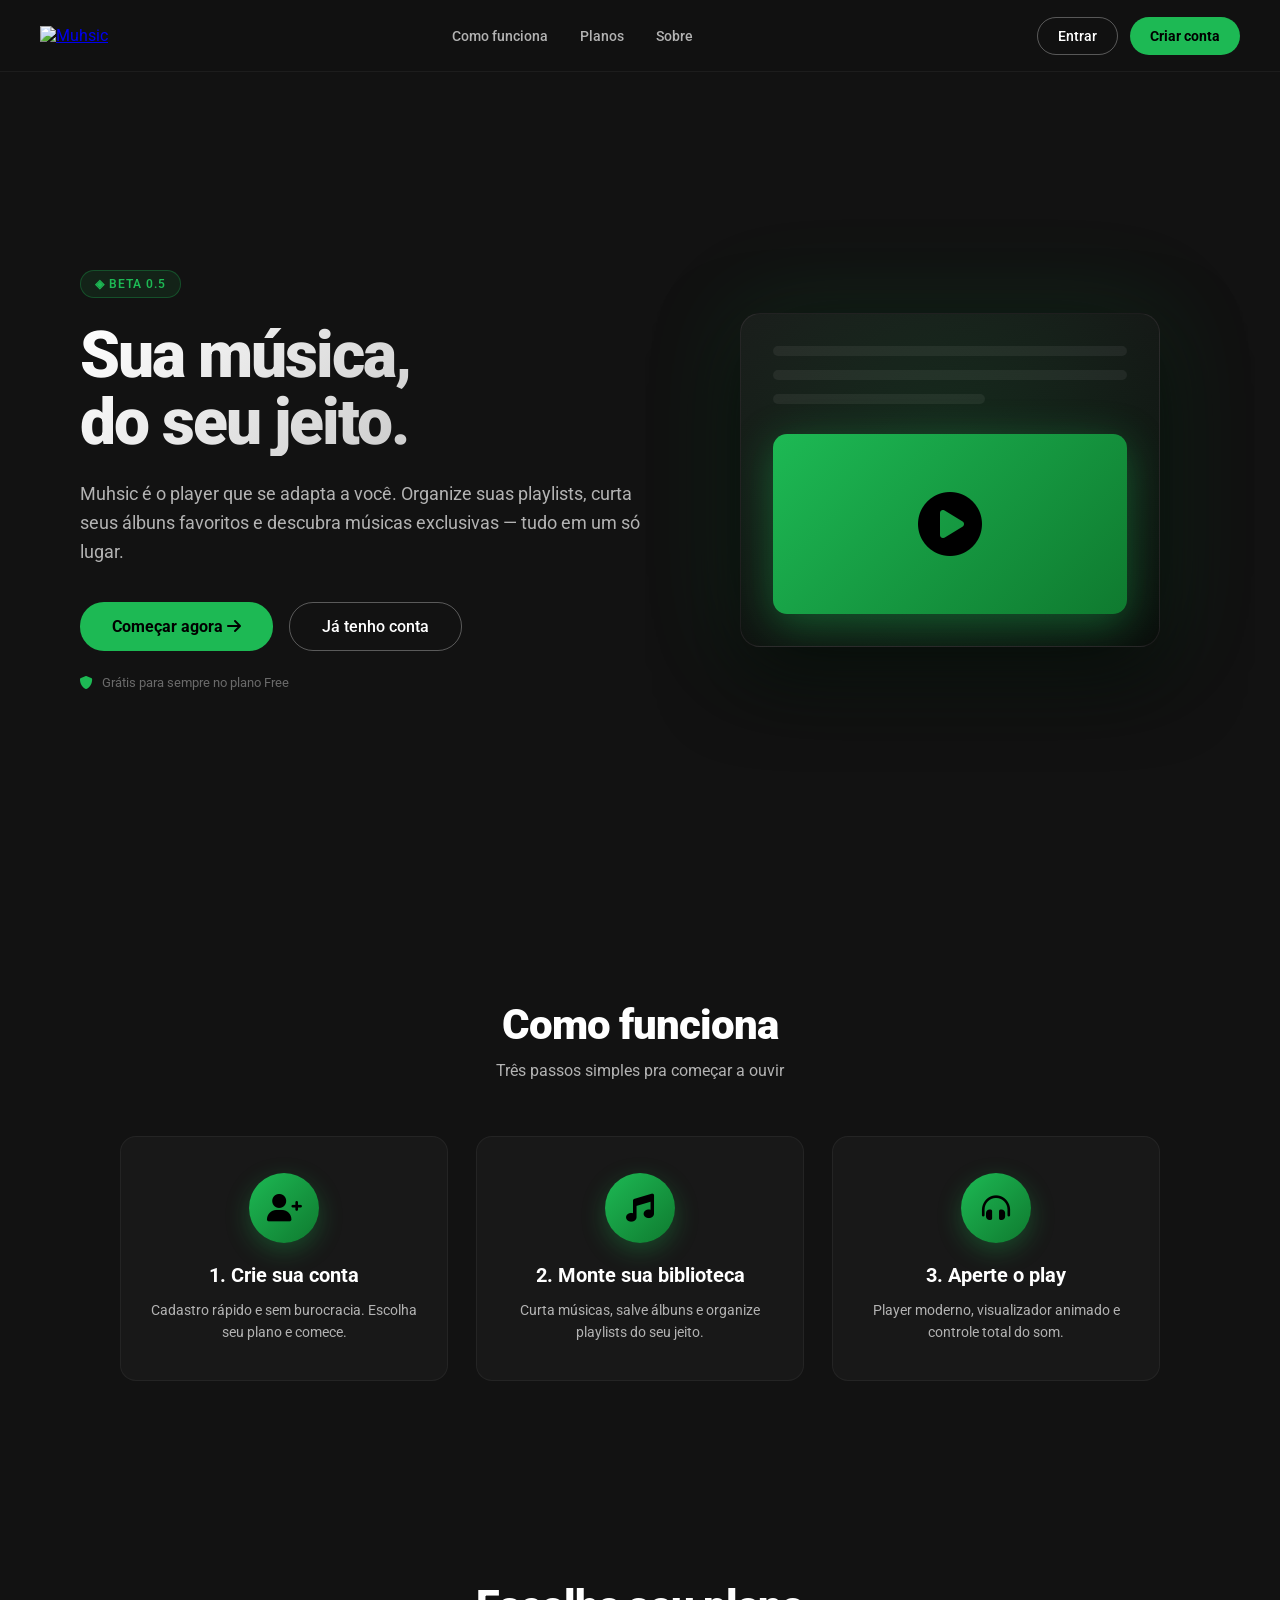
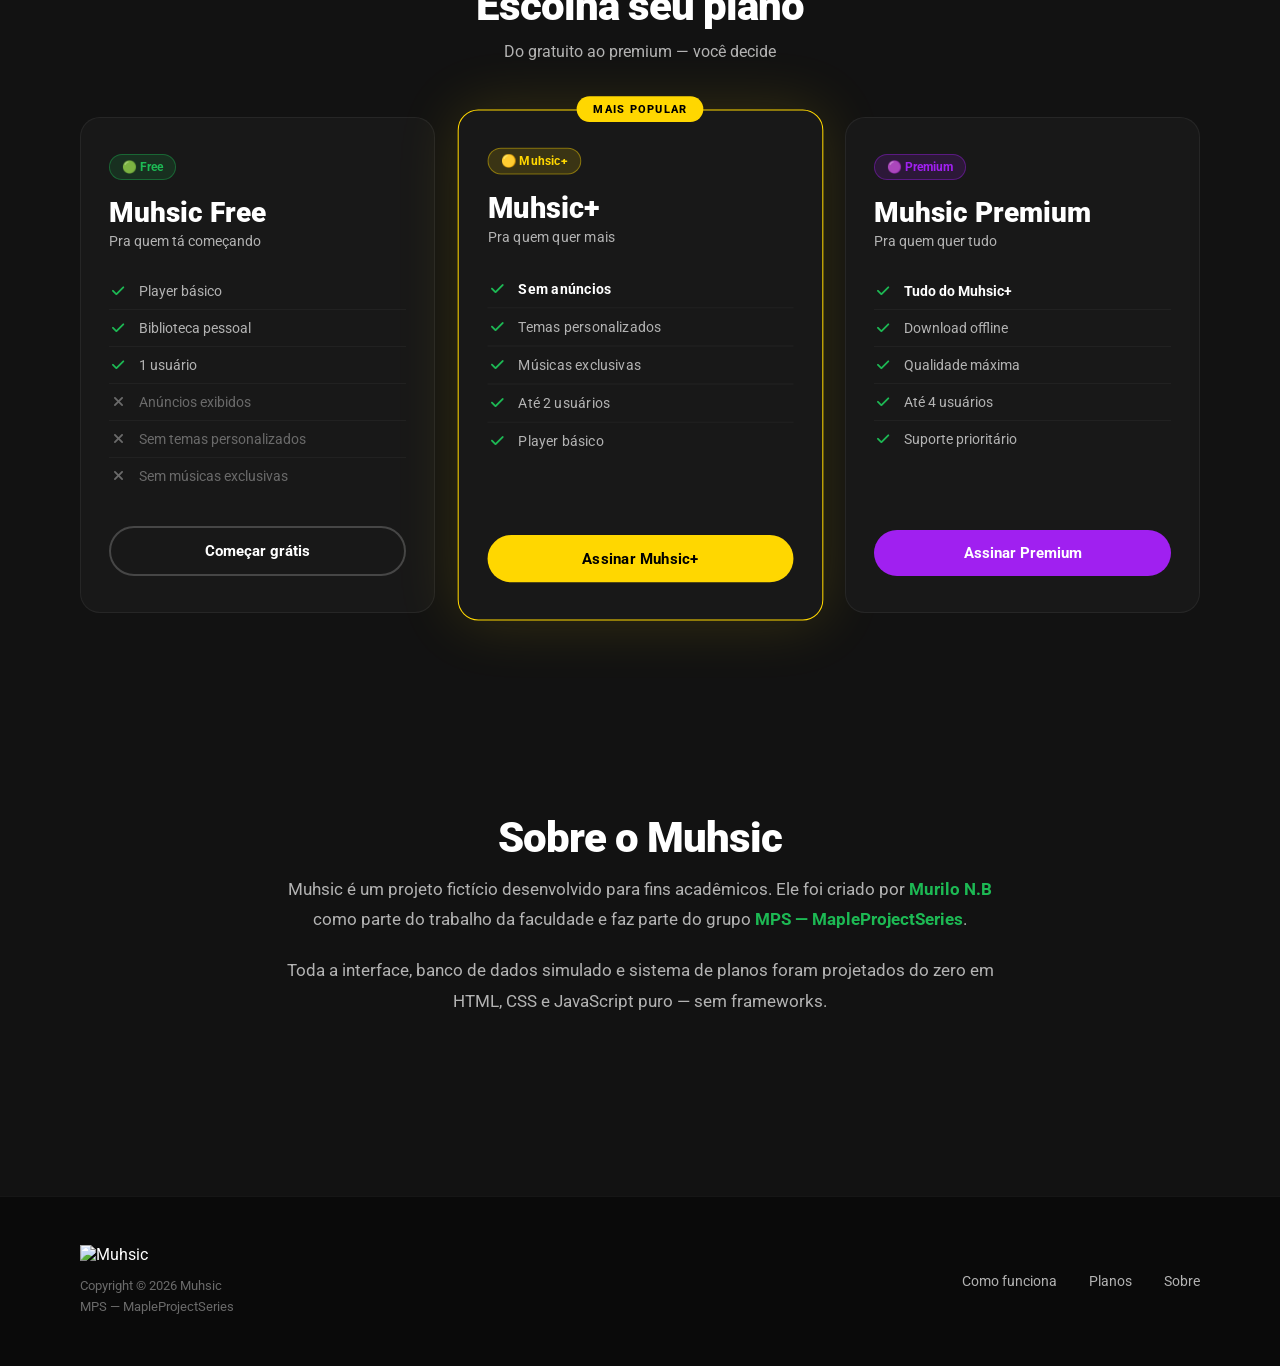
==== muhsic.html @ 221e831f "Organiza arquivos" ====
<!DOCTYPE html>
<html lang="pt-BR">
<head>
    <meta charset="UTF-8">
    <meta name="viewport" content="width=device-width, initial-scale=1.0">
    <title>Muhsic — Player</title>

    <!-- Ícones e Fontes -->
    <link rel="stylesheet" href="https://cdnjs.cloudflare.com/ajax/libs/font-awesome/6.0.0-beta3/css/all.min.css">
    <link href="https://fonts.googleapis.com/css2?family=Roboto:wght@300;400;500;700&display=swap" rel="stylesheet">

    <!-- CSS -->
    <link rel="stylesheet" href="css/style.css">
    <link rel="stylesheet" href="css/perso.css">
</head>
<body>

    <!-- ===== ANIMAÇÃO DE LOGIN ===== -->
    <div class="login-animation-overlay" id="loginAnimation">
        <img src="https://res.cloudinary.com/oizv8icb/image/upload/v1786684408/MFADE.png" alt="Muhsic Logo">
    </div>

    <!-- ===== APP ===== -->
    <div class="app active" id="app">

        <!-- SIDEBAR -->
        <aside class="sidebar">
            <div class="logo">
                <img src="https://res.cloudinary.com/oizv8icb/image/upload/v1786581131/Muhsic.png" alt="Muhsic">
            </div>

            <ul class="nav-menu">
                <li class="active" data-page="home"><i class="fas fa-home"></i><span>Início</span></li>
                <li data-page="search"><i class="fas fa-search"></i><span>Buscar</span></li>
                <li data-page="library"><i class="fas fa-book"></i><span>Biblioteca</span></li>
            </ul>

            <div id="sidebarPlaylistsContainer"></div>
        </aside>

        <!-- MAIN -->
        <main class="main">

            <!-- HEADER -->
            <header class="main-header">
                <span class="version-badge" id="versionBadgeHeader">BETA: 0.5</span>

                <div class="user-profile" id="userProfile">
                    <img src="https://res.cloudinary.com/oizv8icb/image/upload/v1786594773/178054037.jpg"
                         alt="Avatar" class="avatar-img" id="userAvatar">
                    <span id="userName">—</span>
                    <i class="fas fa-caret-down"></i>

                    <div class="dropdown-menu" id="dropdownMenu">
                        <div class="dropdown-item plan-info" id="planInfo">
                            <i class="fas fa-crown"></i> Plano: —
                        </div>
                        <div class="dropdown-item" id="openSettings">
                            <i class="fas fa-palette"></i> Configurações
                        </div>
                        <div class="dropdown-item logout-btn" id="logoutBtn">
                            <i class="fas fa-sign-out-alt"></i> Sair
                        </div>
                    </div>
                </div>
            </header>

            <!-- PAGE: HOME -->
            <section class="page active" id="page-home">
                <h2>Bem-vindo, <span id="greetingUser">—</span></h2>

                <!-- ANÚNCIO (aparece apenas no plano Free) -->
                <div class="ad-banner" id="adBanner" style="display:none;">
                    <div class="ad-content">
                        <i class="fas fa-bullhorn"></i>
                        <div>
                            <strong>Anúncio</strong>
                            <p>Cansado de anúncios? Conheça o <strong>Muhsic+</strong> e ouça sem interrupções.</p>
                        </div>
                        <button class="ad-cta" id="adUpgradeBtn">Ver planos</button>
                    </div>
                </div>

                <div id="homePlaylistsContainer"></div>
            </section>

            <!-- PAGE: DETAIL -->
            <section class="playlist-detail" id="playlistDetail">
                <button class="back-btn" id="backToHome"><i class="fas fa-arrow-left"></i></button>
                <div class="playlist-header" id="detailHeader">
                    <div class="big-cover" id="detailCover"></div>
                    <div class="playlist-info">
                        <h2 id="detailTitle">Playlist</h2>
                        <div class="playlist-meta" id="detailMeta"></div>
                        <div class="playlist-actions" id="detailActions">
                            <button class="like-btn" title="Curtir">
                                <svg viewBox="0 0 24 24" stroke="currentColor" fill="none" stroke-width="2">
                                    <path d="M12 21.35l-1.45-1.32C5.4 15.36 2 12.28 2 8.5 2 5.42 4.42 3 7.5 3c1.74 0 3.41.81 4.5 2.09C13.09 3.81 14.76 3 16.5 3 19.58 3 22 5.42 22 8.5c0 3.78-3.4 6.86-8.55 11.54L12 21.35z"/>
                                </svg>
                            </button>
                            <button class="save-btn" title="Salvar">
                                <svg viewBox="0 0 24 24" stroke="currentColor" fill="none" stroke-width="2">
                                    <circle cx="12" cy="12" r="10"/>
                                    <line x1="12" y1="8" x2="12" y2="16"/>
                                    <line x1="8" y1="12" x2="16" y2="12"/>
                                </svg>
                            </button>
                        </div>
                    </div>
                </div>
                <div class="track-list" id="trackList"></div>
            </section>

            <!-- PAGE: SEARCH -->
            <section class="page" id="page-search">
                <h2>Buscar</h2>
                <div class="search-bar">
                    <i class="fas fa-search"></i>
                    <input type="text" placeholder="O que você quer ouvir?" id="searchInput">
                </div>
                <div id="searchResults" class="track-list"></div>
            </section>

            <!-- PAGE: LIBRARY -->
            <section class="page" id="page-library">
                <div class="playlist-detail active" style="display:block;">
                    <div class="playlist-header" style="background:linear-gradient(135deg, #1a3a2a, #0f281a); background-size:200% 200%; animation:gradientMove 8s ease-in-out infinite;">
                        <div class="big-cover single-cover">
                            <img src="https://res.cloudinary.com/oizv8icb/image/upload/v1786813773/MGIF.gif" alt="Biblioteca">
                        </div>
                        <div class="playlist-info">
                            <h2>Biblioteca</h2>
                            <div class="playlist-meta">
                                <span class="meta-item"><i class="fas fa-list-ul"></i> <span id="libraryCount">0</span> músicas</span>
                                <span class="meta-item"><i class="far fa-clock"></i> <span id="libraryDuration">0:00</span></span>
                                <span class="meta-item"><i class="fas fa-user"></i> <span id="libraryUser">—</span></span>
                            </div>
                        </div>
                    </div>
                    <div class="track-list" id="libraryList"></div>
                </div>
            </section>

        </main>
    </div>

    <!-- ===== PLAYER ===== -->
    <footer class="player" id="playerFooter">
        <div class="now-playing" id="nowPlayingClick">
            <div class="np-img" id="npImg"><span>🎵</span></div>
            <div class="np-info">
                <div class="np-title" id="npTitle">Nenhuma música</div>
                <div class="np-artist" id="npArtist">—</div>
            </div>
            <div class="np-like" id="npLike"><i class="fas fa-heart"></i></div>
        </div>

        <div class="controls">
            <div class="buttons">
                <button id="shuffleBtn" title="Aleatório"><i class="fas fa-random"></i></button>
                <button id="prevBtn" title="Anterior"><i class="fas fa-step-backward"></i></button>
                <button class="play-btn" id="playBtn"><i class="fas fa-play"></i></button>
                <button id="nextBtn" title="Próxima"><i class="fas fa-step-forward"></i></button>
                <button id="resetBtn" title="Resetar música"><i class="fas fa-undo-alt"></i></button>
            </div>
            <div class="progress-area">
                <span class="time" id="currentTime">0:00</span>
                <div class="progress-bar" id="progressBar">
                    <div class="progress-fill" id="progressFill"></div>
                </div>
                <span class="time" id="totalTime">0:00</span>
            </div>
        </div>

        <div class="volume">
            <i class="fas fa-volume-up" id="volumeIcon"></i>
            <div class="volume-bar" id="volumeBar">
                <div class="volume-fill" id="volumeFill"></div>
            </div>
            <div class="audio-visualizer" id="audioVisualizer">
                <div class="bar"></div><div class="bar"></div><div class="bar"></div>
                <div class="bar"></div><div class="bar"></div><div class="bar"></div>
                <div class="bar"></div><div class="bar"></div><div class="bar"></div>
                <div class="bar"></div>
            </div>
        </div>
    </footer>

    <audio id="audioPlayer" style="display:none;"></audio>

    <!-- ===== MODAL: CONFIGURAÇÕES / TEMAS ===== -->
    <div class="settings-overlay" id="settingsModal">
        <div class="settings-panel">
            <button class="settings-close" id="closeSettings"><i class="fas fa-times"></i></button>
            <h2><i class="fas fa-palette"></i> Configurações</h2>
            <p class="settings-sub">Personalize seu Muhsic do seu jeito</p>

            <div class="settings-section">
                <h3>Tema de cores</h3>
                <div class="theme-grid" id="themeGrid">
                    <button class="theme-swatch" data-theme="default" title="Padrão Muhsic">
                        <span class="swatch-color" style="background:#1db954;"></span>
                        <span>Padrão</span>
                    </button>
                    <button class="theme-swatch" data-theme="light" title="Claro">
                        <span class="swatch-color" style="background:#ffffff;"></span>
                        <span>Claro</span>
                    </button>
                    <button class="theme-swatch" data-theme="red" title="Vermelho">
                        <span class="swatch-color" style="background:#e63946;"></span>
                        <span>Vermelho</span>
                    </button>
                    <button class="theme-swatch" data-theme="blue" title="Azul">
                        <span class="swatch-color" style="background:#457b9d;"></span>
                        <span>Azul</span>
                    </button>
                    <button class="theme-swatch" data-theme="purple" title="Roxo">
                        <span class="swatch-color" style="background:#a020f0;"></span>
                        <span>Roxo</span>
                    </button>
                    <button class="theme-swatch" data-theme="green" title="Verde">
                        <span class="swatch-color" style="background:#2ecc71;"></span>
                        <span>Verde</span>
                    </button>
                    <button class="theme-swatch" data-theme="orange" title="Laranja">
                        <span class="swatch-color" style="background:#f39c12;"></span>
                        <span>Laranja</span>
                    </button>
                </div>

                <div class="settings-locked" id="settingsLocked" style="display:none;">
                    <i class="fas fa-lock"></i>
                    <p>Temas personalizados são exclusivos dos planos <strong>Muhsic+</strong> e <strong>Premium</strong>.</p>
                </div>
            </div>
        </div>
    </div>

    <!-- ===== SCRIPTS ===== -->
    <script src="js/users.js"></script>
    <script src="js/musics.js"></script>
    <script src="js/login.js"></script>
    <script src="js/script.js"></script>
</body>
</html>
---- css/style.css ----
/* ============================================================
   MUHSIC — STYLE.CSS
   Design geral compartilhado (landing + app + player)
   ============================================================ */

/* ===== RESET E VARIÁVEIS ===== */
* { margin:0; padding:0; box-sizing:border-box; }

:root {
    --bg-dark: #121212;
    --bg-sidebar: #000;
    --bg-main: #1a1a1a;
    --bg-card: #181818;
    --bg-card-hover: #282828;
    --bg-footer: #181818;

    --text-primary: #fff;
    --text-secondary: #b3b3b3;
    --text-muted: #6a6a6a;

    --green-spotify: #1db954;
    --green-hover: #1ed760;
    --gold: #FFD700;
    --premium-purple: #a020f0;

    --border-color: #282828;
    --shadow: 0 8px 24px rgba(0,0,0,0.5);
    --radius: 8px;
    --transition: 0.2s ease;
    --font: 'Roboto', sans-serif;

    --track-even: rgba(255,255,255,0.03);
    --track-odd: rgba(255,255,255,0.08);
}

html { height:100%; scroll-behavior:smooth; }

body {
    font-family:var(--font);
    background:var(--bg-dark);
    color:var(--text-primary);
    min-height:100vh;
    overflow:hidden;
    display:flex;
    flex-direction:column;
}

/* ===== SCROLLBAR ===== */
::-webkit-scrollbar { width:8px; }
::-webkit-scrollbar-track { background:transparent; }
::-webkit-scrollbar-thumb { background:#555; border-radius:4px; }
::-webkit-scrollbar-thumb:hover { background:#777; }

/* ===== BOTÕES GENÉRICOS ===== */
.btn-primary {
    background:var(--green-spotify);
    color:#000;
    border:none;
    padding:10px 20px;
    border-radius:24px;
    font-size:14px;
    font-weight:700;
    cursor:pointer;
    transition:all var(--transition);
    font-family:var(--font);
}
.btn-primary:hover {
    background:var(--green-hover);
    transform:scale(1.04);
}
.btn-primary:active { transform:scale(0.98); }

.btn-ghost {
    background:transparent;
    color:var(--text-primary);
    border:1px solid rgba(255,255,255,0.3);
    padding:10px 20px;
    border-radius:24px;
    font-size:14px;
    font-weight:500;
    cursor:pointer;
    transition:all var(--transition);
    font-family:var(--font);
}
.btn-ghost:hover {
    background:rgba(255,255,255,0.1);
    border-color:#fff;
}

.btn-large {
    padding:14px 32px;
    font-size:16px;
}

.btn-block {
    width:100%;
    padding:14px 20px;
    font-size:15px;
    display:flex;
    align-items:center;
    justify-content:center;
    gap:10px;
}

/* ===== VERSION BADGE ===== */
.version-badge {
    color:var(--green-spotify);
    font-size:11px;
    font-weight:500;
    background:rgba(0,0,0,0.5);
    padding:3px 10px;
    border-radius:10px;
    border:1px solid var(--green-spotify);
    user-select:none;
    margin-right:12px;
}

/* ============================================================
   APP — LAYOUT
   ============================================================ */
.app {
    display:none;
    flex:1;
    overflow:hidden;
    min-height:0;
}
.app.active { display:flex; }

/* ===== SIDEBAR ===== */
.sidebar {
    width:240px;
    background:var(--bg-sidebar);
    padding:24px 16px;
    display:flex;
    flex-direction:column;
    flex-shrink:0;
    overflow-y:auto;
}
.sidebar .logo {
    display:flex;
    justify-content:center;
    margin-bottom:28px;
}
.sidebar .logo img { height:48px; width:auto; }

.nav-menu { list-style:none; margin-bottom:20px; }
.nav-menu li {
    padding:10px 12px;
    border-radius:var(--radius);
    display:flex;
    align-items:center;
    gap:16px;
    cursor:pointer;
    transition:all var(--transition);
    color:var(--text-secondary);
    font-weight:500;
    font-size:15px;
}
.nav-menu li i { font-size:20px; width:24px; text-align:center; }
.nav-menu li:hover {
    color:var(--text-primary);
    background:rgba(255,255,255,0.05);
}
.nav-menu li.active {
    color:var(--text-primary);
    background:rgba(255,255,255,0.08);
}

.sidebar .playlists-section-title {
    font-size:12px;
    font-weight:700;
    color:var(--text-secondary);
    text-transform:uppercase;
    letter-spacing:1px;
    margin:16px 0 8px 12px;
}
.sidebar .playlist-item-sidebar {
    padding:8px 12px;
    font-size:14px;
    color:var(--text-secondary);
    cursor:pointer;
    border-radius:var(--radius);
    transition:all var(--transition);
    display:flex;
    align-items:center;
    gap:12px;
}
.sidebar .playlist-item-sidebar:hover {
    color:var(--text-primary);
    background:rgba(255,255,255,0.05);
}
.sidebar .playlist-item-sidebar .cover-thumb {
    width:32px;
    height:32px;
    border-radius:4px;
    overflow:hidden;
    flex-shrink:0;
    background:#333;
    display:grid;
    grid-template-columns:1fr 1fr;
    grid-template-rows:1fr 1fr;
    gap:1px;
    padding:1px;
}
.sidebar .playlist-item-sidebar .cover-thumb.single-cover {
    grid-template-columns:1fr;
    grid-template-rows:1fr;
    padding:0;
}
.sidebar .playlist-item-sidebar .cover-thumb.single-cover img {
    border-radius:4px;
}
.sidebar .playlist-item-sidebar .cover-thumb img {
    width:100%;
    height:100%;
    object-fit:cover;
}
.sidebar .playlist-item-sidebar .cover-thumb .placeholder {
    background:#3a3a3a;
    display:flex;
    align-items:center;
    justify-content:center;
    font-size:8px;
    font-weight:700;
    color:#fff;
}

/* ===== MAIN ===== */
.main {
    flex:1;
    background:linear-gradient(180deg, #1f1f1f 0%, var(--bg-main) 100%);
    overflow-y:auto;
    overflow-x:hidden;
    padding:0 32px 32px 32px;
    min-width:0;
}

.main-header {
    display:flex;
    justify-content:flex-end;
    align-items:center;
    padding:20px 0 16px 0;
    position:sticky;
    top:0;
    background:rgba(26,26,26,0.85);
    backdrop-filter:blur(10px);
    z-index:10;
    gap:8px;
}

/* ===== USER PROFILE ===== */
.user-profile {
    position:relative;
    display:flex;
    align-items:center;
    gap:10px;
    background:rgba(0,0,0,0.5);
    padding:4px 12px 4px 4px;
    border-radius:24px;
    cursor:pointer;
    transition:all var(--transition);
}
.user-profile:hover { background:rgba(255,255,255,0.1); }
.user-profile .avatar-img {
    width:32px;
    height:32px;
    border-radius:50%;
    object-fit:cover;
    border:2px solid var(--green-spotify);
}
.user-profile span {
    font-size:14px;
    font-weight:500;
    white-space:nowrap;
}
.user-profile .fa-caret-down {
    color:var(--text-secondary);
    font-size:12px;
    margin-left:2px;
}

.dropdown-menu {
    display:none;
    position:absolute;
    top:calc(100% + 8px);
    right:0;
    background:#282828;
    border-radius:8px;
    padding:8px 0;
    min-width:220px;
    box-shadow:0 8px 24px rgba(0,0,0,0.8);
    z-index:20;
    border:1px solid #3a3a3a;
}
.dropdown-menu.show { display:block; }
.dropdown-menu .dropdown-item {
    padding:10px 16px;
    color:var(--text-secondary);
    font-size:14px;
    transition:all var(--transition);
    cursor:pointer;
    display:flex;
    align-items:center;
    gap:12px;
}
.dropdown-menu .dropdown-item:hover { background:rgba(255,255,255,0.05); color:#fff; }
.dropdown-menu .dropdown-item.logout-btn {
    color:#ff6b6b;
    border-top:1px solid #3a3a3a;
    margin-top:4px;
    padding-top:12px;
}
.dropdown-menu .dropdown-item.logout-btn:hover { background:rgba(255,0,0,0.1); }
.dropdown-menu .plan-info {
    font-weight:600;
    color:var(--gold);
    font-size:13px;
    animation: glowPulseGold 2s ease-in-out infinite;
}
@keyframes glowPulseGold {
    0% { text-shadow: 0 0 5px rgba(255,215,0,0.3); }
    50% { text-shadow: 0 0 20px rgba(255,215,0,0.8), 0 0 40px rgba(255,215,0,0.4); }
    100% { text-shadow: 0 0 5px rgba(255,215,0,0.3); }
}
.dropdown-menu .dropdown-item i { width:20px; text-align:center; font-size:16px; }

/* ===== PAGES ===== */
.page { display:none; animation:fadeIn 0.3s ease; }
.page.active { display:block; }
@keyframes fadeIn {
    from { opacity:0; transform:translateY(10px); }
    to { opacity:1; transform:translateY(0); }
}
.page h2 {
    font-size:28px;
    font-weight:700;
    margin:24px 0 16px 0;
}
.page h2:first-of-type { margin-top:8px; }
.page .section-title {
    font-size:20px;
    font-weight:700;
    margin:32px 0 16px 0;
}

/* ===== ANÚNCIO (plano Free) ===== */
.ad-banner {
    background:linear-gradient(135deg, #2a1a00, #1a0f00);
    border:1px solid #444;
    border-radius:var(--radius);
    padding:16px 20px;
    margin:16px 0 24px 0;
    animation: adPulse 3s ease-in-out infinite;
}
@keyframes adPulse {
    0%, 100% { border-color:#444; }
    50% { border-color:var(--gold); }
}
.ad-banner .ad-content {
    display:flex;
    align-items:center;
    gap:16px;
}
.ad-banner .ad-content > i {
    font-size:28px;
    color:var(--gold);
}
.ad-banner .ad-content > div {
    flex:1;
}
.ad-banner .ad-content strong {
    display:block;
    font-size:13px;
    text-transform:uppercase;
    letter-spacing:1px;
    color:var(--gold);
    margin-bottom:2px;
}
.ad-banner .ad-content p {
    font-size:14px;
    color:var(--text-secondary);
}
.ad-cta {
    background:var(--gold);
    color:#000;
    border:none;
    padding:8px 18px;
    border-radius:20px;
    font-size:13px;
    font-weight:700;
    cursor:pointer;
    transition:all var(--transition);
    white-space:nowrap;
}
.ad-cta:hover { transform:scale(1.05); box-shadow:0 0 16px rgba(255,215,0,0.5); }

/* ===== CARDS ===== */
.playlists-grid {
    display:grid;
    grid-template-columns:repeat(auto-fill, minmax(180px,1fr));
    gap:24px;
    margin-bottom:40px;
}
.playlist-card {
    background:var(--bg-card);
    border-radius:var(--radius);
    padding:16px;
    transition:all var(--transition);
    cursor:pointer;
    position:relative;
}
.playlist-card:hover {
    background:var(--bg-card-hover);
    transform:scale(1.02);
}
.playlist-card .playlist-cover {
    display:grid;
    grid-template-columns:1fr 1fr;
    grid-template-rows:1fr 1fr;
    gap:4px;
    aspect-ratio:1/1;
    border-radius:var(--radius);
    overflow:hidden;
    margin-bottom:12px;
    background:#282828;
}
.playlist-card .playlist-cover.single-cover {
    grid-template-columns:1fr;
    grid-template-rows:1fr;
}
.playlist-card .playlist-cover img {
    width:100%;
    height:100%;
    object-fit:cover;
}
.playlist-card .playlist-cover .placeholder {
    background:#3a3a3a;
    display:flex;
    align-items:center;
    justify-content:center;
    color:var(--text-muted);
    font-size:12px;
    font-weight:700;
}
.playlist-card .playlist-title {
    font-size:16px;
    font-weight:600;
    white-space:nowrap;
    overflow:hidden;
    text-overflow:ellipsis;
}
.playlist-card .playlist-sub {
    font-size:13px;
    color:var(--text-secondary);
}
.playlist-card .playlist-actions {
    display:flex;
    gap:8px;
    justify-content:flex-end;
    margin-top:8px;
}
.playlist-card .playlist-actions button {
    background:transparent;
    border:none;
    cursor:pointer;
    padding:4px;
    display:flex;
    align-items:center;
    justify-content:center;
    transition:transform 0.2s;
    color:var(--green-spotify);
}
.playlist-card .playlist-actions button:hover { transform:scale(1.15); }
.playlist-card .playlist-actions svg {
    width:24px;
    height:24px;
    stroke:currentColor;
    fill:none;
    stroke-width:2;
}
.playlist-card .playlist-actions .liked svg {
    fill:var(--green-spotify);
    stroke:var(--green-spotify);
}
.playlist-card .playlist-actions .saved svg { stroke:var(--green-spotify); }
.playlist-card .playlist-actions .saved svg polyline { stroke:var(--green-spotify); }

/* ===== PLAYLIST DETAIL ===== */
.playlist-detail { display:none; animation:fadeIn 0.3s ease; }
.playlist-detail.active { display:block; }
.playlist-detail .back-btn {
    background:var(--green-spotify);
    border:none;
    color:#000;
    width:44px;
    height:44px;
    border-radius:50%;
    font-size:20px;
    cursor:pointer;
    transition:all var(--transition);
    box-shadow:0 0 12px rgba(29,185,84,0.4);
    display:flex;
    align-items:center;
    justify-content:center;
    position:sticky;
    top:20px;
    z-index:30;
    float:left;
    margin-right:16px;
}
.playlist-detail .back-btn:hover {
    background:var(--green-hover);
    transform:scale(1.08);
    box-shadow:0 0 20px rgba(29,185,84,0.6);
}
.playlist-detail .playlist-header {
    display:flex;
    gap:24px;
    margin-bottom:32px;
    align-items:center;
    padding:20px;
    border-radius:var(--radius);
    background:linear-gradient(135deg, #1a1a2e, #16213e);
    background-size: 200% 200%;
    animation: gradientMove 8s ease-in-out infinite;
    position:relative;
    clear:both;
}
@keyframes gradientMove {
    0% { background-position: 0% 50%; }
    50% { background-position: 100% 50%; }
    100% { background-position: 0% 50%; }
}
.playlist-detail .playlist-header .big-cover {
    width:180px;
    height:180px;
    border-radius:var(--radius);
    overflow:hidden;
    flex-shrink:0;
    background:#282828;
    display:grid;
    grid-template-columns:1fr 1fr;
    grid-template-rows:1fr 1fr;
    gap:4px;
    padding:4px;
}
.playlist-detail .playlist-header .big-cover.single-cover {
    grid-template-columns:1fr;
    grid-template-rows:1fr;
    padding:0;
}
.playlist-detail .playlist-header .big-cover img {
    width:100%;
    height:100%;
    object-fit:cover;
    border-radius:4px;
}
.playlist-detail .playlist-header .big-cover .placeholder {
    background:#3a3a3a;
    display:flex;
    align-items:center;
    justify-content:center;
    color:var(--text-muted);
    font-size:18px;
    font-weight:700;
    border-radius:4px;
}
.playlist-detail .playlist-header .playlist-info { flex:1; min-width:0; }
.playlist-detail .playlist-header .playlist-info h2 {
    font-size:32px;
    font-weight:700;
    margin-bottom:4px;
    word-wrap:break-word;
}
.playlist-detail .playlist-header .playlist-info .playlist-meta {
    display:flex;
    align-items:center;
    gap:16px;
    flex-wrap:wrap;
    color:var(--text-secondary);
    font-size:14px;
}
.playlist-detail .playlist-header .playlist-info .playlist-meta .meta-item {
    display:flex;
    align-items:center;
    gap:6px;
}
.playlist-detail .playlist-header .playlist-info .playlist-meta .meta-item i {
    color:var(--text-muted);
}
.playlist-detail .playlist-header .playlist-info .playlist-actions {
    display:flex;
    gap:12px;
    margin-top:12px;
}
.playlist-detail .playlist-header .playlist-info .playlist-actions button {
    background:transparent;
    border:none;
    cursor:pointer;
    padding:4px;
    display:flex;
    align-items:center;
    justify-content:center;
    transition:transform 0.2s;
    color:var(--green-spotify);
}
.playlist-detail .playlist-header .playlist-info .playlist-actions button:hover {
    transform:scale(1.15);
}
.playlist-detail .playlist-header .playlist-info .playlist-actions svg {
    width:28px;
    height:28px;
    stroke:currentColor;
    fill:none;
    stroke-width:2;
}
.playlist-detail .playlist-header .playlist-info .playlist-actions .liked svg {
    fill:var(--green-spotify);
    stroke:var(--green-spotify);
}
.playlist-detail .playlist-header .playlist-info .playlist-actions .saved svg {
    stroke:var(--green-spotify);
}
.playlist-detail .playlist-header .playlist-info .playlist-actions .saved svg polyline {
    stroke:var(--green-spotify);
}

/* ===== TRACK LIST ===== */
.track-list {
    display:flex;
    flex-direction:column;
    gap:0;
    border-radius:var(--radius);
    overflow:hidden;
}
.track-item {
    display:flex;
    align-items:center;
    gap:16px;
    padding:10px 16px;
    transition:background var(--transition);
    cursor:pointer;
    border-left:3px solid transparent;
    min-width:0;
}
.track-item:nth-child(even) { background:var(--track-even); }
.track-item:nth-child(odd) { background:var(--track-odd); }
.track-item:hover { background:rgba(255,255,255,0.12) !important; }
.track-item .track-index {
    color:var(--text-muted);
    font-size:14px;
    min-width:40px;
    display:flex;
    align-items:center;
    gap:4px;
}
.track-item .track-index .playing-indicator {
    width:40px;
    height:40px;
    display:inline-block;
    flex-shrink:0;
}
.track-item .track-index .playing-indicator img {
    width:100%;
    height:100%;
    object-fit:contain;
}
.track-item .track-cover {
    width:40px;
    height:40px;
    border-radius:4px;
    overflow:hidden;
    flex-shrink:0;
    background:#333;
}
.track-item .track-cover img { width:100%; height:100%; object-fit:cover; }
.track-item .track-cover .placeholder {
    width:100%;
    height:100%;
    display:flex;
    align-items:center;
    justify-content:center;
    font-weight:700;
    font-size:16px;
    color:#fff;
    background:#3a3a3a;
}
.track-item .track-info { flex:1; min-width:0; }
.track-item .track-info .track-title {
    font-size:15px;
    font-weight:500;
    white-space:nowrap;
    overflow:hidden;
    text-overflow:ellipsis;
}
.track-item .track-info .track-artist {
    font-size:13px;
    color:var(--text-secondary);
    white-space:nowrap;
    overflow:hidden;
    text-overflow:ellipsis;
}
.track-item .track-meta {
    display:flex;
    align-items:center;
    gap:12px;
    color:var(--text-primary);
    font-size:13px;
    white-space:nowrap;
}
.track-item .track-meta .track-duration { display:flex; align-items:center; gap:4px; }
.track-item .track-meta .track-added { display:flex; align-items:center; gap:4px; }
.track-item .track-meta .track-added .added-avatar {
    width:18px;
    height:18px;
    border-radius:50%;
    object-fit:cover;
    border:1px solid var(--green-spotify);
}
.track-item .track-actions { display:flex; gap:8px; align-items:center; }
.track-item .track-actions button {
    background:transparent;
    border:none;
    cursor:pointer;
    padding:2px;
    display:flex;
    align-items:center;
    justify-content:center;
    transition:transform 0.2s;
    color:var(--green-spotify);
}
.track-item .track-actions button:hover { transform:scale(1.15); }
.track-item .track-actions svg {
    width:22px;
    height:22px;
    stroke:currentColor;
    fill:none;
    stroke-width:2;
}
.track-item .track-actions .liked svg {
    fill:var(--green-spotify);
    stroke:var(--green-spotify);
}
.track-item .track-actions .saved svg { stroke:var(--green-spotify); }
.track-item .track-actions .saved svg polyline { stroke:var(--green-spotify); }
.track-item .track-play {
    color:var(--green-spotify);
    font-size:24px;
    width:36px;
    text-align:center;
    transition:transform 0.2s;
    flex-shrink:0;
}
.track-item .track-play:hover { transform:scale(1.15); }
.track-item.current {
    background:rgba(29,185,84,0.15) !important;
    border-left:3px solid var(--green-spotify);
}
.track-item.current .track-title { color:var(--green-spotify); }

/* ===== SEARCH ===== */
.search-bar {
    display:flex;
    align-items:center;
    background:#2a2a2a;
    border-radius:24px;
    padding:6px 16px;
    margin:12px 0 28px 0;
    transition:background var(--transition);
}
.search-bar:focus-within { background:#3a3a3a; }
.search-bar i {
    color:var(--text-secondary);
    font-size:18px;
    margin-right:12px;
}
.search-bar input {
    background:transparent;
    border:none;
    color:var(--text-primary);
    font-size:16px;
    padding:12px 0;
    width:100%;
    outline:none;
}
.search-bar input::placeholder { color:var(--text-secondary); }

/* ============================================================
   PLAYER
   ============================================================ */
.player {
    background:var(--bg-footer);
    border-top:1px solid var(--border-color);
    padding:12px 20px;
    display:flex;
    align-items:center;
    justify-content:space-between;
    flex-shrink:0;
    height:80px;
    gap:16px;
}
.player .now-playing {
    display:flex;
    align-items:center;
    gap:14px;
    min-width:180px;
    flex:0 0 200px;
    cursor:pointer;
}
.player .now-playing .np-img {
    width:52px;
    height:52px;
    border-radius:6px;
    background:#333;
    display:flex;
    align-items:center;
    justify-content:center;
    font-weight:700;
    font-size:20px;
    color:#fff;
    flex-shrink:0;
    overflow:hidden;
}
.player .now-playing .np-img img { width:100%; height:100%; object-fit:cover; }
.player .now-playing .np-info { overflow:hidden; flex:1; }
.player .now-playing .np-info .np-title {
    font-size:14px;
    font-weight:500;
    white-space:nowrap;
    overflow:hidden;
    text-overflow:ellipsis;
}
.player .now-playing .np-info .np-artist {
    font-size:12px;
    color:var(--text-secondary);
    white-space:nowrap;
    overflow:hidden;
    text-overflow:ellipsis;
}
.player .now-playing .np-like {
    margin-left:auto;
    color:var(--green-spotify);
    cursor:pointer;
    transition:color var(--transition);
    font-size:18px;
}
.player .now-playing .np-like:hover { color:var(--green-hover); }
.player .controls {
    display:flex;
    flex-direction:column;
    align-items:center;
    gap:6px;
    flex:1;
    max-width:600px;
    min-width:0;
}
.player .controls .buttons {
    display:flex;
    align-items:center;
    gap:16px;
}
.player .controls .buttons button {
    background:transparent;
    border:none;
    color:var(--text-secondary);
    font-size:18px;
    cursor:pointer;
    transition:all var(--transition);
    padding:4px;
    display:flex;
    align-items:center;
    justify-content:center;
}
.player .controls .buttons button:hover { color:var(--text-primary); }
.player .controls .buttons button.play-btn {
    background:var(--green-spotify);
    color:#000;
    width:40px;
    height:40px;
    border-radius:50%;
    font-size:20px;
    transition:all var(--transition);
    box-shadow:0 0 12px rgba(29,185,84,0.4);
}
.player .controls .buttons button.play-btn:hover {
    background:var(--green-hover);
    transform:scale(1.08);
    box-shadow:0 0 20px rgba(29,185,84,0.6);
}
.player .controls .progress-area {
    display:flex;
    align-items:center;
    gap:12px;
    width:100%;
}
.player .controls .progress-area .time {
    font-size:12px;
    color:var(--text-secondary);
    min-width:40px;
}
.player .controls .progress-area .progress-bar {
    flex:1;
    height:4px;
    background:#4a4a4a;
    border-radius:2px;
    position:relative;
    cursor:pointer;
    transition:height var(--transition);
}
.player .controls .progress-area .progress-bar:hover { height:6px; }
.player .controls .progress-area .progress-bar .progress-fill {
    height:100%;
    width:0%;
    background:var(--green-spotify);
    border-radius:2px;
    position:relative;
    transition:width 0.1s linear;
}
.player .controls .progress-area .progress-bar .progress-fill::after {
    content:'';
    position:absolute;
    right:-6px;
    top:-4px;
    width:12px;
    height:12px;
    background:var(--text-primary);
    border-radius:50%;
    opacity:0;
    transition:opacity var(--transition);
}
.player .controls .progress-area .progress-bar:hover .progress-fill::after { opacity:1; }

/* ===== VISUALIZER ===== */
.audio-visualizer {
    display:flex;
    align-items:center;
    gap:3px;
    height:30px;
    margin-left:8px;
}
.audio-visualizer .bar {
    width:4px;
    height:10px;
    background:var(--green-spotify);
    border-radius:2px;
    animation:none;
    opacity:0.6;
}
.audio-visualizer.active .bar {
    animation:visualizer-bounce 0.5s ease-in-out infinite alternate;
}
.audio-visualizer .bar:nth-child(1) { animation-delay:0s; height:12px; }
.audio-visualizer .bar:nth-child(2) { animation-delay:0.1s; height:20px; }
.audio-visualizer .bar:nth-child(3) { animation-delay:0.2s; height:8px; }
.audio-visualizer .bar:nth-child(4) { animation-delay:0.05s; height:24px; }
.audio-visualizer .bar:nth-child(5) { animation-delay:0.15s; height:16px; }
.audio-visualizer .bar:nth-child(6) { animation-delay:0.25s; height:10px; }
.audio-visualizer .bar:nth-child(7) { animation-delay:0.08s; height:28px; }
.audio-visualizer .bar:nth-child(8) { animation-delay:0.18s; height:14px; }
.audio-visualizer .bar:nth-child(9) { animation-delay:0.28s; height:22px; }
.audio-visualizer .bar:nth-child(10) { animation-delay:0.12s; height:18px; }
@keyframes visualizer-bounce {
    0% { height:5px; }
    100% { height:30px; }
}

.player .volume {
    display:flex;
    align-items:center;
    gap:10px;
    flex:0 0 140px;
    justify-content:flex-end;
}
.player .volume i {
    color:var(--text-secondary);
    font-size:18px;
    cursor:pointer;
    transition:color var(--transition);
}
.player .volume i:hover { color:var(--text-primary); }
.player .volume .volume-bar {
    width:80px;
    height:4px;
    background:#4a4a4a;
    border-radius:2px;
    position:relative;
    cursor:pointer;
    transition:height var(--transition);
}
.player .volume .volume-bar:hover { height:6px; }
.player .volume .volume-bar .volume-fill {
    height:100%;
    width:50%;
    background:var(--green-spotify);
    border-radius:2px;
    transition:width 0.1s linear;
}

/* ===== ANIMAÇÃO DE LOGIN ===== */
.login-animation-overlay {
    position:fixed;
    inset:0;
    z-index:2000;
    background:rgba(0,0,0,0.9);
    display:none;
    align-items:center;
    justify-content:center;
    opacity:1;
    transition: opacity 0.4s ease;
}
.login-animation-overlay.active { display:flex; }
.login-animation-overlay img {
    display:block;
    width:300px;
    height:auto;
    opacity:0;
    transform:scale(0.1);
    animation: none;
}
.login-animation-overlay.active img {
    animation: logoZoom 1.8s cubic-bezier(0.25, 0.46, 0.45, 0.94) forwards;
}
@keyframes logoZoom {
    0% { transform:scale(0.1); opacity:0; }
    15% { transform:scale(1.2); opacity:1; }
    60% { transform:scale(2.8); opacity:1; }
    85% { transform:scale(4); opacity:1; }
    100% { transform:scale(5); opacity:0; }
}

/* ============================================================
   RESPONSIVO — APP
   ============================================================ */
@media (max-width:1024px) {
    .sidebar { width:200px; padding:20px 12px; }
    .sidebar .logo img { height:40px; }
    .nav-menu li { padding:9px 10px; font-size:14px; gap:14px; }
    .nav-menu li i { font-size:18px; width:22px; }
    .main { padding:0 24px 24px 24px; }
    .playlists-grid { grid-template-columns:repeat(auto-fill, minmax(160px,1fr)); gap:20px; }
    .playlist-card { padding:14px; }
    .playlist-card .playlist-title { font-size:15px; }
    .playlist-detail .playlist-header .big-cover { width:150px; height:150px; }
    .playlist-detail .playlist-header .playlist-info h2 { font-size:26px; }
    .player .now-playing { flex:0 0 170px; min-width:150px; }
    .player .now-playing .np-img { width:46px; height:46px; font-size:18px; }
    .player .volume { flex:0 0 120px; }
    .player .volume .volume-bar { width:70px; }
}

@media (max-width:900px) {
    .track-item .track-meta { display:none; }
    .track-item .track-actions { display:none; }
    .audio-visualizer { display:none; }
}

@media (max-width:768px) {
    .sidebar { width:72px; padding:16px 8px; }
    .sidebar .logo img { height:32px; }
    .sidebar .logo { margin-bottom:20px; }
    .sidebar .nav-menu li span { display:none; }
    .sidebar .nav-menu li { justify-content:center; padding:12px; gap:0; }
    .sidebar .nav-menu li i { font-size:22px; width:auto; }
    .sidebar .playlists-section-title,
    .sidebar .playlist-item-sidebar { display:none; }
    .main { padding:0 16px 20px 16px; }
    .main-header { padding:14px 0 12px 0; }
    .page h2 { font-size:22px; margin:18px 0 12px 0; }
    .page .section-title { font-size:17px; margin:24px 0 12px 0; }
    .playlists-grid { grid-template-columns:repeat(auto-fill, minmax(140px,1fr)); gap:14px; margin-bottom:28px; }
    .playlist-card { padding:12px; }
    .playlist-card .playlist-title { font-size:14px; }
    .playlist-card .playlist-sub { font-size:12px; }
    .playlist-detail .playlist-header { flex-direction:row; gap:16px; padding:16px; }
    .playlist-detail .playlist-header .big-cover { width:110px; height:110px; }
    .playlist-detail .playlist-header .playlist-info h2 { font-size:22px; }
    .playlist-detail .playlist-header .playlist-info .playlist-meta { gap:10px; font-size:12px; }
    .track-item { gap:10px; padding:8px 10px; }
    .track-item .track-index { min-width:32px; font-size:12px; }
    .track-item .track-index .playing-indicator { width:30px; height:30px; }
    .track-item .track-cover { width:36px; height:36px; }
    .track-item .track-info .track-title { font-size:14px; }
    .track-item .track-info .track-artist { font-size:12px; }
    .track-item .track-play { font-size:20px; width:30px; }
    .version-badge { font-size:10px; padding:2px 8px; margin-right:8px; }
    .player { padding:8px 12px; height:70px; gap:8px; }
    .player .now-playing { flex:0 0 auto; min-width:unset; gap:10px; }
    .player .now-playing .np-img { width:42px; height:42px; font-size:16px; }
    .player .now-playing .np-info .np-title { font-size:12px; max-width:100px; }
    .player .now-playing .np-info .np-artist { font-size:11px; max-width:100px; }
    .player .now-playing .np-like { font-size:16px; }
    .player .controls { max-width:none; gap:4px; }
    .player .controls .buttons { gap:10px; }
    .player .controls .buttons button { font-size:15px; }
    .player .controls .buttons button.play-btn { width:36px; height:36px; font-size:16px; }
    .player .controls .progress-area .time { font-size:10px; min-width:30px; }
    .player .volume { flex:0 0 auto; width:auto; gap:8px; }
    .player .volume .volume-bar { width:60px; }
    .user-profile { padding:3px 8px 3px 3px; gap:8px; }
    .user-profile .avatar-img { width:28px; height:28px; }
    .user-profile span { font-size:12px; }
    .ad-banner .ad-content { flex-direction:column; text-align:center; }
    .ad-cta { width:100%; }
}

@media (max-width:600px) {
    .playlists-grid { grid-template-columns:repeat(auto-fill, minmax(120px,1fr)); gap:12px; }
    .playlist-card { padding:10px; }
    .playlist-card .playlist-title { font-size:13px; }
    .playlist-card .playlist-sub { font-size:11px; }
    .playlist-detail .playlist-header { flex-direction:column; align-items:flex-start; gap:12px; padding:14px; }
    .playlist-detail .playlist-header .big-cover { width:140px; height:140px; }
    .playlist-detail .playlist-header .playlist-info h2 { font-size:20px; }
    .playlist-detail .back-btn { width:38px; height:38px; font-size:16px; }
    .track-item { gap:8px; padding:8px; }
    .track-item .track-index { min-width:28px; font-size:11px; }
    .track-item .track-index .playing-indicator { width:26px; height:26px; }
    .track-item .track-cover { width:32px; height:32px; }
    .track-item .track-info .track-title { font-size:13px; }
    .track-item .track-info .track-artist { font-size:11px; }
    .track-item .track-play { font-size:18px; width:26px; }
    .page h2 { font-size:20px; }
    .page .section-title { font-size:16px; }
    .player { padding:6px 10px; height:64px; }
    .player .now-playing .np-img { width:38px; height:38px; font-size:14px; }
    .player .now-playing .np-info .np-title { font-size:11px; max-width:80px; }
    .player .now-playing .np-info .np-artist { font-size:10px; max-width:80px; }
    .player .now-playing .np-like { font-size:14px; }
    .player .controls .buttons { gap:8px; }
    .player .controls .buttons button { font-size:13px; padding:2px; }
    .player .controls .buttons button.play-btn { width:32px; height:32px; font-size:14px; }
    .player .controls .progress-area { gap:6px; }
    .player .controls .progress-area .time { font-size:9px; min-width:26px; }
    .player .volume .volume-bar { width:48px; }
    .player .volume i { font-size:15px; }
    .user-profile span { display:none; }
}

@media (max-width:480px) {
    .sidebar { width:60px; padding:12px 6px; }
    .sidebar .logo img { height:28px; }
    .nav-menu li { padding:10px; }
    .nav-menu li i { font-size:20px; }
    .main { padding:0 12px 16px 12px; }
    .playlists-grid { grid-template-columns:repeat(auto-fill, minmax(110px,1fr)); gap:10px; }
    .playlist-card { padding:8px; }
    .playlist-card .playlist-title { font-size:12px; }
    .playlist-card .playlist-sub { font-size:10px; }
    .playlist-card .playlist-actions svg { width:18px; height:18px; }
    .playlist-detail .playlist-header { padding:12px; gap:10px; }
    .playlist-detail .playlist-header .big-cover { width:120px; height:120px; }
    .playlist-detail .playlist-header .playlist-info h2 { font-size:18px; }
    .playlist-detail .playlist-header .playlist-info .playlist-meta { font-size:11px; gap:8px; }
    .track-item { padding:6px; gap:6px; }
    .track-item .track-index { min-width:24px; font-size:10px; }
    .track-item .track-index .playing-indicator { width:22px; height:22px; }
    .track-item .track-cover { width:28px; height:28px; }
    .track-item .track-info .track-title { font-size:12px; }
    .track-item .track-info .track-artist { font-size:10px; }
    .track-item .track-play { font-size:16px; width:22px; }
    .page h2 { font-size:18px; }
    .page .section-title { font-size:15px; margin:18px 0 10px 0; }
    .player { padding:6px 8px; height:60px; gap:6px; }
    .player .now-playing .np-img { width:34px; height:34px; font-size:13px; }
    .player .now-playing .np-info .np-title { font-size:10px; max-width:60px; }
    .player .now-playing .np-info .np-artist { display:none; }
    .player .now-playing .np-like { font-size:13px; }
    .player .controls .buttons { gap:6px; }
    .player .controls .buttons button { font-size:12px; padding:2px; }
    .player .controls .buttons button.play-btn { width:30px; height:30px; font-size:13px; }
    .player .controls .progress-area .time { font-size:8px; min-width:22px; }
    .player .volume .volume-bar { width:36px; }
    .player .volume i { font-size:14px; }
}
---- css/perso.css ----
/* ============================================================
   MUHSIC — PERSO.CSS
   Temas personalizados por usuário (via body[data-theme])
   Mantém o visual padrão (cinza/escuro) e troca apenas a cor de destaque
   ============================================================ */

/* ===== TEMA: PADRÃO (verde Muhsic) ===== */
body[data-theme="default"] {
    --green-spotify: #1db954;
    --green-hover: #1ed760;
}

/* ===== TEMA: CLARO ===== */
body[data-theme="light"] {
    --bg-dark: #f5f5f5;
    --bg-sidebar: #ffffff;
    --bg-main: #fafafa;
    --bg-card: #ffffff;
    --bg-card-hover: #f0f0f0;
    --bg-footer: #ffffff;

    --text-primary: #121212;
    --text-secondary: #555;
    --text-muted: #888;

    --green-spotify: #1db954;
    --green-hover: #1ed760;

    --border-color: #e0e0e0;
    --shadow: 0 8px 24px rgba(0,0,0,0.08);

    --track-even: rgba(0,0,0,0.02);
    --track-odd: rgba(0,0,0,0.05);
}
body[data-theme="light"] .main {
    background:linear-gradient(180deg, #ececec 0%, var(--bg-main) 100%);
}
body[data-theme="light"] .main-header {
    background:rgba(245,245,245,0.9);
}
body[data-theme="light"] .dropdown-menu {
    background:#fff;
    border-color:#e0e0e0;
}
body[data-theme="light"] .dropdown-menu .dropdown-item:hover {
    background:rgba(0,0,0,0.05);
}
body[data-theme="light"] .track-item:hover {
    background:rgba(0,0,0,0.06) !important;
}
body[data-theme="light"] .search-bar {
    background:#e8e8e8;
}
body[data-theme="light"] .search-bar:focus-within {
    background:#ddd;
}

/* ===== TEMA: VERMELHO ===== */
body[data-theme="red"] {
    --green-spotify: #e63946;
    --green-hover: #ff4d5c;
}

/* ===== TEMA: AZUL ===== */
body[data-theme="blue"] {
    --green-spotify: #457b9d;
    --green-hover: #5a95b8;
}

/* ===== TEMA: ROXO ===== */
body[data-theme="purple"] {
    --green-spotify: #a020f0;
    --green-hover: #b84dff;
}

/* ===== TEMA: VERDE (esmeralda) ===== */
body[data-theme="green"] {
    --green-spotify: #2ecc71;
    --green-hover: #52d98a;
}

/* ===== TEMA: LARANJA ===== */
body[data-theme="orange"] {
    --green-spotify: #f39c12;
    --green-hover: #f7b040;
}

/* ============================================================
   MODAL DE CONFIGURAÇÕES (TEMAS)
   ============================================================ */
.settings-overlay {
    position:fixed;
    inset:0;
    background:rgba(0,0,0,0.75);
    backdrop-filter:blur(6px);
    display:none;
    align-items:center;
    justify-content:center;
    z-index:1100;
    padding:20px;
}
.settings-overlay.active { display:flex; }

.settings-panel {
    background:#181818;
    border:1px solid rgba(255,255,255,0.08);
    border-radius:20px;
    padding:36px 32px;
    width:100%;
    max-width:520px;
    position:relative;
    box-shadow:0 30px 80px rgba(0,0,0,0.8);
    animation:modalIn 0.35s cubic-bezier(0.25, 0.46, 0.45, 0.94);
}
.settings-close {
    position:absolute;
    top:16px;
    right:16px;
    width:36px;
    height:36px;
    border-radius:50%;
    background:rgba(255,255,255,0.05);
    border:none;
    color:var(--text-secondary);
    font-size:16px;
    cursor:pointer;
    transition:all var(--transition);
    display:flex;
    align-items:center;
    justify-content:center;
}
.settings-close:hover {
    background:rgba(255,255,255,0.1);
    color:#fff;
    transform:rotate(90deg);
}
.settings-panel h2 {
    font-size:24px;
    font-weight:800;
    display:flex;
    align-items:center;
    gap:12px;
    margin-bottom:6px;
}
.settings-panel h2 i { color:var(--green-spotify); }
.settings-sub {
    font-size:14px;
    color:var(--text-secondary);
    margin-bottom:28px;
}
.settings-section h3 {
    font-size:14px;
    font-weight:700;
    text-transform:uppercase;
    letter-spacing:1px;
    color:var(--text-secondary);
    margin-bottom:16px;
}

.theme-grid {
    display:grid;
    grid-template-columns:repeat(auto-fill, minmax(90px,1fr));
    gap:12px;
}
.theme-swatch {
    background:#2a2a2a;
    border:2px solid transparent;
    border-radius:12px;
    padding:14px 8px;
    display:flex;
    flex-direction:column;
    align-items:center;
    gap:8px;
    cursor:pointer;
    transition:all var(--transition);
    font-family:var(--font);
}
.theme-swatch:hover {
    background:#333;
    transform:translateY(-2px);
}
.theme-swatch.active {
    border-color:var(--green-spotify);
    background:#2e2e2e;
    box-shadow:0 0 16px rgba(29,185,84,0.3);
}
.theme-swatch .swatch-color {
    width:32px;
    height:32px;
    border-radius:50%;
    border:2px solid rgba(255,255,255,0.15);
}
.theme-swatch span:last-child {
    font-size:12px;
    color:var(--text-secondary);
    font-weight:500;
}

/* ===== AVISO DE BLOQUEIO ===== */
.settings-locked {
    background:linear-gradient(135deg, rgba(160,32,240,0.1), rgba(255,215,0,0.05));
    border:1px solid rgba(160,32,240,0.3);
    border-radius:12px;
    padding:20px;
    margin-top:16px;
    text-align:center;
}
.settings-locked i {
    font-size:24px;
    color:var(--premium-purple);
    margin-bottom:10px;
}
.settings-locked p {
    font-size:14px;
    color:var(--text-secondary);
    line-height:1.5;
}
.settings-locked strong {
    color:var(--gold);
}

/* Bloquear visualmente os temas quando locked */
.settings-locked ~ .theme-grid,
.theme-grid.locked {
    opacity:0.4;
    pointer-events:none;
    filter:blur(1px);
}
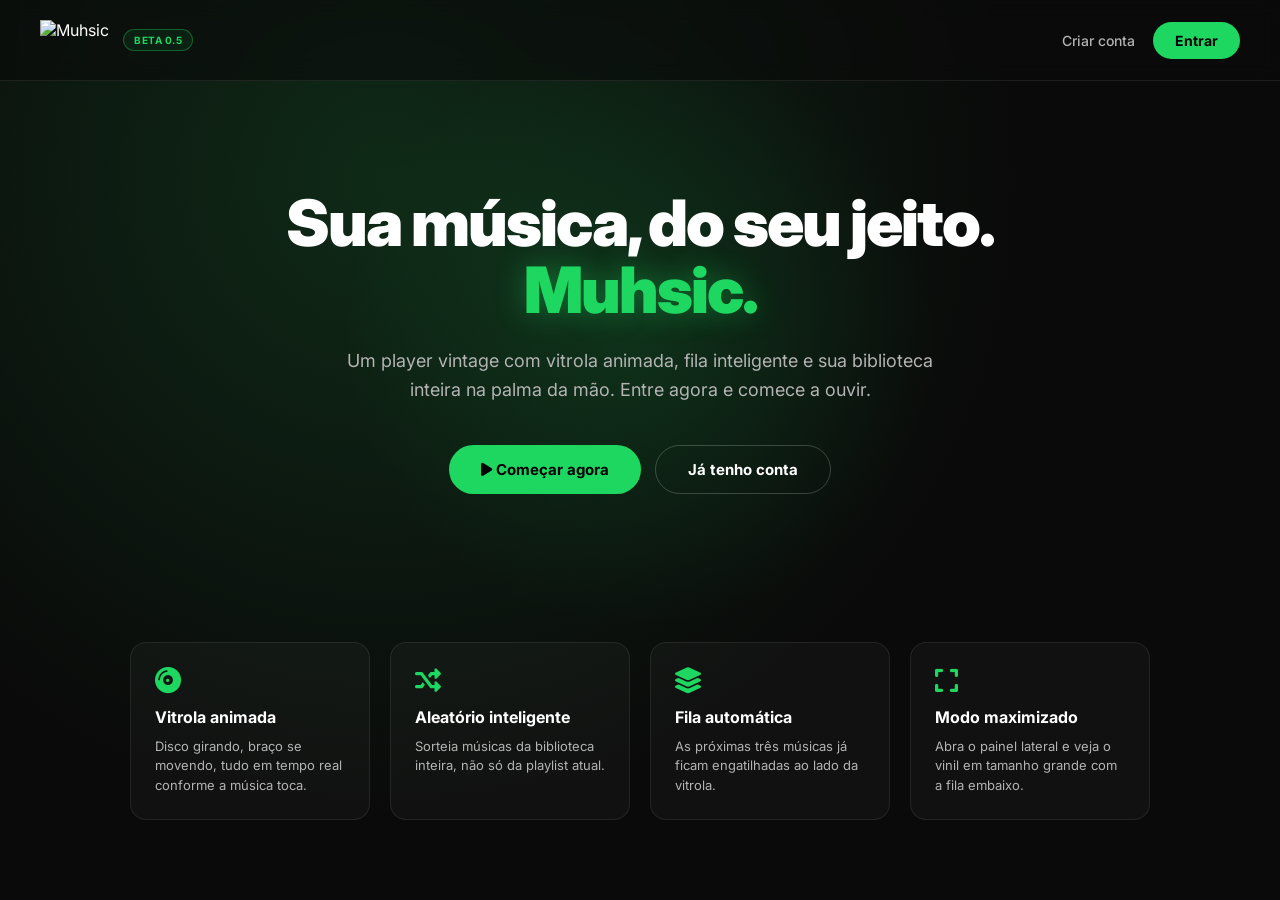
==== commit 0e445e9e: "Atualização de Arquivos + Identidade de Vinil" ====
--- a/muhsic.html
+++ b/muhsic.html
@@ -2,57 +2,68 @@
 <html lang="pt-BR">
 <head>
     <meta charset="UTF-8">
+
+    <script>
+    (function () {
+        var raw = null;
+        try { raw = localStorage.getItem('muhsic_session'); } catch (e) {}
+        if (!raw && !location.pathname.endsWith('index.html') && location.pathname !== '/') {
+            location.replace('index.html');
+        }
+    })();
+    </script>
+
     <meta name="viewport" content="width=device-width, initial-scale=1.0">
     <title>Muhsic — Player</title>
 
-    <!-- Ícones e Fontes -->
     <link rel="stylesheet" href="https://cdnjs.cloudflare.com/ajax/libs/font-awesome/6.0.0-beta3/css/all.min.css">
-    <link href="https://fonts.googleapis.com/css2?family=Roboto:wght@300;400;500;700&display=swap" rel="stylesheet">
-
-    <!-- CSS -->
+    <link href="https://fonts.googleapis.com/css2?family=Inter:wght@300;400;500;600;700;800;900&display=swap" rel="stylesheet">
+
     <link rel="stylesheet" href="css/style.css">
     <link rel="stylesheet" href="css/perso.css">
 </head>
 <body>
 
-    <!-- ===== ANIMAÇÃO DE LOGIN ===== -->
     <div class="login-animation-overlay" id="loginAnimation">
         <img src="https://res.cloudinary.com/oizv8icb/image/upload/v1786684408/MFADE.png" alt="Muhsic Logo">
     </div>
 
-    <!-- ===== APP ===== -->
     <div class="app active" id="app">
 
-        <!-- SIDEBAR -->
         <aside class="sidebar">
-            <div class="logo">
-                <img src="https://res.cloudinary.com/oizv8icb/image/upload/v1786581131/Muhsic.png" alt="Muhsic">
-            </div>
-
-            <ul class="nav-menu">
-                <li class="active" data-page="home"><i class="fas fa-home"></i><span>Início</span></li>
-                <li data-page="search"><i class="fas fa-search"></i><span>Buscar</span></li>
-                <li data-page="library"><i class="fas fa-book"></i><span>Biblioteca</span></li>
-            </ul>
+            <div class="sidebar-top">
+                <div class="logo">
+                    <img src="https://res.cloudinary.com/oizv8icb/image/upload/v1786581131/Muhsic.png" alt="Muhsic">
+                </div>
+                <span class="version-badge">BETA 0.5</span>
+            </div>
+
+            <div class="menu-section">
+                <h3>Menu</h3>
+                <ul class="nav-menu">
+                    <li class="active" data-page="home"><i class="fas fa-home"></i><span>Início</span></li>
+                    <li data-page="search"><i class="fas fa-search"></i><span>Buscar</span></li>
+                    <li data-page="library"><i class="fas fa-book"></i><span>Sua Biblioteca</span></li>
+                </ul>
+            </div>
 
             <div id="sidebarPlaylistsContainer"></div>
         </aside>
 
-        <!-- MAIN -->
         <main class="main">
 
-            <!-- HEADER -->
             <header class="main-header">
-                <span class="version-badge" id="versionBadgeHeader">BETA: 0.5</span>
-
                 <div class="user-profile" id="userProfile">
                     <img src="https://res.cloudinary.com/oizv8icb/image/upload/v1786594773/178054037.jpg"
                          alt="Avatar" class="avatar-img" id="userAvatar">
-                    <span id="userName">—</span>
+                    <div class="user-meta-top">
+                        <span id="userName">—</span>
+                        <small id="planInfo" class="plan-info">Plano: —</small>
+                    </div>
                     <i class="fas fa-caret-down"></i>
 
                     <div class="dropdown-menu" id="dropdownMenu">
-                        <div class="dropdown-item plan-info" id="planInfo">
+                        <div class="dropdown-item plan-info-row" id="planInfoRow">
                             <i class="fas fa-crown"></i> Plano: —
                         </div>
                         <div class="dropdown-item" id="openSettings">
@@ -65,40 +76,42 @@
                 </div>
             </header>
 
-            <!-- PAGE: HOME -->
+            <div class="welcome">
+                <div>
+                    <h1>Bem-vindo(a), <span id="greetingUser">—</span> 👋</h1>
+                    <p>Pronto pra ouvir algo novo?</p>
+                </div>
+            </div>
+
+            <div class="ad-banner" id="adBanner" style="display:none;">
+                <div class="ad-content">
+                    <i class="fas fa-bullhorn"></i>
+                    <div>
+                        <strong>Anúncio</strong>
+                        <p>Cansado de anúncios? Conheça o <strong>Muhsic+</strong> e ouça sem interrupções.</p>
+                    </div>
+                    <button class="ad-cta" id="adUpgradeBtn">Ver planos</button>
+                </div>
+            </div>
+
             <section class="page active" id="page-home">
-                <h2>Bem-vindo, <span id="greetingUser">—</span></h2>
-
-                <!-- ANÚNCIO (aparece apenas no plano Free) -->
-                <div class="ad-banner" id="adBanner" style="display:none;">
-                    <div class="ad-content">
-                        <i class="fas fa-bullhorn"></i>
-                        <div>
-                            <strong>Anúncio</strong>
-                            <p>Cansado de anúncios? Conheça o <strong>Muhsic+</strong> e ouça sem interrupções.</p>
-                        </div>
-                        <button class="ad-cta" id="adUpgradeBtn">Ver planos</button>
-                    </div>
-                </div>
-
                 <div id="homePlaylistsContainer"></div>
             </section>
 
-            <!-- PAGE: DETAIL -->
             <section class="playlist-detail" id="playlistDetail">
                 <button class="back-btn" id="backToHome"><i class="fas fa-arrow-left"></i></button>
                 <div class="playlist-header" id="detailHeader">
-                    <div class="big-cover" id="detailCover"></div>
+                    <div class="detail-pasta-wrap" id="detailCover"></div>
                     <div class="playlist-info">
                         <h2 id="detailTitle">Playlist</h2>
                         <div class="playlist-meta" id="detailMeta"></div>
                         <div class="playlist-actions" id="detailActions">
-                            <button class="like-btn" title="Curtir">
+                            <button class="like-btn" id="detailLikeBtn" title="Curtir">
                                 <svg viewBox="0 0 24 24" stroke="currentColor" fill="none" stroke-width="2">
                                     <path d="M12 21.35l-1.45-1.32C5.4 15.36 2 12.28 2 8.5 2 5.42 4.42 3 7.5 3c1.74 0 3.41.81 4.5 2.09C13.09 3.81 14.76 3 16.5 3 19.58 3 22 5.42 22 8.5c0 3.78-3.4 6.86-8.55 11.54L12 21.35z"/>
                                 </svg>
                             </button>
-                            <button class="save-btn" title="Salvar">
+                            <button class="save-btn" id="detailSaveBtn" title="Salvar">
                                 <svg viewBox="0 0 24 24" stroke="currentColor" fill="none" stroke-width="2">
                                     <circle cx="12" cy="12" r="10"/>
                                     <line x1="12" y1="8" x2="12" y2="16"/>
@@ -111,9 +124,8 @@
                 <div class="track-list" id="trackList"></div>
             </section>
 
-            <!-- PAGE: SEARCH -->
             <section class="page" id="page-search">
-                <h2>Buscar</h2>
+                <div class="section-header"><h2>Buscar</h2></div>
                 <div class="search-bar">
                     <i class="fas fa-search"></i>
                     <input type="text" placeholder="O que você quer ouvir?" id="searchInput">
@@ -121,74 +133,177 @@
                 <div id="searchResults" class="track-list"></div>
             </section>
 
-            <!-- PAGE: LIBRARY -->
             <section class="page" id="page-library">
-                <div class="playlist-detail active" style="display:block;">
-                    <div class="playlist-header" style="background:linear-gradient(135deg, #1a3a2a, #0f281a); background-size:200% 200%; animation:gradientMove 8s ease-in-out infinite;">
-                        <div class="big-cover single-cover">
-                            <img src="https://res.cloudinary.com/oizv8icb/image/upload/v1786813773/MGIF.gif" alt="Biblioteca">
-                        </div>
-                        <div class="playlist-info">
-                            <h2>Biblioteca</h2>
-                            <div class="playlist-meta">
-                                <span class="meta-item"><i class="fas fa-list-ul"></i> <span id="libraryCount">0</span> músicas</span>
-                                <span class="meta-item"><i class="far fa-clock"></i> <span id="libraryDuration">0:00</span></span>
-                                <span class="meta-item"><i class="fas fa-user"></i> <span id="libraryUser">—</span></span>
-                            </div>
-                        </div>
-                    </div>
-                    <div class="track-list" id="libraryList"></div>
-                </div>
+                <div class="section-header">
+                    <h2>Sua Biblioteca</h2>
+                    <a href="#" id="libraryMeta">— discos</a>
+                </div>
+                <div class="track-list" id="libraryList"></div>
             </section>
 
         </main>
+
+        <div class="player-bar" id="playerBar">
+
+            <div class="track-center">
+                <div class="track-info">
+                    <div class="track-title" id="track-title">Nenhum disco</div>
+                    <div class="track-artist" id="track-artist">—</div>
+                </div>
+                <div class="progress-container">
+                    <span class="time" id="current-time">0:00</span>
+                    <div class="progress-bar" id="progress-bar">
+                        <div class="progress" id="progress"></div>
+                    </div>
+                    <span class="time" id="duration">0:00</span>
+                </div>
+            </div>
+
+            <div class="turntable">
+                <div class="tonearm" id="tonearm">
+                    <div class="tonearm-pivot"></div>
+                    <div class="tonearm-arm" id="tonearm-arm">
+                        <div class="tonearm-head"></div>
+                    </div>
+                </div>
+
+                <div class="vinyl-wrapper" id="vinyl-wrapper" title="Clique: play/pause · Gire: trocar disco · Scroll: volume · Duplo clique: curtir · Botão direito: opções">
+                    <div class="vinyl" id="vinyl">
+                        <div class="vinyl-label">
+                            <img id="cover-a" class="cover active" src="" alt="Capa">
+                            <img id="cover-b" class="cover" src="" alt="Capa">
+                        </div>
+                    </div>
+
+                    <div class="volume-overlay" id="volume-overlay">
+                        <svg class="volume-ring" viewBox="0 0 100 100" preserveAspectRatio="xMidYMid meet">
+                            <circle class="ring-track" cx="50" cy="50" r="46" />
+                            <circle class="ring-glow" cx="50" cy="50" r="46"
+                                    id="volume-ring-glow"
+                                    stroke-dasharray="289"
+                                    stroke-dashoffset="289" />
+                            <circle class="ring-fill" cx="50" cy="50" r="46"
+                                    id="volume-ring-fill"
+                                    stroke-dasharray="289"
+                                    stroke-dashoffset="289" />
+                        </svg>
+
+                        <svg class="volume-icon-center" viewBox="0 0 24 24" fill="currentColor">
+                            <path d="M3 10v4h4l5 5V5L7 10H3zm13.5 2c0-1.77-1.02-3.29-2.5-4.03v8.05c1.48-.73 2.5-2.25 2.5-4.02zM14 3.23v2.06c2.89.86 5 3.54 5 6.71s-2.11 5.85-5 6.71v2.06c4.01-.91 7-4.49 7-8.77s-2.99-7.86-7-8.77z"/>
+                        </svg>
+                    </div>
+
+                    <div class="like-overlay" id="like-overlay">
+                        <svg viewBox="0 0 24 24">
+                            <path d="M20.84 4.61a5.5 5.5 0 0 0-7.78 0L12 5.67l-1.06-1.06a5.5 5.5 0 0 0-7.78 7.78l1.06 1.06L12 21.23l7.78-7.78 1.06-1.06a5.5 5.5 0 0 0 0-7.78z"/>
+                        </svg>
+                    </div>
+
+                    <div class="context-menu" id="context-menu">
+                        <button class="ctx-btn" id="ctx-random" aria-label="Disco aleatório" title="Tocar disco aleatório">
+                            <svg viewBox="0 0 24 24" fill="none" stroke="currentColor" stroke-width="2.4" stroke-linecap="round" stroke-linejoin="round">
+                                <polyline points="16 3 21 3 21 8"/>
+                                <line x1="4" y1="20" x2="21" y2="3"/>
+                                <polyline points="21 16 21 21 16 21"/>
+                                <line x1="15" y1="15" x2="21" y2="21"/>
+                                <line x1="4" y1="4" x2="9" y2="9"/>
+                            </svg>
+                        </button>
+
+                        <button class="ctx-btn" id="ctx-maximize" aria-label="Maximizar player" title="Maximizar player">
+                            <svg viewBox="0 0 24 24" fill="none" stroke="currentColor" stroke-width="2.4" stroke-linecap="round" stroke-linejoin="round">
+                                <polyline points="15 3 21 3 21 9"/>
+                                <polyline points="9 21 3 21 3 15"/>
+                                <line x1="21" y1="3" x2="14" y2="10"/>
+                                <line x1="3" y1="21" x2="10" y2="14"/>
+                            </svg>
+                        </button>
+                    </div>
+
+                </div>
+            </div>
+
+        </div>
+
+        <aside class="max-player-panel" id="maxPlayerPanel" aria-hidden="true">
+
+            <div class="max-turntable">
+                <div class="max-tonearm" id="maxTonearm">
+                    <div class="max-tonearm-pivot"></div>
+                    <div class="max-tonearm-arm" id="maxTonearmArm">
+                        <div class="max-tonearm-head"></div>
+                    </div>
+                </div>
+
+                <div class="max-vinyl-wrapper" id="maxVinylWrapper">
+                    <div class="max-vinyl" id="maxVinyl">
+                        <div class="max-vinyl-label">
+                            <img id="maxCover" src="" alt="Capa">
+                        </div>
+                    </div>
+
+                    <div class="max-volume-overlay" id="maxVolumeOverlay">
+                        <svg class="volume-ring" viewBox="0 0 100 100" preserveAspectRatio="xMidYMid meet">
+                            <circle class="ring-track" cx="50" cy="50" r="46" />
+                            <circle class="ring-glow" cx="50" cy="50" r="46"
+                                    id="maxVolumeRingGlow"
+                                    stroke-dasharray="289"
+                                    stroke-dashoffset="289" />
+                            <circle class="ring-fill" cx="50" cy="50" r="46"
+                                    id="maxVolumeRingFill"
+                                    stroke-dasharray="289"
+                                    stroke-dashoffset="289" />
+                        </svg>
+
+                        <svg class="volume-icon-center" viewBox="0 0 24 24" fill="currentColor">
+                            <path d="M3 10v4h4l5 5V5L7 10H3zm13.5 2c0-1.77-1.02-3.29-2.5-4.03v8.05c1.48-.73 2.5-2.25 2.5-4.02zM14 3.23v2.06c2.89.86 5 3.54 5 6.71s-2.11 5.85-5 6.71v2.06c4.01-.91 7-4.49 7-8.77s-2.99-7.86-7-8.77z"/>
+                        </svg>
+                    </div>
+
+                    <div class="max-like-overlay" id="maxLikeOverlay">
+                        <svg viewBox="0 0 24 24">
+                            <path d="M20.84 4.61a5.5 5.5 0 0 0-7.78 0L12 5.67l-1.06-1.06a5.5 5.5 0 0 0-7.78 7.78l1.06 1.06L12 21.23l7.78-7.78 1.06-1.06a5.5 5.5 0 0 0 0-7.78z"/>
+                        </svg>
+                    </div>
+
+                    <div class="max-context-menu" id="maxContextMenu">
+                        <button class="max-ctx-btn" id="maxCtxRandom" aria-label="Disco aleatório" title="Disco aleatório">
+                            <svg viewBox="0 0 24 24" fill="none" stroke="currentColor" stroke-width="2.4" stroke-linecap="round" stroke-linejoin="round">
+                                <polyline points="16 3 21 3 21 8"/>
+                                <line x1="4" y1="20" x2="21" y2="3"/>
+                                <polyline points="21 16 21 21 16 21"/>
+                                <line x1="15" y1="15" x2="21" y2="21"/>
+                                <line x1="4" y1="4" x2="9" y2="9"/>
+                            </svg>
+                        </button>
+
+                        <button class="max-ctx-btn" id="maxCtxMinimize" aria-label="Minimizar" title="Minimizar">
+                            <svg viewBox="0 0 24 24" fill="none" stroke="currentColor" stroke-width="2.4" stroke-linecap="round" stroke-linejoin="round">
+                                <polyline points="4 14 10 14 10 20"/>
+                                <polyline points="20 10 14 10 14 4"/>
+                                <line x1="14" y1="10" x2="21" y2="3"/>
+                                <line x1="3" y1="21" x2="10" y2="14"/>
+                            </svg>
+                        </button>
+                    </div>
+                </div>
+            </div>
+
+            <div class="max-player-info">
+                <div class="max-title" id="maxTitle">—</div>
+                <div class="max-artist" id="maxArtist">—</div>
+            </div>
+
+            <div class="max-player-next-title">
+                <i class="fas fa-list-ul"></i> A seguir
+            </div>
+            <div class="max-player-next" id="maxNextList"></div>
+        </aside>
+
     </div>
 
-    <!-- ===== PLAYER ===== -->
-    <footer class="player" id="playerFooter">
-        <div class="now-playing" id="nowPlayingClick">
-            <div class="np-img" id="npImg"><span>🎵</span></div>
-            <div class="np-info">
-                <div class="np-title" id="npTitle">Nenhuma música</div>
-                <div class="np-artist" id="npArtist">—</div>
-            </div>
-            <div class="np-like" id="npLike"><i class="fas fa-heart"></i></div>
-        </div>
-
-        <div class="controls">
-            <div class="buttons">
-                <button id="shuffleBtn" title="Aleatório"><i class="fas fa-random"></i></button>
-                <button id="prevBtn" title="Anterior"><i class="fas fa-step-backward"></i></button>
-                <button class="play-btn" id="playBtn"><i class="fas fa-play"></i></button>
-                <button id="nextBtn" title="Próxima"><i class="fas fa-step-forward"></i></button>
-                <button id="resetBtn" title="Resetar música"><i class="fas fa-undo-alt"></i></button>
-            </div>
-            <div class="progress-area">
-                <span class="time" id="currentTime">0:00</span>
-                <div class="progress-bar" id="progressBar">
-                    <div class="progress-fill" id="progressFill"></div>
-                </div>
-                <span class="time" id="totalTime">0:00</span>
-            </div>
-        </div>
-
-        <div class="volume">
-            <i class="fas fa-volume-up" id="volumeIcon"></i>
-            <div class="volume-bar" id="volumeBar">
-                <div class="volume-fill" id="volumeFill"></div>
-            </div>
-            <div class="audio-visualizer" id="audioVisualizer">
-                <div class="bar"></div><div class="bar"></div><div class="bar"></div>
-                <div class="bar"></div><div class="bar"></div><div class="bar"></div>
-                <div class="bar"></div><div class="bar"></div><div class="bar"></div>
-                <div class="bar"></div>
-            </div>
-        </div>
-    </footer>
-
-    <audio id="audioPlayer" style="display:none;"></audio>
-
-    <!-- ===== MODAL: CONFIGURAÇÕES / TEMAS ===== -->
+    <audio id="audio" preload="metadata"></audio>
+
     <div class="settings-overlay" id="settingsModal">
         <div class="settings-panel">
             <button class="settings-close" id="closeSettings"><i class="fas fa-times"></i></button>
@@ -199,7 +314,7 @@
                 <h3>Tema de cores</h3>
                 <div class="theme-grid" id="themeGrid">
                     <button class="theme-swatch" data-theme="default" title="Padrão Muhsic">
-                        <span class="swatch-color" style="background:#1db954;"></span>
+                        <span class="swatch-color" style="background:#1ed760;"></span>
                         <span>Padrão</span>
                     </button>
                     <button class="theme-swatch" data-theme="light" title="Claro">
@@ -236,7 +351,6 @@
         </div>
     </div>
 
-    <!-- ===== SCRIPTS ===== -->
     <script src="js/users.js"></script>
     <script src="js/musics.js"></script>
     <script src="js/login.js"></script>
--- a/css/style.css
+++ b/css/style.css
@@ -1,36 +1,37 @@
 /* ============================================================
    MUHSIC — STYLE.CSS
-   Design geral compartilhado (landing + app + player)
    ============================================================ */
 
-/* ===== RESET E VARIÁVEIS ===== */
 * { margin:0; padding:0; box-sizing:border-box; }
 
 :root {
     --bg-dark: #121212;
-    --bg-sidebar: #000;
-    --bg-main: #1a1a1a;
-    --bg-card: #181818;
-    --bg-card-hover: #282828;
-    --bg-footer: #181818;
+    --bg-sidebar: rgba(0, 0, 0, 0.4);
+    --bg-main: #0a0a0a;
+    --bg-card: rgba(255, 255, 255, 0.03);
+    --bg-card-hover: rgba(255, 255, 255, 0.07);
+    --bg-player: rgba(0, 0, 0, 0.7);
 
     --text-primary: #fff;
     --text-secondary: #b3b3b3;
-    --text-muted: #6a6a6a;
-
-    --green-spotify: #1db954;
-    --green-hover: #1ed760;
+    --text-muted: #888;
+
+    --green-spotify: #1ed760;
+    --green-hover: #2af06d;
     --gold: #FFD700;
     --premium-purple: #a020f0;
-
-    --border-color: #282828;
-    --shadow: 0 8px 24px rgba(0,0,0,0.5);
-    --radius: 8px;
+    --red-favorite: #e63946;
+
+    --border-color: rgba(255,255,255,0.05);
+    --radius: 12px;
+    --radius-lg: 16px;
     --transition: 0.2s ease;
-    --font: 'Roboto', sans-serif;
-
-    --track-even: rgba(255,255,255,0.03);
-    --track-odd: rgba(255,255,255,0.08);
+    --font: 'Inter', -apple-system, BlinkMacSystemFont, 'Segoe UI', Roboto, sans-serif;
+
+    --player-height: 110px;
+    --sidebar-width: 320px;
+
+    --mfade-url: url('https://res.cloudinary.com/txf25hqh/image/upload/v1792431741/MFADE.png');
 }
 
 html { height:100%; scroll-behavior:smooth; }
@@ -39,1136 +40,2601 @@
     font-family:var(--font);
     background:var(--bg-dark);
     color:var(--text-primary);
-    min-height:100vh;
+    height:100vh;
     overflow:hidden;
     display:flex;
     flex-direction:column;
 }
 
-/* ===== SCROLLBAR ===== */
-::-webkit-scrollbar { width:8px; }
+::-webkit-scrollbar { width:6px; height:6px; }
 ::-webkit-scrollbar-track { background:transparent; }
-::-webkit-scrollbar-thumb { background:#555; border-radius:4px; }
-::-webkit-scrollbar-thumb:hover { background:#777; }
-
-/* ===== BOTÕES GENÉRICOS ===== */
-.btn-primary {
-    background:var(--green-spotify);
-    color:#000;
-    border:none;
-    padding:10px 20px;
-    border-radius:24px;
-    font-size:14px;
-    font-weight:700;
-    cursor:pointer;
-    transition:all var(--transition);
-    font-family:var(--font);
-}
-.btn-primary:hover {
-    background:var(--green-hover);
-    transform:scale(1.04);
-}
-.btn-primary:active { transform:scale(0.98); }
-
-.btn-ghost {
-    background:transparent;
-    color:var(--text-primary);
-    border:1px solid rgba(255,255,255,0.3);
-    padding:10px 20px;
-    border-radius:24px;
-    font-size:14px;
-    font-weight:500;
-    cursor:pointer;
-    transition:all var(--transition);
-    font-family:var(--font);
-}
-.btn-ghost:hover {
-    background:rgba(255,255,255,0.1);
-    border-color:#fff;
-}
-
-.btn-large {
-    padding:14px 32px;
-    font-size:16px;
-}
-
-.btn-block {
-    width:100%;
-    padding:14px 20px;
-    font-size:15px;
-    display:flex;
-    align-items:center;
-    justify-content:center;
-    gap:10px;
-}
-
-/* ===== VERSION BADGE ===== */
-.version-badge {
-    color:var(--green-spotify);
-    font-size:11px;
-    font-weight:500;
-    background:rgba(0,0,0,0.5);
-    padding:3px 10px;
-    border-radius:10px;
-    border:1px solid var(--green-spotify);
-    user-select:none;
-    margin-right:12px;
-}
-
-/* ============================================================
-   APP — LAYOUT
-   ============================================================ */
+::-webkit-scrollbar-thumb { background:#333; border-radius:10px; }
+::-webkit-scrollbar-thumb:hover { background:#555; }
+
 .app {
     display:none;
     flex:1;
     overflow:hidden;
     min-height:0;
+    position: relative;
 }
 .app.active { display:flex; }
 
-/* ===== SIDEBAR ===== */
 .sidebar {
-    width:240px;
-    background:var(--bg-sidebar);
-    padding:24px 16px;
+    width:var(--sidebar-width);
+    background: var(--bg-sidebar);
+    backdrop-filter: blur(10px);
+    padding:24px 20px calc(24px + var(--player-height)) 20px;
     display:flex;
     flex-direction:column;
     flex-shrink:0;
     overflow-y:auto;
-}
-.sidebar .logo {
-    display:flex;
-    justify-content:center;
-    margin-bottom:28px;
-}
-.sidebar .logo img { height:48px; width:auto; }
-
-.nav-menu { list-style:none; margin-bottom:20px; }
+    min-height: 0;
+    height: 100%;
+    border-right: 1px solid var(--border-color);
+    gap: 20px;
+}
+
+.sidebar-top {
+    display: flex;
+    align-items: center;
+    justify-content: space-between;
+    gap: 12px;
+    margin-bottom: 8px;
+}
+.sidebar-top .logo { display: flex; align-items: center; }
+.sidebar-top .logo img { height: 40px; width: auto; }
+.version-badge {
+    color: var(--green-spotify);
+    font-size: 10px;
+    font-weight: 600;
+    background: rgba(30, 215, 96, 0.1);
+    padding: 4px 10px;
+    border-radius: 10px;
+    border: 1px solid rgba(30, 215, 96, 0.3);
+    letter-spacing: 0.5px;
+    white-space: nowrap;
+}
+
+.menu-section h3 {
+    color: var(--text-secondary);
+    font-size: 12px;
+    text-transform: uppercase;
+    letter-spacing: 1.5px;
+    margin-bottom: 12px;
+    font-weight: 600;
+}
+
+.nav-menu { list-style:none; display:flex; flex-direction:column; gap:8px; }
 .nav-menu li {
-    padding:10px 12px;
-    border-radius:var(--radius);
+    padding:10px 14px;
+    border-radius: var(--radius);
     display:flex;
     align-items:center;
     gap:16px;
     cursor:pointer;
     transition:all var(--transition);
-    color:var(--text-secondary);
-    font-weight:500;
-    font-size:15px;
-}
-.nav-menu li i { font-size:20px; width:24px; text-align:center; }
+    color: var(--text-secondary);
+    font-weight: 500;
+    font-size: 15px;
+    position: relative;
+}
+.nav-menu li i { font-size:18px; width:24px; text-align:center; }
 .nav-menu li:hover {
-    color:var(--text-primary);
-    background:rgba(255,255,255,0.05);
+    background-color: rgba(255, 255, 255, 0.05);
+    color: var(--text-primary);
 }
 .nav-menu li.active {
-    color:var(--text-primary);
-    background:rgba(255,255,255,0.08);
-}
-
-.sidebar .playlists-section-title {
-    font-size:12px;
-    font-weight:700;
-    color:var(--text-secondary);
-    text-transform:uppercase;
-    letter-spacing:1px;
-    margin:16px 0 8px 12px;
-}
-.sidebar .playlist-item-sidebar {
-    padding:8px 12px;
-    font-size:14px;
-    color:var(--text-secondary);
-    cursor:pointer;
-    border-radius:var(--radius);
-    transition:all var(--transition);
-    display:flex;
-    align-items:center;
-    gap:12px;
-}
-.sidebar .playlist-item-sidebar:hover {
-    color:var(--text-primary);
-    background:rgba(255,255,255,0.05);
-}
-.sidebar .playlist-item-sidebar .cover-thumb {
-    width:32px;
-    height:32px;
-    border-radius:4px;
-    overflow:hidden;
-    flex-shrink:0;
-    background:#333;
-    display:grid;
-    grid-template-columns:1fr 1fr;
-    grid-template-rows:1fr 1fr;
-    gap:1px;
-    padding:1px;
-}
-.sidebar .playlist-item-sidebar .cover-thumb.single-cover {
-    grid-template-columns:1fr;
-    grid-template-rows:1fr;
-    padding:0;
-}
-.sidebar .playlist-item-sidebar .cover-thumb.single-cover img {
-    border-radius:4px;
-}
-.sidebar .playlist-item-sidebar .cover-thumb img {
-    width:100%;
-    height:100%;
-    object-fit:cover;
-}
-.sidebar .playlist-item-sidebar .cover-thumb .placeholder {
-    background:#3a3a3a;
-    display:flex;
-    align-items:center;
-    justify-content:center;
-    font-size:8px;
-    font-weight:700;
-    color:#fff;
-}
-
-/* ===== MAIN ===== */
+    background-color: rgba(30, 215, 96, 0.12);
+    color: var(--green-spotify);
+    border-left: 3px solid var(--green-spotify);
+    border-radius: 12px 8px 8px 12px;
+    padding-left: 11px;
+}
+.nav-menu li.active i { color: var(--green-spotify); }
+
+.playlists-section-title {
+    font-size: 12px;
+    font-weight: 700;
+    color: var(--text-secondary);
+    text-transform: uppercase;
+    letter-spacing: 1.5px;
+    margin: 8px 0 10px 0;
+}
+
+.sidebar .pasta-item-sidebar {
+    display: flex;
+    align-items: center;
+    gap: 12px;
+    padding: 8px 10px;
+    border-radius: 10px;
+    cursor: pointer;
+    transition: all 0.2s ease;
+    margin-bottom: 4px;
+}
+.sidebar .pasta-item-sidebar:hover {
+    background: rgba(255, 255, 255, 0.06);
+}
+
+.sidebar .pasta-mini {
+    width: 48px;
+    height: 48px;
+    border-radius: 8px;
+    overflow: hidden;
+    flex-shrink: 0;
+    position: relative;
+    background-size: cover;
+    background-position: center;
+    box-shadow: 0 3px 10px rgba(0, 0, 0, 0.5);
+    isolation: isolate;
+}
+
+.sidebar .pasta-mini .mini-tint {
+    position: absolute;
+    inset: 0;
+    z-index: 1;
+    background: var(--pasta-cor, #1ed760);
+    mix-blend-mode: multiply;
+    opacity: 0.85;
+    pointer-events: none;
+}
+.sidebar .pasta-mini:not(.has-image) .mini-tint {
+    mix-blend-mode: normal;
+    opacity: 1;
+    background: var(--pasta-grad, linear-gradient(145deg, #1ed760, #0f7a33));
+}
+
+.sidebar .pasta-mini .mini-shine {
+    position: absolute;
+    inset: 0;
+    z-index: 2;
+    background: linear-gradient(115deg,
+        rgba(255,255,255,0.15) 0%,
+        transparent 35%,
+        transparent 65%,
+        rgba(255,255,255,0.05) 100%);
+    pointer-events: none;
+}
+
+.sidebar .pasta-mini .mini-logo {
+    position: absolute;
+    inset: 0;
+    z-index: 3;
+    display: flex;
+    align-items: center;
+    justify-content: center;
+    pointer-events: none;
+}
+
+.sidebar .pasta-mini .mini-logo img {
+    width: 60%;
+    height: auto;
+    object-fit: contain;
+    opacity: 0;
+}
+
+.sidebar .pasta-mini .mini-logo::before {
+    content: '';
+    position: absolute;
+    top: 50%;
+    left: 50%;
+    transform: translate(-50%, -50%);
+    width: 60%;
+    height: 60%;
+    background-color: var(--pasta-cor-escura, #0f7a33);
+    -webkit-mask-image: var(--mfade-url);
+    mask-image: var(--mfade-url);
+    -webkit-mask-size: contain;
+    mask-size: contain;
+    -webkit-mask-repeat: no-repeat;
+    mask-repeat: no-repeat;
+    -webkit-mask-position: center;
+    mask-position: center;
+    opacity: 0.92;
+    pointer-events: none;
+}
+
+.sidebar .pasta-mini.has-image {
+    filter: saturate(1.15) contrast(1.05);
+}
+
+.sidebar .pasta-mini.pasta-mini-curtidas {
+    background: #1a1a1a;
+    display: flex;
+    align-items: center;
+    justify-content: center;
+    overflow: hidden;
+}
+.sidebar .pasta-mini.pasta-mini-curtidas img {
+    width: 100%;
+    height: 100%;
+    object-fit: cover;
+    display: block;
+}
+
+.sidebar .pasta-item-sidebar span {
+    font-size: 14px;
+    color: var(--text-secondary);
+    white-space: nowrap;
+    overflow: hidden;
+    text-overflow: ellipsis;
+    transition: color 0.2s;
+}
+.sidebar .pasta-item-sidebar:hover span {
+    color: var(--text-primary);
+}
+
 .main {
     flex:1;
-    background:linear-gradient(180deg, #1f1f1f 0%, var(--bg-main) 100%);
+    background: linear-gradient(145deg, var(--bg-main) 0%, #1a1a1a 100%);
     overflow-y:auto;
     overflow-x:hidden;
-    padding:0 32px 32px 32px;
+    padding:0 48px calc(32px + var(--player-height)) 48px;
     min-width:0;
+    min-height: 0;
+    height: 100%;
 }
 
 .main-header {
-    display:flex;
-    justify-content:flex-end;
-    align-items:center;
-    padding:20px 0 16px 0;
-    position:sticky;
-    top:0;
-    background:rgba(26,26,26,0.85);
-    backdrop-filter:blur(10px);
-    z-index:10;
-    gap:8px;
-}
-
-/* ===== USER PROFILE ===== */
+    display: flex;
+    justify-content: flex-end;
+    align-items: center;
+    padding: 20px 0 16px 0;
+    position: sticky;
+    top: 0;
+    background: rgba(10, 10, 10, 0.85);
+    backdrop-filter: blur(10px);
+    z-index: 10;
+    margin-bottom: 8px;
+}
+
 .user-profile {
-    position:relative;
-    display:flex;
-    align-items:center;
-    gap:10px;
-    background:rgba(0,0,0,0.5);
-    padding:4px 12px 4px 4px;
-    border-radius:24px;
-    cursor:pointer;
-    transition:all var(--transition);
-}
-.user-profile:hover { background:rgba(255,255,255,0.1); }
+    position: relative;
+    display: flex;
+    align-items: center;
+    gap: 10px;
+    background: rgba(0, 0, 0, 0.5);
+    padding: 6px 14px 6px 6px;
+    border-radius: 40px;
+    cursor: pointer;
+    transition: all var(--transition);
+    border: 1px solid rgba(255, 255, 255, 0.08);
+}
+.user-profile:hover {
+    background: rgba(255, 255, 255, 0.1);
+    border-color: rgba(30, 215, 96, 0.3);
+}
 .user-profile .avatar-img {
-    width:32px;
-    height:32px;
-    border-radius:50%;
-    object-fit:cover;
-    border:2px solid var(--green-spotify);
-}
-.user-profile span {
-    font-size:14px;
-    font-weight:500;
-    white-space:nowrap;
+    width: 36px;
+    height: 36px;
+    border-radius: 50%;
+    object-fit: cover;
+    border: 2px solid var(--green-spotify);
+    flex-shrink: 0;
+}
+.user-profile .user-meta-top {
+    display: flex;
+    flex-direction: column;
+    gap: 1px;
+    max-width: 160px;
+    overflow: hidden;
+}
+.user-profile .user-meta-top span {
+    font-size: 14px;
+    font-weight: 600;
+    color: #fff;
+    white-space: nowrap;
+    overflow: hidden;
+    text-overflow: ellipsis;
+}
+.user-profile .user-meta-top small {
+    font-size: 10px;
+    font-weight: 500;
+    color: var(--green-spotify);
+    white-space: nowrap;
+    overflow: hidden;
+    text-overflow: ellipsis;
 }
 .user-profile .fa-caret-down {
-    color:var(--text-secondary);
-    font-size:12px;
-    margin-left:2px;
+    color: var(--text-secondary);
+    font-size: 12px;
+    flex-shrink: 0;
 }
 
 .dropdown-menu {
-    display:none;
-    position:absolute;
-    top:calc(100% + 8px);
-    right:0;
-    background:#282828;
-    border-radius:8px;
-    padding:8px 0;
-    min-width:220px;
-    box-shadow:0 8px 24px rgba(0,0,0,0.8);
-    z-index:20;
-    border:1px solid #3a3a3a;
-}
-.dropdown-menu.show { display:block; }
+    display: none;
+    position: absolute;
+    top: calc(100% + 8px);
+    right: 0;
+    background: #282828;
+    border-radius: 12px;
+    padding: 8px 0;
+    min-width: 220px;
+    box-shadow: 0 8px 24px rgba(0, 0, 0, 0.8);
+    z-index: 20;
+    border: 1px solid #3a3a3a;
+}
+.dropdown-menu.show { display: block; }
 .dropdown-menu .dropdown-item {
-    padding:10px 16px;
-    color:var(--text-secondary);
-    font-size:14px;
-    transition:all var(--transition);
-    cursor:pointer;
-    display:flex;
-    align-items:center;
-    gap:12px;
-}
-.dropdown-menu .dropdown-item:hover { background:rgba(255,255,255,0.05); color:#fff; }
+    padding: 10px 16px;
+    color: var(--text-secondary);
+    font-size: 14px;
+    transition: all var(--transition);
+    cursor: pointer;
+    display: flex;
+    align-items: center;
+    gap: 12px;
+}
+.dropdown-menu .dropdown-item:hover {
+    background: rgba(255, 255, 255, 0.05);
+    color: #fff;
+}
 .dropdown-menu .dropdown-item.logout-btn {
-    color:#ff6b6b;
-    border-top:1px solid #3a3a3a;
-    margin-top:4px;
-    padding-top:12px;
-}
-.dropdown-menu .dropdown-item.logout-btn:hover { background:rgba(255,0,0,0.1); }
-.dropdown-menu .plan-info {
-    font-weight:600;
-    color:var(--gold);
-    font-size:13px;
-    animation: glowPulseGold 2s ease-in-out infinite;
-}
-@keyframes glowPulseGold {
-    0% { text-shadow: 0 0 5px rgba(255,215,0,0.3); }
-    50% { text-shadow: 0 0 20px rgba(255,215,0,0.8), 0 0 40px rgba(255,215,0,0.4); }
-    100% { text-shadow: 0 0 5px rgba(255,215,0,0.3); }
-}
-.dropdown-menu .dropdown-item i { width:20px; text-align:center; font-size:16px; }
-
-/* ===== PAGES ===== */
-.page { display:none; animation:fadeIn 0.3s ease; }
-.page.active { display:block; }
+    color: #ff6b6b;
+    border-top: 1px solid #3a3a3a;
+    margin-top: 4px;
+    padding-top: 12px;
+}
+.dropdown-menu .dropdown-item.logout-btn:hover {
+    background: rgba(255, 0, 0, 0.1);
+}
+.dropdown-menu .plan-info-row {
+    font-weight: 600;
+    color: var(--gold);
+    font-size: 13px;
+}
+.dropdown-menu .dropdown-item i {
+    width: 20px;
+    text-align: center;
+    font-size: 16px;
+}
+
+.welcome {
+    display: flex;
+    justify-content: space-between;
+    align-items: center;
+    gap: 20px;
+    margin-bottom: 32px;
+    flex-wrap: wrap;
+}
+.welcome h1 {
+    font-size: 38px;
+    font-weight: 700;
+    color: var(--text-primary);
+    letter-spacing: -1px;
+    line-height: 1.1;
+}
+.welcome h1 span { color: var(--green-spotify); }
+.welcome p {
+    color: var(--text-secondary);
+    font-size: 16px;
+    margin-top: 6px;
+}
+
+.ad-banner {
+    background: linear-gradient(135deg, #2a1a00, #1a0f00);
+    border: 1px solid #444;
+    border-radius: var(--radius-lg);
+    padding: 16px 20px;
+    margin-bottom: 32px;
+    animation: adPulse 3s ease-in-out infinite;
+}
+@keyframes adPulse {
+    0%, 100% { border-color: #444; }
+    50% { border-color: var(--gold); }
+}
+.ad-banner .ad-content { display: flex; align-items: center; gap: 16px; }
+.ad-banner .ad-content > i { font-size: 28px; color: var(--gold); }
+.ad-banner .ad-content > div { flex: 1; }
+.ad-banner .ad-content strong {
+    display: block;
+    font-size: 13px;
+    text-transform: uppercase;
+    letter-spacing: 1px;
+    color: var(--gold);
+    margin-bottom: 2px;
+}
+.ad-banner .ad-content p { font-size: 14px; color: var(--text-secondary); }
+.ad-cta {
+    background: var(--gold);
+    color: #000;
+    border: none;
+    padding: 8px 18px;
+    border-radius: 20px;
+    font-size: 13px;
+    font-weight: 700;
+    cursor: pointer;
+    transition: all var(--transition);
+    white-space: nowrap;
+    font-family: var(--font);
+}
+.ad-cta:hover { transform: scale(1.05); box-shadow: 0 0 16px rgba(255,215,0,0.5); }
+
+.section-header {
+    display: flex;
+    justify-content: space-between;
+    align-items: center;
+    margin-bottom: 20px;
+    margin-top: 8px;
+}
+.section-header h2 {
+    font-size: 24px;
+    font-weight: 700;
+    color: var(--text-primary);
+    letter-spacing: -0.5px;
+}
+.section-header a {
+    color: var(--text-secondary);
+    font-size: 14px;
+    font-weight: 500;
+    text-decoration: none;
+    transition: color 0.2s;
+    cursor: pointer;
+}
+.section-header a:hover { color: var(--text-primary); }
+
+.playlists-grid {
+    display: grid;
+    grid-template-columns: repeat(auto-fill, minmax(220px, 1fr));
+    gap: 28px;
+    margin-bottom: 40px;
+}
+
+.pasta-card {
+    display: flex;
+    flex-direction: column;
+    cursor: pointer;
+    transition: transform 0.3s ease;
+    position: relative;
+}
+.pasta-card:hover {
+    transform: translateY(-5px);
+}
+
+.pasta-cover {
+    position: relative;
+    width: 100%;
+    aspect-ratio: 1 / 1;
+    border-radius: 14px;
+    overflow: hidden;
+    background: #0d0d0d;
+    box-shadow: 0 8px 24px rgba(0, 0, 0, 0.6);
+}
+
+.pasta-card-curtidas .pasta-cover { background: #0d0d0d; }
+.pasta-card-curtidas .pasta-cover .curtidas-cover-full {
+    width: 100%;
+    height: 100%;
+    object-fit: cover;
+    border-radius: 14px;
+    display: block;
+}
+
+.pasta-vinyls {
+    position: absolute;
+    inset: 0;
+    z-index: 1;
+    padding: 14px;
+    display: grid;
+    place-items: center;
+    gap: 10px;
+}
+
+.pasta-vinyls[data-count="1"] {
+    grid-template-columns: 1fr;
+    grid-template-rows: 1fr;
+}
+.pasta-vinyls[data-count="1"] .pasta-vinyl { max-width: 200px; }
+
+.pasta-vinyls[data-count="2"] {
+    grid-template-columns: 1fr 1fr;
+    grid-template-rows: 1fr;
+    gap: 12px;
+}
+.pasta-vinyls[data-count="2"] .pasta-vinyl { max-width: 160px; }
+
+.pasta-vinyls[data-count="3"] {
+    grid-template-columns: 1fr 1fr;
+    grid-template-rows: 1fr 1fr;
+    gap: 10px;
+}
+.pasta-vinyls[data-count="3"] .pasta-vinyl:nth-child(1) {
+    grid-column: 1 / -1;
+    grid-row: 1;
+    max-width: 110px;
+}
+.pasta-vinyls[data-count="3"] .pasta-vinyl:nth-child(2),
+.pasta-vinyls[data-count="3"] .pasta-vinyl:nth-child(3) {
+    grid-row: 2;
+    max-width: 130px;
+}
+
+.pasta-vinyls[data-count="4"] {
+    grid-template-columns: 1fr 1fr;
+    grid-template-rows: 1fr 1fr;
+    gap: 10px;
+}
+.pasta-vinyls[data-count="4"] .pasta-vinyl { max-width: 145px; }
+
+.pasta-vinyl {
+    position: relative;
+    width: 100%;
+    aspect-ratio: 1 / 1;
+    border-radius: 50%;
+    background:
+        radial-gradient(circle at center,
+            #3a3a3a 0%, #2b2b2b 7%, #1e1e1e 14%, #141414 21%,
+            #1c1c1c 30%, #111 40%, #1a1a1a 50%, #0d0d0d 60%,
+            #181818 70%, #0f0f0f 80%, #1a1a1a 90%, #0a0a0a 100%);
+    box-shadow:
+        inset 0 0 0 1px rgba(255,255,255,0.05),
+        inset 0 0 18px rgba(0,0,0,0.9),
+        0 6px 18px rgba(0,0,0,0.7);
+    overflow: hidden;
+    transform: scale(0.85);
+    opacity: 0;
+    transition:
+        transform 0.6s cubic-bezier(0.34, 1.4, 0.64, 1),
+        opacity 0.4s ease;
+}
+
+.pasta-vinyl::before {
+    content: '';
+    position: absolute;
+    inset: 0;
+    border-radius: 50%;
+    background: repeating-radial-gradient(
+        circle at center,
+        transparent 0px, transparent 4px,
+        rgba(255,255,255,0.035) 4px, rgba(255,255,255,0.035) 5px);
+    z-index: 2;
+}
+
+.pasta-vinyl::after {
+    content: '';
+    position: absolute;
+    inset: 0;
+    border-radius: 50%;
+    background: linear-gradient(120deg,
+        rgba(255,255,255,0.14) 0%,
+        transparent 35%,
+        transparent 65%,
+        rgba(255,255,255,0.05) 100%);
+    z-index: 3;
+}
+
+.pasta-vinyl-label {
+    position: absolute;
+    top: 50%; left: 50%;
+    transform: translate(-50%, -50%);
+    width: 48%;
+    height: 48%;
+    border-radius: 50%;
+    overflow: hidden;
+    z-index: 4;
+    box-shadow:
+        0 0 0 2px #0a0a0a,
+        0 0 0 3px rgba(255,255,255,0.12),
+        0 3px 8px rgba(0,0,0,0.9);
+}
+
+.pasta-vinyl-label img {
+    width: 100%; height: 100%;
+    object-fit: cover;
+    display: block;
+}
+
+.pasta-vinyl-label::after {
+    content: '';
+    position: absolute;
+    top: 50%; left: 50%;
+    transform: translate(-50%, -50%);
+    width: 14%; height: 14%;
+    background: #000;
+    border-radius: 50%;
+    box-shadow: 0 0 0 1px rgba(255,255,255,0.15);
+}
+
+.pasta-vinyl-label .placeholder {
+    width: 100%; height: 100%;
+    display: flex;
+    align-items: center;
+    justify-content: center;
+    background: #3a3a3a;
+    color: #fff;
+    font-size: 16px;
+    font-weight: 700;
+}
+
+.pasta-vinyl:nth-child(1) { transition-delay: 0.05s; }
+.pasta-vinyl:nth-child(2) { transition-delay: 0.15s; }
+.pasta-vinyl:nth-child(3) { transition-delay: 0.25s; }
+.pasta-vinyl:nth-child(4) { transition-delay: 0.35s; }
+
+.pasta-card:hover .pasta-vinyl {
+    transform: scale(1);
+    opacity: 1;
+}
+.pasta-card:hover .pasta-vinyl-label {
+    animation: girarCapa 12s linear infinite;
+}
+@keyframes girarCapa {
+    from { transform: translate(-50%, -50%) rotate(0deg); }
+    to   { transform: translate(-50%, -50%) rotate(360deg); }
+}
+
+.pasta-sleeve {
+    position: absolute;
+    inset: 0;
+    z-index: 10;
+    border-radius: 14px;
+    overflow: hidden;
+    display: flex;
+    align-items: center;
+    justify-content: center;
+    transition:
+        transform 0.7s cubic-bezier(0.65, 0, 0.35, 1),
+        opacity 0.55s ease,
+        border-radius 0.4s ease;
+    transform-origin: left center;
+    box-shadow:
+        inset 0 0 0 1px rgba(255,255,255,0.12),
+        inset -14px 0 30px rgba(0,0,0,0.45),
+        inset 6px 0 14px rgba(255,255,255,0.08);
+    background-size: cover;
+    background-position: center;
+    background-repeat: no-repeat;
+    background-color: #1a1a1a;
+    isolation: isolate;
+}
+
+.pasta-sleeve.has-image {
+    filter: saturate(1.15) contrast(1.05);
+}
+
+.pasta-sleeve::after {
+    content: '';
+    position: absolute;
+    top: 5%; right: 10%; bottom: 5%;
+    width: 1px;
+    background: rgba(255,255,255,0.22);
+    z-index: 4;
+}
+
+.sleeve-tint {
+    position: absolute;
+    inset: 0;
+    z-index: 1;
+    pointer-events: none;
+    background: var(--pasta-cor, #1ed760);
+    mix-blend-mode: multiply;
+    opacity: 0.85;
+    border-radius: inherit;
+}
+
+.sleeve-tint::after {
+    content: '';
+    position: absolute;
+    inset: 0;
+    background: linear-gradient(
+        145deg,
+        rgba(255,255,255,0.15) 0%,
+        transparent 40%,
+        transparent 70%,
+        rgba(0,0,0,0.2) 100%
+    );
+    border-radius: inherit;
+    pointer-events: none;
+    mix-blend-mode: overlay;
+}
+
+.pasta-sleeve:not(.has-image) .sleeve-tint {
+    mix-blend-mode: normal;
+    opacity: 1;
+    background: var(--pasta-grad, linear-gradient(145deg, #1ed760, #0f7a33));
+}
+.pasta-sleeve:not(.has-image) .sleeve-tint::after {
+    display: none;
+}
+
+.sleeve-shine {
+    position: absolute;
+    inset: 0;
+    background: linear-gradient(
+        115deg,
+        rgba(255,255,255,0.15) 0%,
+        transparent 35%,
+        transparent 65%,
+        rgba(255,255,255,0.05) 100%
+    );
+    pointer-events: none;
+    z-index: 2;
+}
+
+.pasta-logo {
+    position: absolute;
+    inset: 0;
+    z-index: 6;
+    display: flex;
+    align-items: center;
+    justify-content: center;
+    pointer-events: none;
+    transition: transform 0.4s ease, opacity 0.3s ease;
+}
+
+.pasta-logo img {
+    width: 72%;
+    height: auto;
+    object-fit: contain;
+    opacity: 0;
+    transition: opacity 0.3s ease;
+}
+
+.pasta-logo::before {
+    content: '';
+    position: absolute;
+    top: 50%;
+    left: 50%;
+    transform: translate(-50%, -50%);
+    width: 72%;
+    height: 72%;
+    background-color: var(--pasta-cor-escura, #0f7a33);
+    -webkit-mask-image: var(--mfade-url);
+    mask-image: var(--mfade-url);
+    -webkit-mask-size: contain;
+    mask-size: contain;
+    -webkit-mask-repeat: no-repeat;
+    mask-repeat: no-repeat;
+    -webkit-mask-position: center;
+    mask-position: center;
+    opacity: 0.92;
+    pointer-events: none;
+}
+
+.pasta-card:hover .pasta-sleeve {
+    transform: translateX(-95%) rotate(-4deg);
+    opacity: 0;
+    border-radius: 8px;
+}
+.pasta-card:hover .pasta-logo {
+    opacity: 0;
+    transform: scale(0.6);
+}
+
+.pasta-info {
+    margin-top: 14px;
+    padding: 0 4px;
+}
+.pasta-info h3 {
+    color: #fff;
+    font-size: 16px;
+    font-weight: 600;
+    white-space: nowrap;
+    overflow: hidden;
+    text-overflow: ellipsis;
+}
+.pasta-info p {
+    color: #888;
+    font-size: 13px;
+    margin-top: 3px;
+    white-space: nowrap;
+    overflow: hidden;
+    text-overflow: ellipsis;
+}
+
+/* ============================================================
+   ✅ BOTÃO ♥ NOS CARDS DE DISCO (lista de Discos Curtidos)
+   ============================================================ */
+.vinyl-item {
+    position: relative;
+}
+
+.vinyl-like-btn {
+    position: absolute;
+    top: 6px;
+    right: 6px;
+    width: 30px;
+    height: 30px;
+    border-radius: 50%;
+    border: none;
+    background: rgba(0, 0, 0, 0.75);
+    backdrop-filter: blur(6px);
+    color: #fff;
+    cursor: pointer;
+    display: flex;
+    align-items: center;
+    justify-content: center;
+    padding: 0;
+    transition: all 0.2s ease;
+    box-shadow: 0 2px 6px rgba(0,0,0,0.6);
+    z-index: 10;
+    opacity: 0;
+}
+.vinyl-item:hover .vinyl-like-btn { opacity: 1; }
+
+.vinyl-like-btn:hover {
+    transform: scale(1.12);
+    background: rgba(30, 215, 96, 0.25);
+}
+.vinyl-like-btn svg {
+    width: 16px;
+    height: 16px;
+    stroke: currentColor;
+    fill: none;
+    stroke-width: 2;
+    stroke-linejoin: round;
+}
+
+/* ✅ Sempre visível e preenchido quando curtido */
+.vinyl-like-btn.liked {
+    opacity: 1;
+    color: var(--green-spotify);
+}
+.vinyl-like-btn.liked svg {
+    fill: var(--green-spotify);
+    stroke: var(--green-spotify);
+}
+
+/* ============================================================
+   HEADER DO DETALHE — botões ♥ e +
+   ============================================================ */
+.playlist-actions button.liked svg {
+    fill: var(--green-spotify);
+    stroke: var(--green-spotify);
+}
+
+.playlist-actions button.saved {
+    background: var(--green-spotify);
+    border-radius: 50%;
+    padding: 6px;
+    color: #000;
+}
+.playlist-actions button.saved svg {
+    fill: none;
+    stroke: #000;
+    stroke-width: 2.5;
+}
+
+/* ===== Pasta no header de detalhe ===== */
+.detail-pasta-wrap {
+    width: 180px;
+    height: 180px;
+    border-radius: 14px;
+    overflow: hidden;
+    flex-shrink: 0;
+    position: relative;
+    background: #0d0d0d;
+    box-shadow: 0 8px 24px rgba(0, 0, 0, 0.6);
+    isolation: isolate;
+}
+
+.detail-pasta-wrap.has-image {
+    filter: saturate(1.15) contrast(1.05);
+}
+
+.detail-pasta-wrap .detail-pasta-tint {
+    position: absolute;
+    inset: 0;
+    z-index: 1;
+    background: var(--pasta-cor, #1ed760);
+    mix-blend-mode: multiply;
+    opacity: 0.85;
+    pointer-events: none;
+}
+.detail-pasta-wrap:not(.has-image) .detail-pasta-tint {
+    mix-blend-mode: normal;
+    opacity: 1;
+    background: var(--pasta-grad, linear-gradient(145deg, #1ed760, #0f7a33));
+}
+
+.detail-pasta-wrap .detail-pasta-shine {
+    position: absolute;
+    inset: 0;
+    z-index: 2;
+    background: linear-gradient(115deg,
+        rgba(255,255,255,0.15) 0%,
+        transparent 35%,
+        transparent 65%,
+        rgba(255,255,255,0.05) 100%);
+    pointer-events: none;
+}
+
+.detail-pasta-wrap .detail-pasta-logo {
+    position: absolute;
+    inset: 0;
+    z-index: 3;
+    display: flex;
+    align-items: center;
+    justify-content: center;
+    pointer-events: none;
+}
+.detail-pasta-wrap .detail-pasta-logo img {
+    width: 72%;
+    height: auto;
+    object-fit: contain;
+    opacity: 0;
+}
+.detail-pasta-wrap .detail-pasta-logo::before {
+    content: '';
+    position: absolute;
+    top: 50%;
+    left: 50%;
+    transform: translate(-50%, -50%);
+    width: 72%;
+    height: 72%;
+    background-color: var(--pasta-cor-escura, #0f7a33);
+    -webkit-mask-image: var(--mfade-url);
+    mask-image: var(--mfade-url);
+    -webkit-mask-size: contain;
+    mask-size: contain;
+    -webkit-mask-repeat: no-repeat;
+    mask-repeat: no-repeat;
+    -webkit-mask-position: center;
+    mask-position: center;
+    opacity: 0.92;
+    pointer-events: none;
+}
+
+.detail-pasta-wrap.detail-pasta-curtidas {
+    background: #0d0d0d;
+    display: flex;
+    align-items: center;
+    justify-content: center;
+}
+.detail-pasta-wrap.detail-pasta-curtidas img {
+    width: 100%;
+    height: 100%;
+    object-fit: cover;
+    display: block;
+    border-radius: 14px;
+}
+
+.sleeve-green {
+    --pasta-cor: #00e676;
+    --pasta-cor-escura: #0d8a3a;
+    --pasta-grad: linear-gradient(145deg, #00e676 0%, #00c853 40%, #0d8a3a 100%);
+}
+.sleeve-purple {
+    --pasta-cor: #c44dff;
+    --pasta-cor-escura: #7b1fa2;
+    --pasta-grad: linear-gradient(145deg, #c44dff 0%, #a020f0 40%, #7b1fa2 100%);
+}
+.sleeve-red {
+    --pasta-cor: #ff3b3b;
+    --pasta-cor-escura: #c62828;
+    --pasta-grad: linear-gradient(145deg, #ff3b3b 0%, #e53935 40%, #c62828 100%);
+}
+.sleeve-orange {
+    --pasta-cor: #ff9800;
+    --pasta-cor-escura: #e65100;
+    --pasta-grad: linear-gradient(145deg, #ff9800 0%, #f57c00 40%, #e65100 100%);
+}
+.sleeve-blue {
+    --pasta-cor: #2196f3;
+    --pasta-cor-escura: #0d47a1;
+    --pasta-grad: linear-gradient(145deg, #2196f3 0%, #1976d2 40%, #0d47a1 100%);
+}
+.sleeve-pink {
+    --pasta-cor: #ff4081;
+    --pasta-cor-escura: #c2185b;
+    --pasta-grad: linear-gradient(145deg, #ff4081 0%, #e91e63 40%, #c2185b 100%);
+}
+.sleeve-yellow {
+    --pasta-cor: #ffd600;
+    --pasta-cor-escura: #f57f17;
+    --pasta-grad: linear-gradient(145deg, #ffd600 0%, #fbc02d 40%, #f57f17 100%);
+}
+.sleeve-cyan {
+    --pasta-cor: #00e5ff;
+    --pasta-cor-escura: #00838f;
+    --pasta-grad: linear-gradient(145deg, #00e5ff 0%, #00bcd4 40%, #00838f 100%);
+}
+
+.playlist-detail { display:none; animation:fadeIn 0.3s ease; }
+.playlist-detail.active { display:block; }
 @keyframes fadeIn {
     from { opacity:0; transform:translateY(10px); }
     to { opacity:1; transform:translateY(0); }
 }
-.page h2 {
-    font-size:28px;
-    font-weight:700;
-    margin:24px 0 16px 0;
-}
-.page h2:first-of-type { margin-top:8px; }
-.page .section-title {
-    font-size:20px;
-    font-weight:700;
-    margin:32px 0 16px 0;
-}
-
-/* ===== ANÚNCIO (plano Free) ===== */
-.ad-banner {
-    background:linear-gradient(135deg, #2a1a00, #1a0f00);
-    border:1px solid #444;
-    border-radius:var(--radius);
-    padding:16px 20px;
-    margin:16px 0 24px 0;
-    animation: adPulse 3s ease-in-out infinite;
-}
-@keyframes adPulse {
-    0%, 100% { border-color:#444; }
-    50% { border-color:var(--gold); }
-}
-.ad-banner .ad-content {
-    display:flex;
-    align-items:center;
-    gap:16px;
-}
-.ad-banner .ad-content > i {
-    font-size:28px;
-    color:var(--gold);
-}
-.ad-banner .ad-content > div {
-    flex:1;
-}
-.ad-banner .ad-content strong {
-    display:block;
-    font-size:13px;
-    text-transform:uppercase;
-    letter-spacing:1px;
-    color:var(--gold);
-    margin-bottom:2px;
-}
-.ad-banner .ad-content p {
-    font-size:14px;
-    color:var(--text-secondary);
-}
-.ad-cta {
-    background:var(--gold);
-    color:#000;
-    border:none;
-    padding:8px 18px;
-    border-radius:20px;
-    font-size:13px;
-    font-weight:700;
-    cursor:pointer;
-    transition:all var(--transition);
-    white-space:nowrap;
-}
-.ad-cta:hover { transform:scale(1.05); box-shadow:0 0 16px rgba(255,215,0,0.5); }
-
-/* ===== CARDS ===== */
-.playlists-grid {
-    display:grid;
-    grid-template-columns:repeat(auto-fill, minmax(180px,1fr));
-    gap:24px;
-    margin-bottom:40px;
-}
-.playlist-card {
-    background:var(--bg-card);
-    border-radius:var(--radius);
-    padding:16px;
-    transition:all var(--transition);
-    cursor:pointer;
-    position:relative;
-}
-.playlist-card:hover {
-    background:var(--bg-card-hover);
-    transform:scale(1.02);
-}
-.playlist-card .playlist-cover {
-    display:grid;
-    grid-template-columns:1fr 1fr;
-    grid-template-rows:1fr 1fr;
-    gap:4px;
-    aspect-ratio:1/1;
-    border-radius:var(--radius);
-    overflow:hidden;
-    margin-bottom:12px;
-    background:#282828;
-}
-.playlist-card .playlist-cover.single-cover {
-    grid-template-columns:1fr;
-    grid-template-rows:1fr;
-}
-.playlist-card .playlist-cover img {
-    width:100%;
-    height:100%;
-    object-fit:cover;
-}
-.playlist-card .playlist-cover .placeholder {
-    background:#3a3a3a;
-    display:flex;
-    align-items:center;
-    justify-content:center;
-    color:var(--text-muted);
-    font-size:12px;
-    font-weight:700;
-}
-.playlist-card .playlist-title {
-    font-size:16px;
-    font-weight:600;
-    white-space:nowrap;
-    overflow:hidden;
-    text-overflow:ellipsis;
-}
-.playlist-card .playlist-sub {
-    font-size:13px;
-    color:var(--text-secondary);
-}
-.playlist-card .playlist-actions {
-    display:flex;
-    gap:8px;
-    justify-content:flex-end;
-    margin-top:8px;
-}
-.playlist-card .playlist-actions button {
-    background:transparent;
-    border:none;
-    cursor:pointer;
-    padding:4px;
-    display:flex;
-    align-items:center;
-    justify-content:center;
-    transition:transform 0.2s;
-    color:var(--green-spotify);
-}
-.playlist-card .playlist-actions button:hover { transform:scale(1.15); }
-.playlist-card .playlist-actions svg {
-    width:24px;
-    height:24px;
-    stroke:currentColor;
-    fill:none;
-    stroke-width:2;
-}
-.playlist-card .playlist-actions .liked svg {
-    fill:var(--green-spotify);
-    stroke:var(--green-spotify);
-}
-.playlist-card .playlist-actions .saved svg { stroke:var(--green-spotify); }
-.playlist-card .playlist-actions .saved svg polyline { stroke:var(--green-spotify); }
-
-/* ===== PLAYLIST DETAIL ===== */
-.playlist-detail { display:none; animation:fadeIn 0.3s ease; }
-.playlist-detail.active { display:block; }
+
 .playlist-detail .back-btn {
-    background:var(--green-spotify);
-    border:none;
-    color:#000;
-    width:44px;
-    height:44px;
-    border-radius:50%;
-    font-size:20px;
-    cursor:pointer;
-    transition:all var(--transition);
-    box-shadow:0 0 12px rgba(29,185,84,0.4);
-    display:flex;
-    align-items:center;
-    justify-content:center;
-    position:sticky;
-    top:20px;
-    z-index:30;
-    float:left;
-    margin-right:16px;
+    background: var(--green-spotify);
+    border: none;
+    color: #000;
+    width: 44px;
+    height: 44px;
+    border-radius: 50%;
+    font-size: 20px;
+    cursor: pointer;
+    transition: all var(--transition);
+    box-shadow: 0 0 12px rgba(30, 215, 96, 0.4);
+    display: flex;
+    align-items: center;
+    justify-content: center;
+    position: sticky;
+    top: 20px;
+    z-index: 30;
+    float: left;
+    margin-right: 16px;
 }
 .playlist-detail .back-btn:hover {
-    background:var(--green-hover);
-    transform:scale(1.08);
-    box-shadow:0 0 20px rgba(29,185,84,0.6);
-}
-.playlist-detail .playlist-header {
-    display:flex;
-    gap:24px;
-    margin-bottom:32px;
-    align-items:center;
-    padding:20px;
-    border-radius:var(--radius);
-    background:linear-gradient(135deg, #1a1a2e, #16213e);
+    background: var(--green-hover);
+    transform: scale(1.08);
+    box-shadow: 0 0 20px rgba(30, 215, 96, 0.6);
+}
+
+.playlist-header {
+    display: flex;
+    gap: 24px;
+    margin-bottom: 32px;
+    align-items: center;
+    padding: 20px;
+    border-radius: var(--radius-lg);
+    background: linear-gradient(135deg,
+        var(--detail-cor, #1a1a2e),
+        var(--detail-cor-escura, #16213e));
     background-size: 200% 200%;
     animation: gradientMove 8s ease-in-out infinite;
-    position:relative;
-    clear:both;
+    position: relative;
+    clear: both;
 }
 @keyframes gradientMove {
     0% { background-position: 0% 50%; }
     50% { background-position: 100% 50%; }
     100% { background-position: 0% 50%; }
 }
-.playlist-detail .playlist-header .big-cover {
-    width:180px;
-    height:180px;
-    border-radius:var(--radius);
-    overflow:hidden;
-    flex-shrink:0;
-    background:#282828;
-    display:grid;
-    grid-template-columns:1fr 1fr;
-    grid-template-rows:1fr 1fr;
-    gap:4px;
-    padding:4px;
-}
-.playlist-detail .playlist-header .big-cover.single-cover {
-    grid-template-columns:1fr;
-    grid-template-rows:1fr;
-    padding:0;
-}
-.playlist-detail .playlist-header .big-cover img {
-    width:100%;
-    height:100%;
-    object-fit:cover;
-    border-radius:4px;
-}
-.playlist-detail .playlist-header .big-cover .placeholder {
-    background:#3a3a3a;
-    display:flex;
-    align-items:center;
-    justify-content:center;
-    color:var(--text-muted);
-    font-size:18px;
-    font-weight:700;
-    border-radius:4px;
-}
-.playlist-detail .playlist-header .playlist-info { flex:1; min-width:0; }
-.playlist-detail .playlist-header .playlist-info h2 {
-    font-size:32px;
-    font-weight:700;
-    margin-bottom:4px;
-    word-wrap:break-word;
-}
-.playlist-detail .playlist-header .playlist-info .playlist-meta {
-    display:flex;
-    align-items:center;
-    gap:16px;
-    flex-wrap:wrap;
-    color:var(--text-secondary);
-    font-size:14px;
-}
-.playlist-detail .playlist-header .playlist-info .playlist-meta .meta-item {
-    display:flex;
-    align-items:center;
-    gap:6px;
-}
-.playlist-detail .playlist-header .playlist-info .playlist-meta .meta-item i {
-    color:var(--text-muted);
-}
-.playlist-detail .playlist-header .playlist-info .playlist-actions {
-    display:flex;
-    gap:12px;
-    margin-top:12px;
-}
-.playlist-detail .playlist-header .playlist-info .playlist-actions button {
-    background:transparent;
-    border:none;
-    cursor:pointer;
-    padding:4px;
-    display:flex;
-    align-items:center;
-    justify-content:center;
-    transition:transform 0.2s;
-    color:var(--green-spotify);
-}
-.playlist-detail .playlist-header .playlist-info .playlist-actions button:hover {
-    transform:scale(1.15);
-}
-.playlist-detail .playlist-header .playlist-info .playlist-actions svg {
-    width:28px;
-    height:28px;
-    stroke:currentColor;
-    fill:none;
-    stroke-width:2;
-}
-.playlist-detail .playlist-header .playlist-info .playlist-actions .liked svg {
-    fill:var(--green-spotify);
-    stroke:var(--green-spotify);
-}
-.playlist-detail .playlist-header .playlist-info .playlist-actions .saved svg {
-    stroke:var(--green-spotify);
-}
-.playlist-detail .playlist-header .playlist-info .playlist-actions .saved svg polyline {
-    stroke:var(--green-spotify);
-}
-
-/* ===== TRACK LIST ===== */
-.track-list {
-    display:flex;
-    flex-direction:column;
-    gap:0;
-    border-radius:var(--radius);
-    overflow:hidden;
-}
-.track-item {
-    display:flex;
-    align-items:center;
-    gap:16px;
-    padding:10px 16px;
-    transition:background var(--transition);
-    cursor:pointer;
-    border-left:3px solid transparent;
-    min-width:0;
-}
-.track-item:nth-child(even) { background:var(--track-even); }
-.track-item:nth-child(odd) { background:var(--track-odd); }
-.track-item:hover { background:rgba(255,255,255,0.12) !important; }
-.track-item .track-index {
-    color:var(--text-muted);
-    font-size:14px;
-    min-width:40px;
-    display:flex;
-    align-items:center;
-    gap:4px;
-}
-.track-item .track-index .playing-indicator {
-    width:40px;
-    height:40px;
-    display:inline-block;
-    flex-shrink:0;
-}
-.track-item .track-index .playing-indicator img {
-    width:100%;
-    height:100%;
-    object-fit:contain;
-}
-.track-item .track-cover {
-    width:40px;
-    height:40px;
-    border-radius:4px;
-    overflow:hidden;
-    flex-shrink:0;
-    background:#333;
-}
-.track-item .track-cover img { width:100%; height:100%; object-fit:cover; }
-.track-item .track-cover .placeholder {
-    width:100%;
-    height:100%;
-    display:flex;
-    align-items:center;
-    justify-content:center;
-    font-weight:700;
-    font-size:16px;
-    color:#fff;
-    background:#3a3a3a;
-}
-.track-item .track-info { flex:1; min-width:0; }
-.track-item .track-info .track-title {
-    font-size:15px;
-    font-weight:500;
-    white-space:nowrap;
-    overflow:hidden;
-    text-overflow:ellipsis;
-}
-.track-item .track-info .track-artist {
-    font-size:13px;
-    color:var(--text-secondary);
-    white-space:nowrap;
-    overflow:hidden;
-    text-overflow:ellipsis;
-}
-.track-item .track-meta {
-    display:flex;
-    align-items:center;
-    gap:12px;
-    color:var(--text-primary);
-    font-size:13px;
-    white-space:nowrap;
-}
-.track-item .track-meta .track-duration { display:flex; align-items:center; gap:4px; }
-.track-item .track-meta .track-added { display:flex; align-items:center; gap:4px; }
-.track-item .track-meta .track-added .added-avatar {
-    width:18px;
-    height:18px;
-    border-radius:50%;
-    object-fit:cover;
-    border:1px solid var(--green-spotify);
-}
-.track-item .track-actions { display:flex; gap:8px; align-items:center; }
-.track-item .track-actions button {
-    background:transparent;
-    border:none;
-    cursor:pointer;
-    padding:2px;
-    display:flex;
-    align-items:center;
-    justify-content:center;
-    transition:transform 0.2s;
-    color:var(--green-spotify);
-}
-.track-item .track-actions button:hover { transform:scale(1.15); }
-.track-item .track-actions svg {
-    width:22px;
-    height:22px;
-    stroke:currentColor;
-    fill:none;
-    stroke-width:2;
-}
-.track-item .track-actions .liked svg {
-    fill:var(--green-spotify);
-    stroke:var(--green-spotify);
-}
-.track-item .track-actions .saved svg { stroke:var(--green-spotify); }
-.track-item .track-actions .saved svg polyline { stroke:var(--green-spotify); }
-.track-item .track-play {
-    color:var(--green-spotify);
-    font-size:24px;
-    width:36px;
-    text-align:center;
-    transition:transform 0.2s;
-    flex-shrink:0;
-}
-.track-item .track-play:hover { transform:scale(1.15); }
-.track-item.current {
-    background:rgba(29,185,84,0.15) !important;
-    border-left:3px solid var(--green-spotify);
-}
-.track-item.current .track-title { color:var(--green-spotify); }
-
-/* ===== SEARCH ===== */
+
+.playlist-info { flex: 1; min-width: 0; }
+.playlist-info h2 {
+    font-size: 32px;
+    font-weight: 700;
+    margin-bottom: 4px;
+    word-wrap: break-word;
+}
+.playlist-meta {
+    display: flex;
+    align-items: center;
+    gap: 16px;
+    flex-wrap: wrap;
+    color: var(--text-secondary);
+    font-size: 14px;
+}
+.playlist-meta .meta-item { display: flex; align-items: center; gap: 6px; }
+.playlist-meta .meta-item i { color: var(--text-muted); }
+.playlist-actions {
+    display: flex;
+    gap: 12px;
+    margin-top: 12px;
+}
+.playlist-actions button {
+    background: transparent;
+    border: none;
+    cursor: pointer;
+    padding: 4px;
+    display: flex;
+    align-items: center;
+    justify-content: center;
+    transition: transform 0.2s;
+    color: var(--green-spotify);
+}
+.playlist-actions button:hover { transform: scale(1.15); }
+.playlist-actions svg {
+    width: 28px;
+    height: 28px;
+    stroke: currentColor;
+    fill: none;
+    stroke-width: 2;
+}
+
+/* ============================================================
+   PRATELEIRA DE VINIL
+   ============================================================ */
+.vinyl-shelf {
+    display: grid;
+    grid-template-columns: repeat(6, minmax(0, 1fr));
+    gap: 24px 18px;
+    padding: 20px 4px 32px 4px;
+    margin-bottom: 20px;
+    position: relative;
+    width: 100%;
+}
+
+.vinyl-item {
+    display: flex;
+    flex-direction: column;
+    align-items: center;
+    gap: 12px;
+    cursor: grab;
+    transition: transform 0.25s ease;
+    position: relative;
+    padding: 0 4px;
+    user-select: none;
+    -webkit-user-select: none;
+    outline: none !important;
+    border: none !important;
+    -webkit-tap-highlight-color: transparent;
+    min-width: 0;
+}
+.vinyl-item:hover {
+    transform: translateY(-6px);
+}
+.vinyl-item:active {
+    cursor: grabbing;
+}
+
+.vinyl-item.dragging-source {
+    opacity: 0.5 !important;
+    cursor: grabbing !important;
+}
+.vinyl-item.dragging-source .shelf-vinyl {
+    transform: scale(1.08) rotate(8deg) !important;
+    filter: brightness(1.15) drop-shadow(0 0 20px rgba(30, 215, 96, 0.6)) !important;
+}
+.vinyl-item.dragging-source .shelf-info {
+    opacity: 0.5;
+}
+
+.vinyl-item .shelf-vinyl {
+    width: 100%;
+    max-width: 200px;
+    margin: 0 auto;
+    aspect-ratio: 1 / 1;
+    border-radius: 50%;
+    background:
+        radial-gradient(circle at center,
+            #3a3a3a 0%, #2b2b2b 7%, #1e1e1e 14%, #141414 21%,
+            #1c1c1c 30%, #111 40%, #1a1a1a 50%, #0d0d0d 60%,
+            #181818 70%, #0f0f0f 80%, #1a1a1a 90%, #0a0a0a 100%);
+    box-shadow:
+        inset 0 0 0 1px rgba(255,255,255,0.05),
+        inset 0 0 24px rgba(0,0,0,0.9),
+        0 8px 20px rgba(0,0,0,0.6);
+    position: relative;
+    overflow: hidden;
+    transition: transform 0.4s ease, box-shadow 0.3s ease;
+}
+.vinyl-item:hover .shelf-vinyl {
+    transform: rotate(15deg) scale(1.03);
+    box-shadow:
+        inset 0 0 0 1px rgba(255,255,255,0.08),
+        inset 0 0 24px rgba(0,0,0,0.9),
+        0 12px 30px rgba(0,0,0,0.7),
+        0 0 24px rgba(30, 215, 96, 0.25);
+}
+
+.vinyl-item .shelf-vinyl::before {
+    content: '';
+    position: absolute;
+    inset: 0;
+    border-radius: 50%;
+    background: repeating-radial-gradient(
+        circle at center,
+        transparent 0px, transparent 3px,
+        rgba(255,255,255,0.04) 3px, rgba(255,255,255,0.04) 4px);
+    z-index: 2;
+    pointer-events: none;
+}
+
+.vinyl-item .shelf-vinyl::after {
+    content: '';
+    position: absolute;
+    inset: 0;
+    border-radius: 50%;
+    background: linear-gradient(120deg,
+        rgba(255,255,255,0.16) 0%,
+        transparent 35%,
+        transparent 65%,
+        rgba(255,255,255,0.05) 100%);
+    z-index: 3;
+    pointer-events: none;
+}
+
+.vinyl-item .shelf-cover {
+    position: absolute;
+    top: 50%; left: 50%;
+    transform: translate(-50%, -50%);
+    width: 48%; height: 48%;
+    border-radius: 50%;
+    overflow: hidden;
+    z-index: 4;
+    box-shadow:
+        0 0 0 2px #0a0a0a,
+        0 0 0 3px rgba(255,255,255,0.12),
+        0 3px 8px rgba(0,0,0,0.9);
+}
+.vinyl-item .shelf-cover img {
+    width: 100%; height: 100%;
+    object-fit: cover;
+    display: block;
+}
+.vinyl-item .shelf-cover .placeholder {
+    width: 100%; height: 100%;
+    display: flex;
+    align-items: center;
+    justify-content: center;
+    background: #3a3a3a;
+    color: #fff;
+    font-size: 24px;
+    font-weight: 700;
+}
+.vinyl-item .shelf-cover::after {
+    content: '';
+    position: absolute;
+    top: 50%; left: 50%;
+    transform: translate(-50%, -50%);
+    width: 14%; height: 14%;
+    background: #000;
+    border-radius: 50%;
+    box-shadow: 0 0 0 1px rgba(255,255,255,0.15);
+    z-index: 5;
+}
+
+.vinyl-item.current .shelf-vinyl {
+    animation: girarShelf 8s linear infinite;
+    box-shadow:
+        inset 0 0 0 1px rgba(30, 215, 96, 0.3),
+        inset 0 0 24px rgba(0,0,0,0.9),
+        0 8px 20px rgba(0,0,0,0.6),
+        0 0 24px rgba(30, 215, 96, 0.4);
+}
+@keyframes girarShelf {
+    from { transform: rotate(0deg); }
+    to   { transform: rotate(360deg); }
+}
+
+.vinyl-item .shelf-info {
+    text-align: center;
+    width: 100%;
+    display: flex;
+    flex-direction: column;
+    gap: 3px;
+    min-width: 0;
+}
+.vinyl-item .shelf-info .shelf-title {
+    font-size: 13px;
+    font-weight: 600;
+    color: #fff;
+    white-space: nowrap;
+    overflow: hidden;
+    text-overflow: ellipsis;
+    transition: color 0.2s;
+}
+.vinyl-item:hover .shelf-info .shelf-title,
+.vinyl-item.current .shelf-info .shelf-title {
+    color: var(--green-spotify);
+}
+.vinyl-item .shelf-info .shelf-artist {
+    font-size: 11px;
+    font-weight: 500;
+    color: var(--text-secondary);
+    white-space: nowrap;
+    overflow: hidden;
+    text-overflow: ellipsis;
+}
+.vinyl-item .shelf-info .shelf-duration {
+    font-size: 10px;
+    font-weight: 500;
+    color: var(--text-muted);
+    display: flex;
+    align-items: center;
+    justify-content: center;
+    gap: 4px;
+}
+
 .search-bar {
-    display:flex;
-    align-items:center;
-    background:#2a2a2a;
-    border-radius:24px;
-    padding:6px 16px;
-    margin:12px 0 28px 0;
-    transition:background var(--transition);
-}
-.search-bar:focus-within { background:#3a3a3a; }
+    display: flex;
+    align-items: center;
+    background: rgba(255,255,255,0.05);
+    border-radius: 24px;
+    padding: 6px 20px;
+    margin: 12px 0 28px 0;
+    transition: background var(--transition);
+    border: 1px solid var(--border-color);
+}
+.search-bar:focus-within {
+    background: rgba(255,255,255,0.1);
+    border-color: var(--green-spotify);
+}
 .search-bar i {
-    color:var(--text-secondary);
-    font-size:18px;
-    margin-right:12px;
+    color: var(--text-secondary);
+    font-size: 18px;
+    margin-right: 12px;
 }
 .search-bar input {
-    background:transparent;
-    border:none;
-    color:var(--text-primary);
-    font-size:16px;
-    padding:12px 0;
-    width:100%;
-    outline:none;
-}
-.search-bar input::placeholder { color:var(--text-secondary); }
-
-/* ============================================================
-   PLAYER
-   ============================================================ */
-.player {
-    background:var(--bg-footer);
-    border-top:1px solid var(--border-color);
-    padding:12px 20px;
-    display:flex;
-    align-items:center;
-    justify-content:space-between;
-    flex-shrink:0;
-    height:80px;
-    gap:16px;
-}
-.player .now-playing {
-    display:flex;
-    align-items:center;
-    gap:14px;
-    min-width:180px;
-    flex:0 0 200px;
-    cursor:pointer;
-}
-.player .now-playing .np-img {
-    width:52px;
-    height:52px;
-    border-radius:6px;
-    background:#333;
-    display:flex;
-    align-items:center;
-    justify-content:center;
-    font-weight:700;
-    font-size:20px;
-    color:#fff;
-    flex-shrink:0;
-    overflow:hidden;
-}
-.player .now-playing .np-img img { width:100%; height:100%; object-fit:cover; }
-.player .now-playing .np-info { overflow:hidden; flex:1; }
-.player .now-playing .np-info .np-title {
-    font-size:14px;
-    font-weight:500;
-    white-space:nowrap;
-    overflow:hidden;
-    text-overflow:ellipsis;
-}
-.player .now-playing .np-info .np-artist {
-    font-size:12px;
-    color:var(--text-secondary);
-    white-space:nowrap;
-    overflow:hidden;
-    text-overflow:ellipsis;
-}
-.player .now-playing .np-like {
-    margin-left:auto;
-    color:var(--green-spotify);
-    cursor:pointer;
-    transition:color var(--transition);
-    font-size:18px;
-}
-.player .now-playing .np-like:hover { color:var(--green-hover); }
-.player .controls {
-    display:flex;
-    flex-direction:column;
-    align-items:center;
-    gap:6px;
-    flex:1;
-    max-width:600px;
-    min-width:0;
-}
-.player .controls .buttons {
-    display:flex;
-    align-items:center;
-    gap:16px;
-}
-.player .controls .buttons button {
-    background:transparent;
-    border:none;
-    color:var(--text-secondary);
-    font-size:18px;
-    cursor:pointer;
-    transition:all var(--transition);
-    padding:4px;
-    display:flex;
-    align-items:center;
-    justify-content:center;
-}
-.player .controls .buttons button:hover { color:var(--text-primary); }
-.player .controls .buttons button.play-btn {
-    background:var(--green-spotify);
-    color:#000;
-    width:40px;
-    height:40px;
-    border-radius:50%;
-    font-size:20px;
-    transition:all var(--transition);
-    box-shadow:0 0 12px rgba(29,185,84,0.4);
-}
-.player .controls .buttons button.play-btn:hover {
-    background:var(--green-hover);
-    transform:scale(1.08);
-    box-shadow:0 0 20px rgba(29,185,84,0.6);
-}
-.player .controls .progress-area {
-    display:flex;
-    align-items:center;
-    gap:12px;
-    width:100%;
-}
-.player .controls .progress-area .time {
-    font-size:12px;
-    color:var(--text-secondary);
-    min-width:40px;
-}
-.player .controls .progress-area .progress-bar {
-    flex:1;
-    height:4px;
-    background:#4a4a4a;
-    border-radius:2px;
-    position:relative;
-    cursor:pointer;
-    transition:height var(--transition);
-}
-.player .controls .progress-area .progress-bar:hover { height:6px; }
-.player .controls .progress-area .progress-bar .progress-fill {
-    height:100%;
-    width:0%;
-    background:var(--green-spotify);
-    border-radius:2px;
-    position:relative;
-    transition:width 0.1s linear;
-}
-.player .controls .progress-area .progress-bar .progress-fill::after {
-    content:'';
-    position:absolute;
-    right:-6px;
-    top:-4px;
-    width:12px;
-    height:12px;
-    background:var(--text-primary);
-    border-radius:50%;
-    opacity:0;
-    transition:opacity var(--transition);
-}
-.player .controls .progress-area .progress-bar:hover .progress-fill::after { opacity:1; }
-
-/* ===== VISUALIZER ===== */
-.audio-visualizer {
-    display:flex;
-    align-items:center;
-    gap:3px;
-    height:30px;
-    margin-left:8px;
-}
-.audio-visualizer .bar {
-    width:4px;
-    height:10px;
-    background:var(--green-spotify);
-    border-radius:2px;
-    animation:none;
-    opacity:0.6;
-}
-.audio-visualizer.active .bar {
-    animation:visualizer-bounce 0.5s ease-in-out infinite alternate;
-}
-.audio-visualizer .bar:nth-child(1) { animation-delay:0s; height:12px; }
-.audio-visualizer .bar:nth-child(2) { animation-delay:0.1s; height:20px; }
-.audio-visualizer .bar:nth-child(3) { animation-delay:0.2s; height:8px; }
-.audio-visualizer .bar:nth-child(4) { animation-delay:0.05s; height:24px; }
-.audio-visualizer .bar:nth-child(5) { animation-delay:0.15s; height:16px; }
-.audio-visualizer .bar:nth-child(6) { animation-delay:0.25s; height:10px; }
-.audio-visualizer .bar:nth-child(7) { animation-delay:0.08s; height:28px; }
-.audio-visualizer .bar:nth-child(8) { animation-delay:0.18s; height:14px; }
-.audio-visualizer .bar:nth-child(9) { animation-delay:0.28s; height:22px; }
-.audio-visualizer .bar:nth-child(10) { animation-delay:0.12s; height:18px; }
-@keyframes visualizer-bounce {
-    0% { height:5px; }
-    100% { height:30px; }
-}
-
-.player .volume {
-    display:flex;
-    align-items:center;
-    gap:10px;
-    flex:0 0 140px;
-    justify-content:flex-end;
-}
-.player .volume i {
-    color:var(--text-secondary);
-    font-size:18px;
-    cursor:pointer;
-    transition:color var(--transition);
-}
-.player .volume i:hover { color:var(--text-primary); }
-.player .volume .volume-bar {
-    width:80px;
-    height:4px;
-    background:#4a4a4a;
-    border-radius:2px;
-    position:relative;
-    cursor:pointer;
-    transition:height var(--transition);
-}
-.player .volume .volume-bar:hover { height:6px; }
-.player .volume .volume-bar .volume-fill {
-    height:100%;
-    width:50%;
-    background:var(--green-spotify);
-    border-radius:2px;
-    transition:width 0.1s linear;
-}
-
-/* ===== ANIMAÇÃO DE LOGIN ===== */
+    background: transparent;
+    border: none;
+    color: var(--text-primary);
+    font-size: 16px;
+    padding: 12px 0;
+    width: 100%;
+    outline: none;
+    font-family: var(--font);
+}
+.search-bar input::placeholder { color: var(--text-secondary); }
+
+.page { display: none; }
+.page.active { display: block; }
+
 .login-animation-overlay {
-    position:fixed;
-    inset:0;
-    z-index:2000;
-    background:rgba(0,0,0,0.9);
-    display:none;
-    align-items:center;
-    justify-content:center;
-    opacity:1;
+    position: fixed;
+    inset: 0;
+    z-index: 2000;
+    background: rgba(0,0,0,0.9);
+    display: none;
+    align-items: center;
+    justify-content: center;
+    opacity: 1;
     transition: opacity 0.4s ease;
 }
-.login-animation-overlay.active { display:flex; }
+.login-animation-overlay.active { display: flex; }
 .login-animation-overlay img {
-    display:block;
-    width:300px;
-    height:auto;
-    opacity:0;
-    transform:scale(0.1);
-    animation: none;
+    display: block;
+    width: 300px;
+    height: auto;
+    opacity: 0;
+    transform: scale(0.1);
 }
 .login-animation-overlay.active img {
     animation: logoZoom 1.8s cubic-bezier(0.25, 0.46, 0.45, 0.94) forwards;
 }
 @keyframes logoZoom {
-    0% { transform:scale(0.1); opacity:0; }
-    15% { transform:scale(1.2); opacity:1; }
-    60% { transform:scale(2.8); opacity:1; }
-    85% { transform:scale(4); opacity:1; }
-    100% { transform:scale(5); opacity:0; }
+    0% { transform: scale(0.1); opacity: 0; }
+    15% { transform: scale(1.2); opacity: 1; }
+    60% { transform: scale(2.8); opacity: 1; }
+    85% { transform: scale(4); opacity: 1; }
+    100% { transform: scale(5); opacity: 0; }
+}
+
+.player-bar {
+    position: absolute;
+    left: var(--sidebar-width);
+    right: 0;
+    bottom: 0;
+    height: var(--player-height);
+    background: var(--bg-player);
+    backdrop-filter: blur(20px);
+    border-top: 1px solid var(--border-color);
+    display: flex;
+    align-items: center;
+    padding: 0 40px;
+    gap: 20px;
+    z-index: 100;
+    box-shadow: 0 -8px 30px rgba(0, 0, 0, 0.6);
+    overflow: visible;
+}
+
+.track-center {
+    flex: 1;
+    display: flex;
+    flex-direction: column;
+    align-items: center;
+    justify-content: center;
+    gap: 12px;
+    max-width: 620px;
+    margin: 0 auto;
+    padding: 8px 24px 0 24px;
+}
+.track-info { text-align: center; line-height: 1.25; }
+
+.track-title {
+    font-family: var(--font);
+    font-size: 1.05rem;
+    font-weight: 700;
+    color: #fff;
+    text-shadow: 0 0 12px rgba(30, 215, 96, 0.25);
+    white-space: nowrap;
+    overflow: hidden;
+    text-overflow: ellipsis;
+    max-width: 540px;
+}
+.track-artist {
+    font-family: var(--font);
+    font-size: 0.78rem;
+    font-weight: 500;
+    color: var(--text-secondary);
+    margin-top: 2px;
+    white-space: nowrap;
+    overflow: hidden;
+    text-overflow: ellipsis;
+    max-width: 540px;
+}
+
+.progress-container {
+    width: 100%;
+    display: flex;
+    align-items: center;
+    gap: 12px;
+}
+.time {
+    font-family: var(--font);
+    font-size: 0.72rem;
+    color: #6b8d76;
+    min-width: 34px;
+    text-align: center;
+    font-variant-numeric: tabular-nums;
+}
+.progress-bar {
+    flex: 1;
+    height: 6px;
+    background: linear-gradient(180deg, rgba(0,0,0,0.85), rgba(15,40,25,0.9), rgba(0,0,0,0.85)),
+                repeating-linear-gradient(90deg, rgba(255,255,255,0.02) 0px, rgba(255,255,255,0.02) 1px, transparent 1px, transparent 3px);
+    border-radius: 3px;
+    cursor: pointer;
+    position: relative;
+    overflow: hidden;
+    transition: height 0.2s;
+    box-shadow: inset 0 1px 2px rgba(0, 0, 0, 0.9), 0 0 0 1px rgba(30, 215, 96, 0.25), 0 0 8px rgba(30, 215, 96, 0.08);
+}
+.progress-bar:hover { height: 8px; }
+.progress {
+    height: 100%;
+    width: 0%;
+    background: linear-gradient(90deg, #0d6b2e 0%, #1ed760 45%, #b8f5cc 75%, #1ed760 100%);
+    border-radius: 3px;
+    transition: width 0.1s linear;
+    box-shadow: 0 0 8px rgba(30, 215, 96, 0.55), inset 0 1px 0 rgba(255,255,255,0.15);
+    position: relative;
+}
+.progress::after {
+    content: '';
+    position: absolute;
+    right: -1px;
+    top: 50%;
+    transform: translateY(-50%);
+    width: 10px;
+    height: 10px;
+    border-radius: 50%;
+    background: radial-gradient(circle at 35% 35%, #e8ffe8 0%, #1ed760 40%, #0d6b2e 100%);
+    box-shadow: 0 0 10px rgba(30, 215, 96, 0.9), 0 0 4px rgba(13, 107, 46, 1);
+    opacity: 0;
+    transition: opacity 0.2s ease;
+    pointer-events: none;
+}
+.progress-bar:hover .progress::after { opacity: 1; }
+
+.turntable {
+    position: relative;
+    width: 200px;
+    height: 90px;
+    flex-shrink: 0;
+    pointer-events: none;
+    margin-right: 120px;
+    transform: translateX(-60px);
+}
+
+.vinyl-wrapper {
+    position: absolute;
+    bottom: -30px;
+    right: -10px;
+    width: 150px;
+    height: 150px;
+    border-radius: 50%;
+    cursor: grab;
+    pointer-events: auto;
+    filter: drop-shadow(0 10px 25px rgba(0,0,0,0.85));
+    transition: transform 0.25s ease;
+    z-index: 10;
+    user-select: none;
+    -webkit-user-select: none;
+}
+.vinyl-wrapper:hover { transform: scale(1.05); }
+.vinyl-wrapper:active, .vinyl-wrapper.dragging { cursor: grabbing; transform: scale(1.02); }
+.vinyl-wrapper::after {
+    content: '';
+    position: absolute;
+    inset: 0;
+    border-radius: 50%;
+    background: rgba(0,0,0,0.65);
+    opacity: 0;
+    pointer-events: none;
+    transition: opacity 0.25s ease;
+    z-index: 7;
+}
+.vinyl-wrapper.volume-active::after { opacity: 1; }
+
+.vinyl-wrapper.drop-target {
+    box-shadow:
+        0 0 0 4px rgba(30, 215, 96, 0.7),
+        0 0 40px rgba(30, 215, 96, 0.8) !important;
+    transform: scale(1.1) !important;
+}
+
+.vinyl {
+    position: absolute;
+    inset: 0;
+    border-radius: 50%;
+    display: flex;
+    align-items: center;
+    justify-content: center;
+    background: repeating-radial-gradient(circle at center, #0a0a0a 0px, #0a0a0a 2px, #151515 3px, #151515 4px);
+    box-shadow: inset 0 0 40px rgba(0,0,0,0.9), inset 0 0 12px rgba(30, 215, 96, 0.04);
+    transform: rotate(0deg);
+    will-change: transform;
+}
+.vinyl::before {
+    content: '';
+    position: absolute;
+    inset: 0;
+    border-radius: 50%;
+    background: conic-gradient(from 0deg, transparent 0deg, rgba(30, 215, 96, 0.08) 20deg, transparent 40deg, transparent 180deg, rgba(30, 215, 96, 0.05) 200deg, transparent 220deg);
+    pointer-events: none;
+    z-index: 2;
+}
+.vinyl::after {
+    content: '';
+    position: absolute;
+    width: 62%;
+    height: 62%;
+    border-radius: 50%;
+    border: 2px solid rgba(0,0,0,0.9);
+    box-shadow: 0 0 0 1px rgba(30, 215, 96, 0.08);
+    z-index: 1;
+}
+.vinyl-label {
+    width: 58%;
+    height: 58%;
+    border-radius: 50%;
+    overflow: hidden;
+    position: relative;
+    z-index: 3;
+    border: 2px solid #0a0a0a;
+    box-shadow: 0 0 0 1px rgba(30, 215, 96, 0.1), inset 0 0 15px rgba(0,0,0,0.5);
+}
+.cover {
+    position: absolute;
+    inset: 0;
+    width: 100%;
+    height: 100%;
+    object-fit: cover;
+    border-radius: 50%;
+    opacity: 0;
+    transition: opacity 0.45s ease;
+    pointer-events: none;
+}
+.cover.active { opacity: 1; }
+.vinyl-label::after {
+    content: '';
+    position: absolute;
+    top: 50%; left: 50%;
+    transform: translate(-50%, -50%);
+    width: 6px; height: 6px;
+    background: #0a0a0a;
+    border-radius: 50%;
+    box-shadow: 0 0 3px rgba(0,0,0,0.9), inset 0 0 2px rgba(30, 215, 96, 0.4);
+    z-index: 5;
+}
+
+.queue-stack {
+    position: absolute;
+    bottom: -30px;
+    right: -10px;
+    width: 150px;
+    height: 150px;
+    pointer-events: none;
+    z-index: 5;
+}
+
+.queue-vinyl {
+    position: absolute;
+    top: 0;
+    left: 0;
+    width: 150px;
+    height: 150px;
+    border-radius: 50%;
+    background: repeating-radial-gradient(circle at center, #0a0a0a 0px, #0a0a0a 2px, #151515 3px, #151515 4px);
+    box-shadow: inset 0 0 40px rgba(0,0,0,0.9), 0 6px 16px rgba(0,0,0,0.7);
+    overflow: hidden;
+    transition: all 0.35s cubic-bezier(0.34, 1.4, 0.64, 1);
+    opacity: 0.95;
+}
+.queue-vinyl::before {
+    content: '';
+    position: absolute;
+    top: 50%; left: 50%;
+    transform: translate(-50%, -50%);
+    width: 48%; height: 48%;
+    border-radius: 50%;
+    background: #1a1a1a;
+    z-index: 2;
+}
+.queue-vinyl::after {
+    content: '';
+    position: absolute;
+    top: 50%; left: 50%;
+    transform: translate(-50%, -50%);
+    width: 6px; height: 6px;
+    background: #000;
+    border-radius: 50%;
+    z-index: 3;
+}
+.queue-vinyl .queue-cover {
+    position: absolute;
+    top: 50%; left: 50%;
+    transform: translate(-50%, -50%);
+    width: 48%; height: 48%;
+    border-radius: 50%;
+    overflow: hidden;
+    z-index: 4;
+    box-shadow: 0 0 0 1px rgba(255,255,255,0.1);
+}
+.queue-vinyl .queue-cover img {
+    width: 100%; height: 100%;
+    object-fit: cover;
+}
+
+.queue-vinyl:nth-child(1) { transform: translateX(60px) scale(0.96); z-index: 4; }
+.queue-vinyl:nth-child(2) { transform: translateX(110px) scale(0.92); z-index: 3; }
+.queue-vinyl:nth-child(3) { transform: translateX(160px) scale(0.88); z-index: 2; }
+
+.queue-stack:empty { display: none; }
+
+.queue-stack.shuffling .queue-vinyl {
+    animation: shuffleBounce 0.5s cubic-bezier(0.34, 1.56, 0.64, 1);
+}
+.queue-stack.shuffling .queue-vinyl:nth-child(1) { animation-delay: 0s; }
+.queue-stack.shuffling .queue-vinyl:nth-child(2) { animation-delay: 0.1s; }
+.queue-stack.shuffling .queue-vinyl:nth-child(3) { animation-delay: 0.2s; }
+
+@keyframes shuffleBounce {
+    0% {
+        transform: translateX(var(--q-x, 60px)) scale(var(--q-s, 0.96)) rotate(0deg);
+        opacity: 1;
+    }
+    25% {
+        transform: translateX(calc(var(--q-x, 60px) + 15px)) scale(calc(var(--q-s, 0.96) + 0.08)) rotate(180deg);
+        opacity: 0.4;
+    }
+    50% {
+        transform: translateX(calc(var(--q-x, 60px) - 10px)) scale(calc(var(--q-s, 0.96) - 0.05)) rotate(360deg);
+        opacity: 0.8;
+    }
+    75% {
+        transform: translateX(calc(var(--q-x, 60px) + 5px)) scale(var(--q-s, 0.96)) rotate(540deg);
+        opacity: 0.9;
+    }
+    100% {
+        transform: translateX(var(--q-x, 60px)) scale(var(--q-s, 0.96)) rotate(720deg);
+        opacity: 1;
+    }
+}
+
+.queue-stack.shuffling .queue-vinyl .queue-cover {
+    animation: shuffleSpin 0.7s cubic-bezier(0.34, 1.56, 0.64, 1);
+}
+@keyframes shuffleSpin {
+    0%   { transform: translate(-50%, -50%) rotate(0deg) scale(1); }
+    40%  { transform: translate(-50%, -50%) rotate(180deg) scale(0.6); }
+    100% { transform: translate(-50%, -50%) rotate(360deg) scale(1); }
+}
+
+.volume-overlay {
+    position: absolute;
+    inset: 0;
+    border-radius: 50%;
+    display: flex;
+    align-items: center;
+    justify-content: center;
+    z-index: 8;
+    opacity: 0;
+    pointer-events: none;
+    transition: opacity 0.25s ease;
+    overflow: hidden;
+    clip-path: circle(50% at 50% 50%);
+}
+.volume-overlay.visible { opacity: 1; }
+.volume-ring {
+    position: absolute;
+    inset: 0;
+    width: 100%; height: 100%;
+    transform: rotate(-90deg);
+    overflow: visible;
+}
+.volume-ring circle { fill: none; stroke-width: 3; }
+.volume-ring .ring-track { stroke: rgba(255,255,255,0.08); }
+.volume-ring .ring-glow {
+    stroke: rgba(30, 215, 96, 0.35);
+    stroke-width: 9;
+    stroke-linecap: round;
+    filter: blur(2px);
+    transition: stroke-dashoffset 0.08s linear;
+}
+.volume-ring .ring-fill {
+    stroke: var(--green-spotify);
+    stroke-linecap: round;
+    transition: stroke-dashoffset 0.08s linear;
+}
+.volume-icon-center {
+    position: relative;
+    z-index: 2;
+    width: 26px; height: 26px;
+    color: var(--green-spotify);
+    filter: drop-shadow(0 2px 6px rgba(0,0,0,0.9));
+}
+
+.like-overlay {
+    position: absolute;
+    inset: 0;
+    border-radius: 50%;
+    display: flex;
+    align-items: center;
+    justify-content: center;
+    z-index: 9;
+    opacity: 0;
+    pointer-events: none;
+}
+.like-overlay svg { width: 45%; height: 45%; filter: drop-shadow(0 0 10px rgba(0,0,0,0.8)); }
+.like-overlay.liked svg {
+    fill: var(--green-spotify);
+    stroke: var(--green-spotify);
+    stroke-width: 1.5;
+    stroke-linejoin: round;
+    filter: drop-shadow(0 0 12px rgba(30, 215, 96, 0.8));
+}
+@keyframes likeAnim {
+    0%   { opacity: 0; transform: scale(0.3); }
+    15%  { opacity: 1; transform: scale(1.15); }
+    25%  { transform: scale(1); }
+    35%  { transform: scale(1.08); }
+    45%  { transform: scale(1); }
+    75%  { opacity: 1; transform: scale(1); }
+    100% { opacity: 0; transform: scale(1.15); }
+}
+.like-overlay.playing-like {
+    animation: likeAnim 1.4s cubic-bezier(0.34, 1.56, 0.64, 1) forwards;
+}
+
+.context-menu {
+    position: absolute;
+    inset: 0;
+    border-radius: 50%;
+    display: flex;
+    align-items: center;
+    justify-content: space-between;
+    padding: 0 18px;
+    z-index: 15;
+    background: rgba(0,0,0,0.72);
+    opacity: 0;
+    pointer-events: none;
+    transition: opacity 0.22s ease;
+}
+.context-menu.visible { opacity: 1; pointer-events: auto; }
+.ctx-btn {
+    width: 46px; height: 46px;
+    border: none;
+    background: transparent;
+    color: var(--green-spotify);
+    cursor: pointer;
+    display: flex;
+    align-items: center;
+    justify-content: center;
+    padding: 0;
+    border-radius: 50%;
+    opacity: 0;
+    transform: scale(0.7);
+    transition: opacity 0.25s ease, transform 0.3s cubic-bezier(0.34, 1.56, 0.64, 1);
+}
+.context-menu.visible .ctx-btn { opacity: 1; transform: scale(1); }
+.ctx-btn svg {
+    width: 26px; height: 26px;
+    pointer-events: none;
+    filter: drop-shadow(0 0 6px rgba(30, 215, 96, 0.5));
+}
+.ctx-btn:hover svg { filter: drop-shadow(0 0 12px rgba(30, 215, 96, 0.95)); }
+.ctx-btn:hover { color: var(--green-hover); transform: scale(1.18); }
+#ctx-random.active { color: var(--green-hover); }
+#ctx-random.active svg { filter: drop-shadow(0 0 12px rgba(30, 215, 96, 0.95)); }
+
+.tonearm {
+    position: absolute;
+    bottom: 30px;
+    left: 15px;
+    width: 0; height: 0;
+    z-index: 20;
+    pointer-events: none;
+}
+.tonearm-pivot {
+    position: absolute;
+    top: -16px; left: -16px;
+    width: 32px; height: 32px;
+    border-radius: 50%;
+    background: radial-gradient(circle at 35% 35%, #c0c0c0 0%, #666 45%, #1a1a1a 100%);
+    box-shadow: 0 4px 10px rgba(0,0,0,0.85), inset 0 1px 0 rgba(255,255,255,0.3);
+    border: 1.5px solid #111;
+    z-index: 3;
+}
+.tonearm-arm {
+    position: absolute;
+    top: 0; left: -2px;
+    width: 4px; height: 90px;
+    background: linear-gradient(90deg, #555, #d0d0d0 45%, #777);
+    border-radius: 2px;
+    box-shadow: 1px 1px 4px rgba(0,0,0,0.7);
+    transform-origin: top center;
+    transform: rotate(200deg);
+    transition: transform 0.7s cubic-bezier(0.34, 1.2, 0.64, 1);
+}
+.tonearm.active .tonearm-arm { transform: rotate(235deg); }
+.tonearm-head {
+    position: absolute;
+    bottom: -6px; left: 50%;
+    transform: translateX(-50%);
+    width: 10px; height: 18px;
+    background: linear-gradient(180deg, #c8c8c8 0%, #444 100%);
+    border-radius: 2px 2px 4px 4px;
+    box-shadow: 0 3px 6px rgba(0,0,0,0.8);
+}
+.tonearm-head::after {
+    content: '';
+    position: absolute;
+    bottom: -3px; left: 50%;
+    transform: translateX(-50%);
+    width: 2px; height: 4px;
+    background: var(--green-spotify);
+    border-radius: 0 0 2px 2px;
+    box-shadow: 0 0 6px rgba(30, 215, 96, 0.7);
 }
 
 /* ============================================================
-   RESPONSIVO — APP
+   SETTINGS MODAL
    ============================================================ */
-@media (max-width:1024px) {
-    .sidebar { width:200px; padding:20px 12px; }
-    .sidebar .logo img { height:40px; }
-    .nav-menu li { padding:9px 10px; font-size:14px; gap:14px; }
-    .nav-menu li i { font-size:18px; width:22px; }
-    .main { padding:0 24px 24px 24px; }
-    .playlists-grid { grid-template-columns:repeat(auto-fill, minmax(160px,1fr)); gap:20px; }
-    .playlist-card { padding:14px; }
-    .playlist-card .playlist-title { font-size:15px; }
-    .playlist-detail .playlist-header .big-cover { width:150px; height:150px; }
-    .playlist-detail .playlist-header .playlist-info h2 { font-size:26px; }
-    .player .now-playing { flex:0 0 170px; min-width:150px; }
-    .player .now-playing .np-img { width:46px; height:46px; font-size:18px; }
-    .player .volume { flex:0 0 120px; }
-    .player .volume .volume-bar { width:70px; }
-}
-
-@media (max-width:900px) {
-    .track-item .track-meta { display:none; }
-    .track-item .track-actions { display:none; }
-    .audio-visualizer { display:none; }
-}
-
-@media (max-width:768px) {
-    .sidebar { width:72px; padding:16px 8px; }
-    .sidebar .logo img { height:32px; }
-    .sidebar .logo { margin-bottom:20px; }
-    .sidebar .nav-menu li span { display:none; }
-    .sidebar .nav-menu li { justify-content:center; padding:12px; gap:0; }
-    .sidebar .nav-menu li i { font-size:22px; width:auto; }
-    .sidebar .playlists-section-title,
-    .sidebar .playlist-item-sidebar { display:none; }
-    .main { padding:0 16px 20px 16px; }
-    .main-header { padding:14px 0 12px 0; }
-    .page h2 { font-size:22px; margin:18px 0 12px 0; }
-    .page .section-title { font-size:17px; margin:24px 0 12px 0; }
-    .playlists-grid { grid-template-columns:repeat(auto-fill, minmax(140px,1fr)); gap:14px; margin-bottom:28px; }
-    .playlist-card { padding:12px; }
-    .playlist-card .playlist-title { font-size:14px; }
-    .playlist-card .playlist-sub { font-size:12px; }
-    .playlist-detail .playlist-header { flex-direction:row; gap:16px; padding:16px; }
-    .playlist-detail .playlist-header .big-cover { width:110px; height:110px; }
-    .playlist-detail .playlist-header .playlist-info h2 { font-size:22px; }
-    .playlist-detail .playlist-header .playlist-info .playlist-meta { gap:10px; font-size:12px; }
-    .track-item { gap:10px; padding:8px 10px; }
-    .track-item .track-index { min-width:32px; font-size:12px; }
-    .track-item .track-index .playing-indicator { width:30px; height:30px; }
-    .track-item .track-cover { width:36px; height:36px; }
-    .track-item .track-info .track-title { font-size:14px; }
-    .track-item .track-info .track-artist { font-size:12px; }
-    .track-item .track-play { font-size:20px; width:30px; }
-    .version-badge { font-size:10px; padding:2px 8px; margin-right:8px; }
-    .player { padding:8px 12px; height:70px; gap:8px; }
-    .player .now-playing { flex:0 0 auto; min-width:unset; gap:10px; }
-    .player .now-playing .np-img { width:42px; height:42px; font-size:16px; }
-    .player .now-playing .np-info .np-title { font-size:12px; max-width:100px; }
-    .player .now-playing .np-info .np-artist { font-size:11px; max-width:100px; }
-    .player .now-playing .np-like { font-size:16px; }
-    .player .controls { max-width:none; gap:4px; }
-    .player .controls .buttons { gap:10px; }
-    .player .controls .buttons button { font-size:15px; }
-    .player .controls .buttons button.play-btn { width:36px; height:36px; font-size:16px; }
-    .player .controls .progress-area .time { font-size:10px; min-width:30px; }
-    .player .volume { flex:0 0 auto; width:auto; gap:8px; }
-    .player .volume .volume-bar { width:60px; }
-    .user-profile { padding:3px 8px 3px 3px; gap:8px; }
-    .user-profile .avatar-img { width:28px; height:28px; }
-    .user-profile span { font-size:12px; }
-    .ad-banner .ad-content { flex-direction:column; text-align:center; }
-    .ad-cta { width:100%; }
-}
-
-@media (max-width:600px) {
-    .playlists-grid { grid-template-columns:repeat(auto-fill, minmax(120px,1fr)); gap:12px; }
-    .playlist-card { padding:10px; }
-    .playlist-card .playlist-title { font-size:13px; }
-    .playlist-card .playlist-sub { font-size:11px; }
-    .playlist-detail .playlist-header { flex-direction:column; align-items:flex-start; gap:12px; padding:14px; }
-    .playlist-detail .playlist-header .big-cover { width:140px; height:140px; }
-    .playlist-detail .playlist-header .playlist-info h2 { font-size:20px; }
-    .playlist-detail .back-btn { width:38px; height:38px; font-size:16px; }
-    .track-item { gap:8px; padding:8px; }
-    .track-item .track-index { min-width:28px; font-size:11px; }
-    .track-item .track-index .playing-indicator { width:26px; height:26px; }
-    .track-item .track-cover { width:32px; height:32px; }
-    .track-item .track-info .track-title { font-size:13px; }
-    .track-item .track-info .track-artist { font-size:11px; }
-    .track-item .track-play { font-size:18px; width:26px; }
-    .page h2 { font-size:20px; }
-    .page .section-title { font-size:16px; }
-    .player { padding:6px 10px; height:64px; }
-    .player .now-playing .np-img { width:38px; height:38px; font-size:14px; }
-    .player .now-playing .np-info .np-title { font-size:11px; max-width:80px; }
-    .player .now-playing .np-info .np-artist { font-size:10px; max-width:80px; }
-    .player .now-playing .np-like { font-size:14px; }
-    .player .controls .buttons { gap:8px; }
-    .player .controls .buttons button { font-size:13px; padding:2px; }
-    .player .controls .buttons button.play-btn { width:32px; height:32px; font-size:14px; }
-    .player .controls .progress-area { gap:6px; }
-    .player .controls .progress-area .time { font-size:9px; min-width:26px; }
-    .player .volume .volume-bar { width:48px; }
-    .player .volume i { font-size:15px; }
-    .user-profile span { display:none; }
-}
-
-@media (max-width:480px) {
-    .sidebar { width:60px; padding:12px 6px; }
-    .sidebar .logo img { height:28px; }
-    .nav-menu li { padding:10px; }
-    .nav-menu li i { font-size:20px; }
-    .main { padding:0 12px 16px 12px; }
-    .playlists-grid { grid-template-columns:repeat(auto-fill, minmax(110px,1fr)); gap:10px; }
-    .playlist-card { padding:8px; }
-    .playlist-card .playlist-title { font-size:12px; }
-    .playlist-card .playlist-sub { font-size:10px; }
-    .playlist-card .playlist-actions svg { width:18px; height:18px; }
-    .playlist-detail .playlist-header { padding:12px; gap:10px; }
-    .playlist-detail .playlist-header .big-cover { width:120px; height:120px; }
-    .playlist-detail .playlist-header .playlist-info h2 { font-size:18px; }
-    .playlist-detail .playlist-header .playlist-info .playlist-meta { font-size:11px; gap:8px; }
-    .track-item { padding:6px; gap:6px; }
-    .track-item .track-index { min-width:24px; font-size:10px; }
-    .track-item .track-index .playing-indicator { width:22px; height:22px; }
-    .track-item .track-cover { width:28px; height:28px; }
-    .track-item .track-info .track-title { font-size:12px; }
-    .track-item .track-info .track-artist { font-size:10px; }
-    .track-item .track-play { font-size:16px; width:22px; }
-    .page h2 { font-size:18px; }
-    .page .section-title { font-size:15px; margin:18px 0 10px 0; }
-    .player { padding:6px 8px; height:60px; gap:6px; }
-    .player .now-playing .np-img { width:34px; height:34px; font-size:13px; }
-    .player .now-playing .np-info .np-title { font-size:10px; max-width:60px; }
-    .player .now-playing .np-info .np-artist { display:none; }
-    .player .now-playing .np-like { font-size:13px; }
-    .player .controls .buttons { gap:6px; }
-    .player .controls .buttons button { font-size:12px; padding:2px; }
-    .player .controls .buttons button.play-btn { width:30px; height:30px; font-size:13px; }
-    .player .controls .progress-area .time { font-size:8px; min-width:22px; }
-    .player .volume .volume-bar { width:36px; }
-    .player .volume i { font-size:14px; }
+.settings-overlay {
+    position: fixed;
+    inset: 0;
+    background: rgba(0,0,0,0.75);
+    backdrop-filter: blur(6px);
+    display: none;
+    align-items: center;
+    justify-content: center;
+    z-index: 3000;
+    padding: 20px;
+}
+.settings-overlay.active { display: flex; }
+
+.settings-panel {
+    background: #181818;
+    border: 1px solid rgba(255,255,255,0.08);
+    border-radius: 20px;
+    padding: 36px 32px;
+    width: 100%;
+    max-width: 520px;
+    position: relative;
+    box-shadow: 0 30px 80px rgba(0,0,0,0.8);
+}
+.settings-close {
+    position: absolute;
+    top: 16px; right: 16px;
+    width: 36px; height: 36px;
+    border-radius: 50%;
+    background: rgba(255,255,255,0.05);
+    border: none;
+    color: var(--text-secondary);
+    font-size: 16px;
+    cursor: pointer;
+    transition: all var(--transition);
+    display: flex;
+    align-items: center;
+    justify-content: center;
+}
+.settings-close:hover {
+    background: rgba(255,255,255,0.1);
+    color: #fff;
+    transform: rotate(90deg);
+}
+.settings-panel h2 {
+    font-size: 24px;
+    font-weight: 800;
+    display: flex;
+    align-items: center;
+    gap: 12px;
+    margin-bottom: 6px;
+}
+.settings-panel h2 i { color: var(--green-spotify); }
+.settings-sub {
+    font-size: 14px;
+    color: var(--text-secondary);
+    margin-bottom: 28px;
+}
+.settings-section h3 {
+    font-size: 14px;
+    font-weight: 700;
+    text-transform: uppercase;
+    letter-spacing: 1px;
+    color: var(--text-secondary);
+    margin-bottom: 16px;
+}
+.theme-grid {
+    display: grid;
+    grid-template-columns: repeat(auto-fill, minmax(90px, 1fr));
+    gap: 12px;
+}
+.theme-swatch {
+    background: #2a2a2a;
+    border: 2px solid transparent;
+    border-radius: 12px;
+    padding: 14px 8px;
+    display: flex;
+    flex-direction: column;
+    align-items: center;
+    gap: 8px;
+    cursor: pointer;
+    transition: all var(--transition);
+    font-family: var(--font);
+}
+.theme-swatch:hover {
+    background: #333;
+    transform: translateY(-2px);
+}
+.theme-swatch.active {
+    border-color: var(--green-spotify);
+    background: #2e2e2e;
+    box-shadow: 0 0 16px rgba(30, 215, 96, 0.3);
+}
+.theme-swatch .swatch-color {
+    width: 32px; height: 32px;
+    border-radius: 50%;
+    border: 2px solid rgba(255,255,255,0.15);
+}
+.theme-swatch span:last-child {
+    font-size: 12px;
+    color: var(--text-secondary);
+    font-weight: 500;
+}
+.settings-locked {
+    background: linear-gradient(135deg, rgba(160,32,240,0.1), rgba(255,215,0,0.05));
+    border: 1px solid rgba(160,32,240,0.3);
+    border-radius: 12px;
+    padding: 20px;
+    margin-top: 16px;
+    text-align: center;
+}
+.settings-locked i {
+    font-size: 24px;
+    color: var(--premium-purple);
+    margin-bottom: 10px;
+}
+.settings-locked p {
+    font-size: 14px;
+    color: var(--text-secondary);
+    line-height: 1.5;
+}
+.settings-locked strong { color: var(--gold); }
+.theme-grid.locked {
+    opacity: 0.4;
+    pointer-events: none;
+    filter: blur(1px);
+}
+
+/* ============================================================
+   PAINEL MAXIMIZADO
+   ============================================================ */
+.max-player-panel {
+    position: fixed;
+    top: 0;
+    right: 0;
+    width: 460px;
+    max-width: 100vw;
+    height: 100vh;
+    background: linear-gradient(180deg, #0f1a12 0%, #0a0a0a 100%);
+    border-left: 1px solid rgba(30, 215, 96, 0.15);
+    box-shadow: -20px 0 60px rgba(0, 0, 0, 0.8);
+    transform: translateX(100%);
+    transition: transform 0.35s cubic-bezier(0.3, 0.9, 0.4, 1);
+    z-index: 4000;
+    display: flex;
+    flex-direction: column;
+    padding: 28px 24px 40px 24px;
+    overflow-y: auto;
+    overflow-x: hidden;
+}
+.max-player-panel.open { transform: translateX(0); }
+
+.max-turntable {
+    position: relative;
+    width: 100%;
+    height: 320px;
+    display: flex;
+    align-items: center;
+    justify-content: center;
+    margin: 20px 0 10px 0;
+    flex-shrink: 0;
+}
+
+.max-vinyl-wrapper {
+    position: relative;
+    width: 280px;
+    height: 280px;
+    border-radius: 50%;
+    cursor: grab;
+    filter: drop-shadow(0 18px 40px rgba(0,0,0,0.85));
+    transition: transform 0.25s ease;
+    user-select: none;
+    -webkit-user-select: none;
+    z-index: 10;
+}
+.max-vinyl-wrapper:hover { transform: scale(1.02); }
+.max-vinyl-wrapper:active,
+.max-vinyl-wrapper.dragging { cursor: grabbing; }
+.max-vinyl-wrapper.drop-target {
+    box-shadow: 0 0 0 4px rgba(30, 215, 96, 0.7), 0 0 40px rgba(30, 215, 96, 0.8);
+    transform: scale(1.05);
+}
+
+.max-vinyl-wrapper.volume-active::after {
+    content: '';
+    position: absolute;
+    inset: 0;
+    border-radius: 50%;
+    background: rgba(0,0,0,0.65);
+    opacity: 1;
+    pointer-events: none;
+    transition: opacity 0.25s ease;
+    z-index: 11;
+}
+
+.max-vinyl {
+    position: absolute;
+    inset: 0;
+    border-radius: 50%;
+    display: flex;
+    align-items: center;
+    justify-content: center;
+    background: repeating-radial-gradient(
+        circle at center,
+        #0a0a0a 0px, #0a0a0a 2px,
+        #151515 3px, #151515 4px
+    );
+    box-shadow:
+        inset 0 0 80px rgba(0,0,0,0.9),
+        inset 0 0 20px rgba(30, 215, 96, 0.05);
+    transform: rotate(0deg);
+    will-change: transform;
+    overflow: hidden;
+}
+.max-vinyl::before {
+    content: '';
+    position: absolute;
+    inset: 0;
+    border-radius: 50%;
+    background: conic-gradient(from 0deg,
+        transparent 0deg,
+        rgba(30, 215, 96, 0.08) 20deg,
+        transparent 40deg,
+        transparent 180deg,
+        rgba(30, 215, 96, 0.05) 200deg,
+        transparent 220deg);
+    pointer-events: none;
+    z-index: 2;
+}
+.max-vinyl::after {
+    content: '';
+    position: absolute;
+    width: 64%;
+    height: 64%;
+    border-radius: 50%;
+    border: 2px solid rgba(0,0,0,0.9);
+    box-shadow: 0 0 0 1px rgba(30, 215, 96, 0.1);
+    z-index: 1;
+    pointer-events: none;
+}
+
+.max-vinyl-label {
+    width: 58%;
+    height: 58%;
+    border-radius: 50%;
+    overflow: hidden;
+    position: relative;
+    z-index: 3;
+    border: 2px solid #0a0a0a;
+    box-shadow:
+        0 0 0 1px rgba(30, 215, 96, 0.15),
+        inset 0 0 20px rgba(0,0,0,0.5);
+}
+.max-vinyl-label img {
+    width: 100%;
+    height: 100%;
+    object-fit: cover;
+    display: block;
+    border-radius: 50%;
+}
+.max-vinyl-label::after {
+    content: '';
+    position: absolute;
+    top: 50%; left: 50%;
+    transform: translate(-50%, -50%);
+    width: 8px; height: 8px;
+    background: #0a0a0a;
+    border-radius: 50%;
+    box-shadow: 0 0 3px rgba(0,0,0,0.9), inset 0 0 2px rgba(30, 215, 96, 0.4);
+    z-index: 5;
+}
+
+.max-tonearm {
+    position: absolute;
+    top: 20px;
+    left: 40px;
+    width: 0;
+    height: 0;
+    z-index: 20;
+    pointer-events: none;
+}
+.max-tonearm-pivot {
+    position: absolute;
+    top: -20px; left: -20px;
+    width: 40px; height: 40px;
+    border-radius: 50%;
+    background: radial-gradient(circle at 35% 35%, #c0c0c0 0%, #666 45%, #1a1a1a 100%);
+    box-shadow: 0 6px 14px rgba(0,0,0,0.85), inset 0 1px 0 rgba(255,255,255,0.3);
+    border: 2px solid #111;
+    z-index: 3;
+}
+.max-tonearm-arm {
+    position: absolute;
+    top: 0; left: -3px;
+    width: 6px;
+    height: 140px;
+    background: linear-gradient(90deg, #555, #d0d0d0 45%, #777);
+    border-radius: 3px;
+    box-shadow: 1px 1px 6px rgba(0,0,0,0.7);
+    transform-origin: top center;
+    transform: rotate(250deg);
+    transition: transform 0.7s cubic-bezier(0.34, 1.2, 0.64, 1);
+}
+.max-tonearm.active .max-tonearm-arm { transform: rotate(285deg); }
+.max-tonearm-head {
+    position: absolute;
+    bottom: -8px; left: 50%;
+    transform: translateX(-50%);
+    width: 14px; height: 24px;
+    background: linear-gradient(180deg, #c8c8c8 0%, #444 100%);
+    border-radius: 2px 2px 5px 5px;
+    box-shadow: 0 4px 8px rgba(0,0,0,0.8);
+}
+.max-tonearm-head::after {
+    content: '';
+    position: absolute;
+    bottom: -4px; left: 50%;
+    transform: translateX(-50%);
+    width: 3px; height: 6px;
+    background: var(--green-spotify);
+    border-radius: 0 0 3px 3px;
+    box-shadow: 0 0 8px rgba(30, 215, 96, 0.7);
+}
+
+.max-volume-overlay {
+    position: absolute;
+    inset: 0;
+    border-radius: 50%;
+    display: flex;
+    align-items: center;
+    justify-content: center;
+    z-index: 12;
+    opacity: 0;
+    pointer-events: none;
+    transition: opacity 0.25s ease;
+    overflow: hidden;
+    clip-path: circle(50% at 50% 50%);
+}
+.max-volume-overlay.visible { opacity: 1; }
+.max-volume-overlay .volume-ring {
+    position: absolute;
+    inset: 0;
+    width: 100%; height: 100%;
+    transform: rotate(-90deg);
+    overflow: visible;
+}
+.max-volume-overlay .volume-ring circle { fill: none; stroke-width: 3; }
+.max-volume-overlay .volume-ring .ring-track { stroke: rgba(255,255,255,0.08); }
+.max-volume-overlay .volume-ring .ring-glow {
+    stroke: rgba(30, 215, 96, 0.35);
+    stroke-width: 9;
+    stroke-linecap: round;
+    filter: blur(2px);
+    transition: stroke-dashoffset 0.08s linear;
+}
+.max-volume-overlay .volume-ring .ring-fill {
+    stroke: var(--green-spotify);
+    stroke-linecap: round;
+    transition: stroke-dashoffset 0.08s linear;
+}
+.max-volume-overlay .volume-icon-center {
+    position: relative;
+    z-index: 2;
+    width: 40px; height: 40px;
+    color: var(--green-spotify);
+    filter: drop-shadow(0 2px 6px rgba(0,0,0,0.9));
+}
+
+.max-like-overlay {
+    position: absolute;
+    inset: 0;
+    border-radius: 50%;
+    display: flex;
+    align-items: center;
+    justify-content: center;
+    z-index: 9;
+    opacity: 0;
+    pointer-events: none;
+    overflow: hidden;
+}
+.max-like-overlay svg {
+    width: 45%;
+    height: 45%;
+    filter: drop-shadow(0 0 14px rgba(0,0,0,0.8));
+}
+.max-like-overlay.liked svg {
+    fill: var(--green-spotify);
+    stroke: var(--green-spotify);
+    stroke-width: 1.5;
+    stroke-linejoin: round;
+    filter: drop-shadow(0 0 16px rgba(30, 215, 96, 0.85));
+}
+.max-like-overlay.playing-like {
+    animation: maxLikeAnim 1.4s cubic-bezier(0.34, 1.56, 0.64, 1) forwards;
+}
+@keyframes maxLikeAnim {
+    0%   { opacity: 0; transform: scale(0.3); }
+    15%  { opacity: 1; transform: scale(1.15); }
+    25%  { transform: scale(1); }
+    35%  { transform: scale(1.08); }
+    45%  { transform: scale(1); }
+    75%  { opacity: 1; transform: scale(1); }
+    100% { opacity: 0; transform: scale(1.15); }
+}
+
+.max-context-menu {
+    position: absolute;
+    inset: 0;
+    border-radius: 50%;
+    display: flex;
+    align-items: center;
+    justify-content: space-between;
+    padding: 0 24px;
+    z-index: 15;
+    background: rgba(0,0,0,0.72);
+    opacity: 0;
+    pointer-events: none;
+    transition: opacity 0.22s ease;
+    overflow: hidden;
+}
+.max-context-menu.visible { opacity: 1; pointer-events: auto; }
+.max-ctx-btn {
+    width: 56px;
+    height: 56px;
+    border: none;
+    background: transparent;
+    color: var(--green-spotify);
+    cursor: pointer;
+    display: flex;
+    align-items: center;
+    justify-content: center;
+    padding: 0;
+    border-radius: 50%;
+    opacity: 0;
+    transform: scale(0.7);
+    transition: opacity 0.25s ease, transform 0.3s cubic-bezier(0.34, 1.56, 0.64, 1);
+}
+.max-context-menu.visible .max-ctx-btn { opacity: 1; transform: scale(1); }
+.max-ctx-btn svg {
+    width: 30px;
+    height: 30px;
+    pointer-events: none;
+    filter: drop-shadow(0 0 8px rgba(30, 215, 96, 0.5));
+}
+.max-ctx-btn:hover svg { filter: drop-shadow(0 0 14px rgba(30, 215, 96, 0.95)); }
+.max-ctx-btn:hover { color: var(--green-hover); transform: scale(1.15); }
+#maxCtxRandom.active { color: var(--green-hover); }
+#maxCtxRandom.active svg { filter: drop-shadow(0 0 14px rgba(30, 215, 96, 0.95)); }
+
+.max-player-info {
+    text-align: center;
+    margin: 16px 0 22px 0;
+    flex-shrink: 0;
+}
+.max-title {
+    font-size: 18px;
+    font-weight: 700;
+    color: #fff;
+    margin-bottom: 4px;
+    white-space: nowrap;
+    overflow: hidden;
+    text-overflow: ellipsis;
+}
+.max-artist {
+    font-size: 14px;
+    color: var(--text-secondary);
+    white-space: nowrap;
+    overflow: hidden;
+    text-overflow: ellipsis;
+}
+
+.max-player-next-title {
+    font-size: 12px;
+    font-weight: 700;
+    text-transform: uppercase;
+    letter-spacing: 1.2px;
+    color: var(--text-secondary);
+    margin-bottom: 14px;
+    display: flex;
+    align-items: center;
+    gap: 8px;
+    flex-shrink: 0;
+}
+.max-player-next-title i { color: var(--green-spotify); }
+
+.max-player-next {
+    display: flex;
+    flex-direction: column;
+    gap: 10px;
+}
+
+.max-next-item {
+    display: flex;
+    align-items: center;
+    gap: 14px;
+    padding: 8px;
+    border-radius: 10px;
+    background: rgba(255, 255, 255, 0.03);
+    cursor: pointer;
+    transition: background 0.2s, transform 0.15s;
+}
+.max-next-item:hover {
+    background: rgba(30, 215, 96, 0.1);
+    transform: translateX(4px);
+}
+
+.max-next-cover {
+    width: 56px;
+    height: 56px;
+    border-radius: 50%;
+    overflow: hidden;
+    flex-shrink: 0;
+    position: relative;
+    background:
+        radial-gradient(circle at center,
+            #3a3a3a 0%, #2b2b2b 7%, #1e1e1e 14%, #141414 21%,
+            #1c1c1c 30%, #111 40%, #1a1a1a 50%, #0d0d0d 60%,
+            #181818 70%, #0f0f0f 80%, #1a1a1a 90%, #0a0a0a 100%);
+    box-shadow:
+        inset 0 0 0 1px rgba(255,255,255,0.06),
+        inset 0 0 14px rgba(0,0,0,0.9),
+        0 4px 12px rgba(0,0,0,0.65);
+    display: flex;
+    align-items: center;
+    justify-content: center;
+}
+.max-next-cover::before {
+    content: '';
+    position: absolute;
+    inset: 0;
+    border-radius: 50%;
+    background: repeating-radial-gradient(
+        circle at center,
+        transparent 0px, transparent 3px,
+        rgba(255,255,255,0.045) 3px, rgba(255,255,255,0.045) 4px);
+    z-index: 2;
+    pointer-events: none;
+}
+.max-next-cover::after {
+    content: '';
+    position: absolute;
+    inset: 0;
+    border-radius: 50%;
+    background: linear-gradient(120deg,
+        rgba(255,255,255,0.14) 0%,
+        transparent 35%,
+        transparent 65%,
+        rgba(255,255,255,0.04) 100%);
+    z-index: 3;
+    pointer-events: none;
+}
+.max-next-cover img {
+    width: 52%;
+    height: 52%;
+    border-radius: 50%;
+    object-fit: cover;
+    position: relative;
+    z-index: 4;
+    box-shadow:
+        0 0 0 2px #0a0a0a,
+        0 0 0 3px rgba(255,255,255,0.14),
+        0 2px 6px rgba(0,0,0,0.9);
+}
+.max-next-cover .placeholder {
+    width: 52%;
+    height: 52%;
+    display: flex;
+    align-items: center;
+    justify-content: center;
+    background: #3a3a3a;
+    color: #fff;
+    font-size: 14px;
+    font-weight: 700;
+    border-radius: 50%;
+    position: relative;
+    z-index: 4;
+    box-shadow:
+        0 0 0 2px #0a0a0a,
+        0 0 0 3px rgba(255,255,255,0.14),
+        0 2px 6px rgba(0,0,0,0.9);
+}
+
+.max-next-info {
+    flex: 1;
+    min-width: 0;
+    display: flex;
+    flex-direction: column;
+    gap: 3px;
+}
+.max-next-title {
+    font-size: 13px;
+    font-weight: 600;
+    color: #fff;
+    white-space: nowrap;
+    overflow: hidden;
+    text-overflow: ellipsis;
+}
+.max-next-artist {
+    font-size: 11px;
+    color: var(--text-secondary);
+    white-space: nowrap;
+    overflow: hidden;
+    text-overflow: ellipsis;
+}
+
+.max-player-next.shuffling .max-next-item {
+    animation: maxShuffleBounce 0.5s cubic-bezier(0.34, 1.56, 0.64, 1);
+}
+.max-player-next.shuffling .max-next-item:nth-child(1) { animation-delay: 0s; }
+.max-player-next.shuffling .max-next-item:nth-child(2) { animation-delay: 0.05s; }
+.max-player-next.shuffling .max-next-item:nth-child(3) { animation-delay: 0.1s; }
+.max-player-next.shuffling .max-next-item:nth-child(4) { animation-delay: 0.15s; }
+.max-player-next.shuffling .max-next-item:nth-child(5) { animation-delay: 0.2s; }
+.max-player-next.shuffling .max-next-item:nth-child(6) { animation-delay: 0.25s; }
+.max-player-next.shuffling .max-next-item:nth-child(7) { animation-delay: 0.3s; }
+
+@keyframes maxShuffleBounce {
+    0%   { transform: translateX(0) scale(1); opacity: 1; }
+    30%  { transform: translateX(8px) scale(0.92); opacity: 0.5; }
+    60%  { transform: translateX(-4px) scale(1.03); opacity: 0.85; }
+    100% { transform: translateX(0) scale(1); opacity: 1; }
+}
+
+/* RESPONSIVO */
+@media (max-width: 1400px) {
+    .playlists-grid { grid-template-columns: repeat(3, 1fr); }
+    .vinyl-shelf {
+        grid-template-columns: repeat(5, minmax(0, 1fr));
+        gap: 22px 16px;
+    }
+}
+
+@media (max-width: 1200px) {
+    :root { --sidebar-width: 260px; }
+    .main { padding: 0 32px calc(24px + var(--player-height)) 32px; }
+    .welcome h1 { font-size: 32px; }
+    .playlists-grid { grid-template-columns: repeat(auto-fill, minmax(180px, 1fr)); gap: 20px; }
+}
+
+@media (max-width: 1100px) {
+    .vinyl-shelf {
+        grid-template-columns: repeat(4, minmax(0, 1fr));
+        gap: 20px 14px;
+    }
+}
+
+@media (max-width: 1024px) {
+    :root { --sidebar-width: 220px; }
+    .sidebar { padding: 20px 14px calc(20px + var(--player-height)) 14px; }
+    .sidebar-top .logo img { height: 34px; }
+    .nav-menu li { padding: 9px 12px; font-size: 14px; }
+    .main { padding: 0 28px calc(24px + var(--player-height)) 28px; }
+    .welcome h1 { font-size: 28px; }
+    .playlists-grid { grid-template-columns: repeat(auto-fill, minmax(160px, 1fr)); gap: 18px; }
+    .pasta-info h3 { font-size: 15px; }
+    .pasta-info p { font-size: 12px; }
+}
+
+@media (max-width: 900px) {
+    :root { --player-height: 100px; }
+    .player-bar { padding: 0 20px; gap: 16px; }
+    .track-center { max-width: 420px; padding: 6px 16px 0; }
+    .track-title { font-size: 0.92rem; max-width: 360px; }
+    .track-artist { font-size: 0.68rem; }
+    .time { font-size: 0.68rem; }
+    .turntable { width: 140px; height: 80px; margin-right: 80px; transform: translateX(-40px); }
+    .vinyl-wrapper { width: 120px; height: 120px; bottom: -25px; right: -5px; }
+    .tonearm { left: 8px; bottom: 25px; }
+    .tonearm-arm { height: 72px; }
+    .queue-stack, .queue-vinyl { width: 120px; height: 120px; }
+    .queue-vinyl:nth-child(1) { transform: translateX(50px) scale(0.95); }
+    .queue-vinyl:nth-child(2) { transform: translateX(90px) scale(0.9); }
+    .queue-vinyl:nth-child(3) { transform: translateX(130px) scale(0.85); }
+
+    .max-player-panel { width: 380px; padding: 24px 18px 30px 18px; }
+    .max-turntable { height: 260px; }
+    .max-vinyl-wrapper { width: 220px; height: 220px; }
+    .max-tonearm { top: 10px; left: 30px; }
+    .max-tonearm-arm { height: 110px; }
+}
+
+@media (max-width: 768px) {
+    :root { --sidebar-width: 72px; }
+    .sidebar { padding: 16px 8px calc(16px + var(--player-height)) 8px; overflow: hidden; }
+    .sidebar-top { justify-content: center; }
+    .sidebar-top .logo img { height: 30px; }
+    .version-badge { display: none; }
+    .menu-section h3 { display: none; }
+    .nav-menu li span { display: none; }
+    .nav-menu li { justify-content: center; padding: 12px; gap: 0; border-left: none; }
+    .nav-menu li.active { border-left: none; border-radius: 12px; }
+    .nav-menu li i { font-size: 22px; width: auto; }
+    .playlists-section-title, .pasta-item-sidebar { display: none; }
+
+    .main { padding: 0 20px calc(20px + var(--player-height)) 20px; }
+    .welcome { flex-direction: column; align-items: flex-start; }
+    .welcome h1 { font-size: 24px; }
+
+    .playlists-grid { grid-template-columns: repeat(auto-fill, minmax(150px, 1fr)); gap: 16px; }
+    .pasta-info h3 { font-size: 14px; }
+    .pasta-info p { font-size: 11px; }
+    .pasta-vinyl { max-width: 110px; }
+    .pasta-vinyls { gap: 8px; padding: 8px; }
+
+    .detail-pasta-wrap { width: 120px; height: 120px; }
+    .playlist-info h2 { font-size: 22px; }
+
+    .user-profile .user-meta-top { display: none; }
+
+    .vinyl-shelf {
+        grid-template-columns: repeat(3, minmax(0, 1fr));
+        gap: 16px 12px;
+    }
+    .vinyl-item .shelf-vinyl { max-width: 160px; }
+    .vinyl-item .shelf-info .shelf-title { font-size: 12px; }
+    .vinyl-item .shelf-info .shelf-artist { font-size: 10px; }
+
+    .max-player-panel { width: 100vw; padding: 20px 16px 30px 16px; }
+}
+
+@media (max-width: 600px) {
+    :root { --player-height: 90px; }
+    .main { padding: 0 14px calc(16px + var(--player-height)) 14px; }
+    .welcome h1 { font-size: 20px; }
+    .welcome p { font-size: 14px; }
+    .section-header h2 { font-size: 20px; }
+
+    .playlists-grid { grid-template-columns: repeat(auto-fill, minmax(130px, 1fr)); gap: 12px; }
+    .pasta-info h3 { font-size: 13px; }
+    .pasta-info p { font-size: 10px; }
+    .pasta-vinyl { max-width: 90px; }
+
+    .playlist-detail .back-btn { width: 38px; height: 38px; font-size: 16px; }
+    .playlist-header { flex-direction: column; align-items: flex-start; gap: 12px; padding: 14px; }
+    .detail-pasta-wrap { width: 140px; height: 140px; }
+    .playlist-info h2 { font-size: 20px; }
+
+    .player-bar { padding: 0 12px; gap: 8px; }
+    .track-center { padding: 4px 8px 0; }
+    .track-title { font-size: 0.8rem; max-width: 200px; }
+    .track-artist { font-size: 0.6rem; }
+    .time { font-size: 0.6rem; min-width: 28px; }
+    .turntable { width: 100px; height: 70px; margin-right: 60px; transform: translateX(-30px); }
+    .vinyl-wrapper { width: 90px; height: 90px; bottom: -20px; right: 0; }
+    .tonearm { left: 4px; bottom: 20px; }
+    .tonearm-arm { height: 55px; }
+    .tonearm-pivot { width: 24px; height: 24px; top: -12px; left: -12px; }
+    .tonearm-head { width: 8px; height: 14px; bottom: -4px; }
+    .volume-icon-center { width: 16px; height: 16px; }
+    .ctx-btn { width: 32px; height: 32px; }
+    .ctx-btn svg { width: 18px; height: 18px; }
+
+    .vinyl-shelf {
+        grid-template-columns: repeat(2, minmax(0, 1fr));
+        gap: 12px 10px;
+    }
+    .vinyl-item .shelf-vinyl { max-width: 140px; }
+    .queue-stack, .queue-vinyl { width: 90px; height: 90px; }
+    .queue-vinyl:nth-child(1) { transform: translateX(40px) scale(0.95); }
+    .queue-vinyl:nth-child(2) { transform: translateX(70px) scale(0.9); }
+    .queue-vinyl:nth-child(3) { transform: translateX(100px) scale(0.85); }
 }
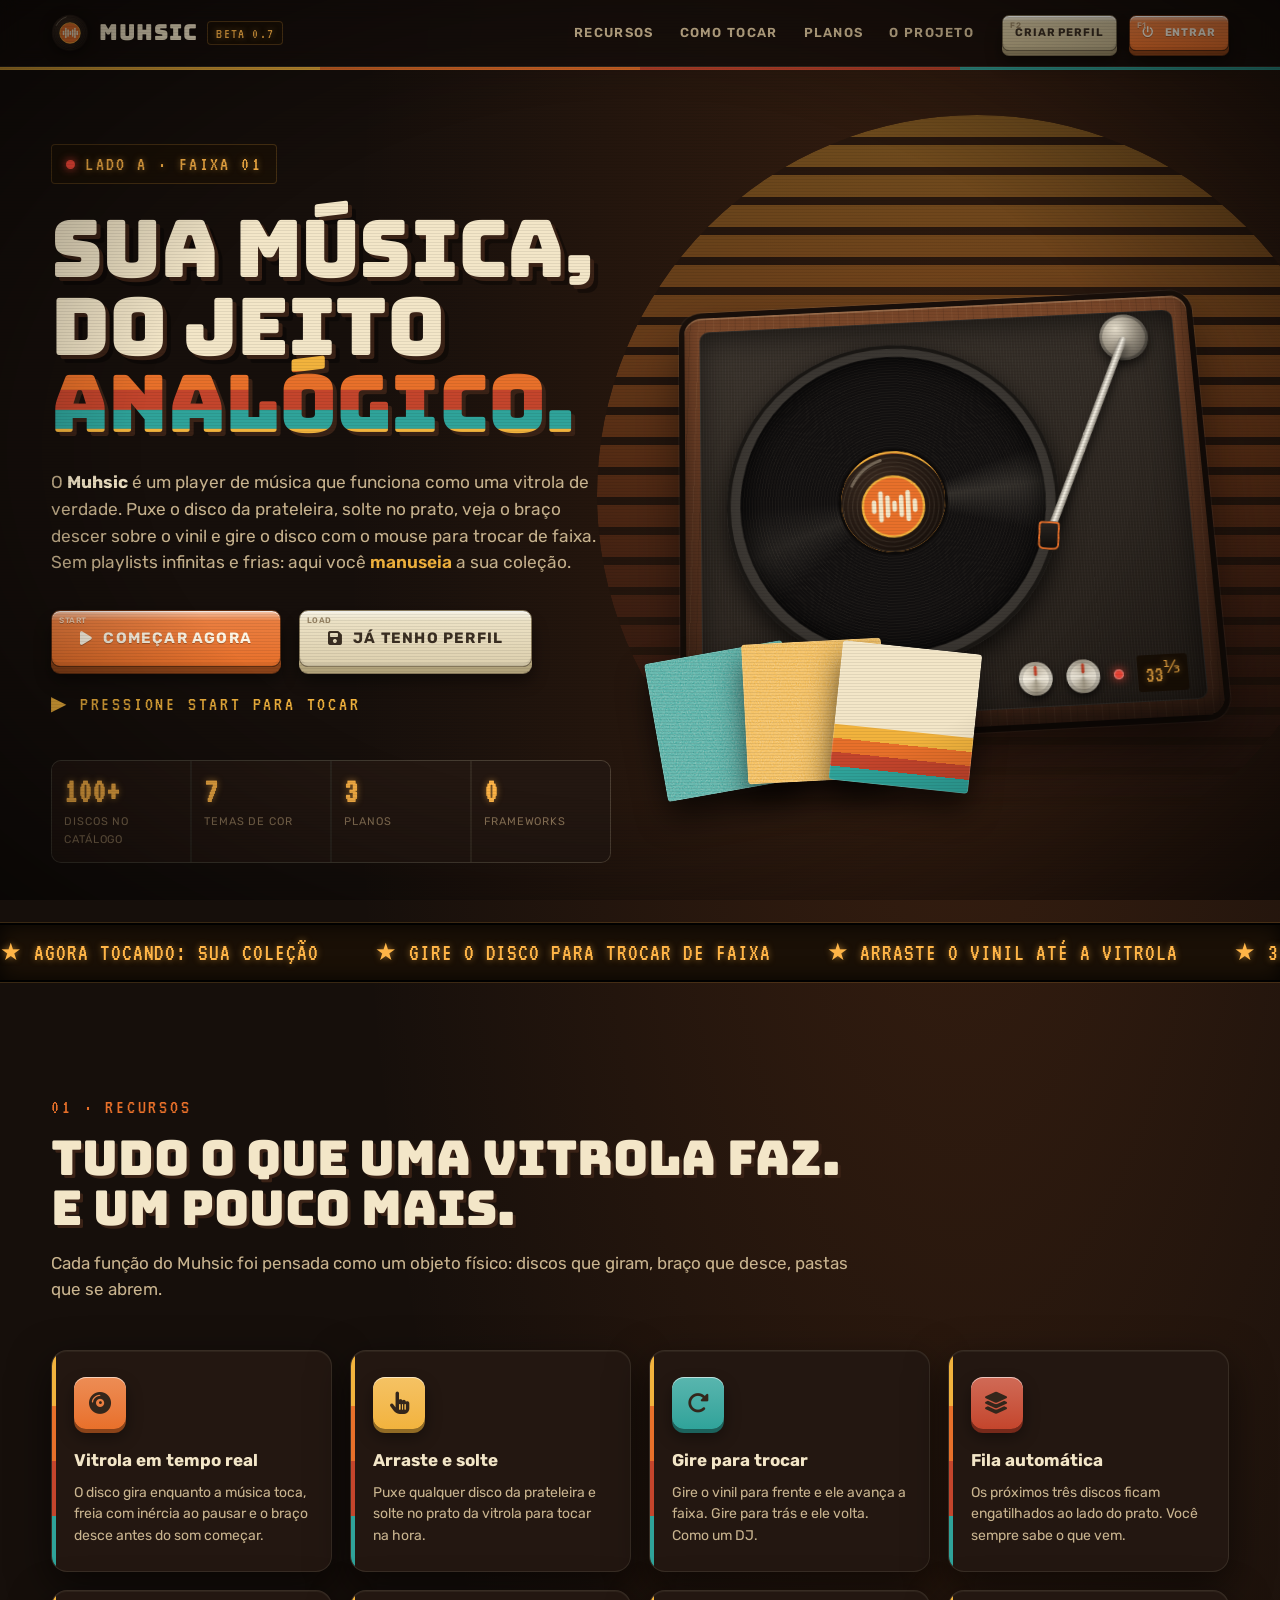
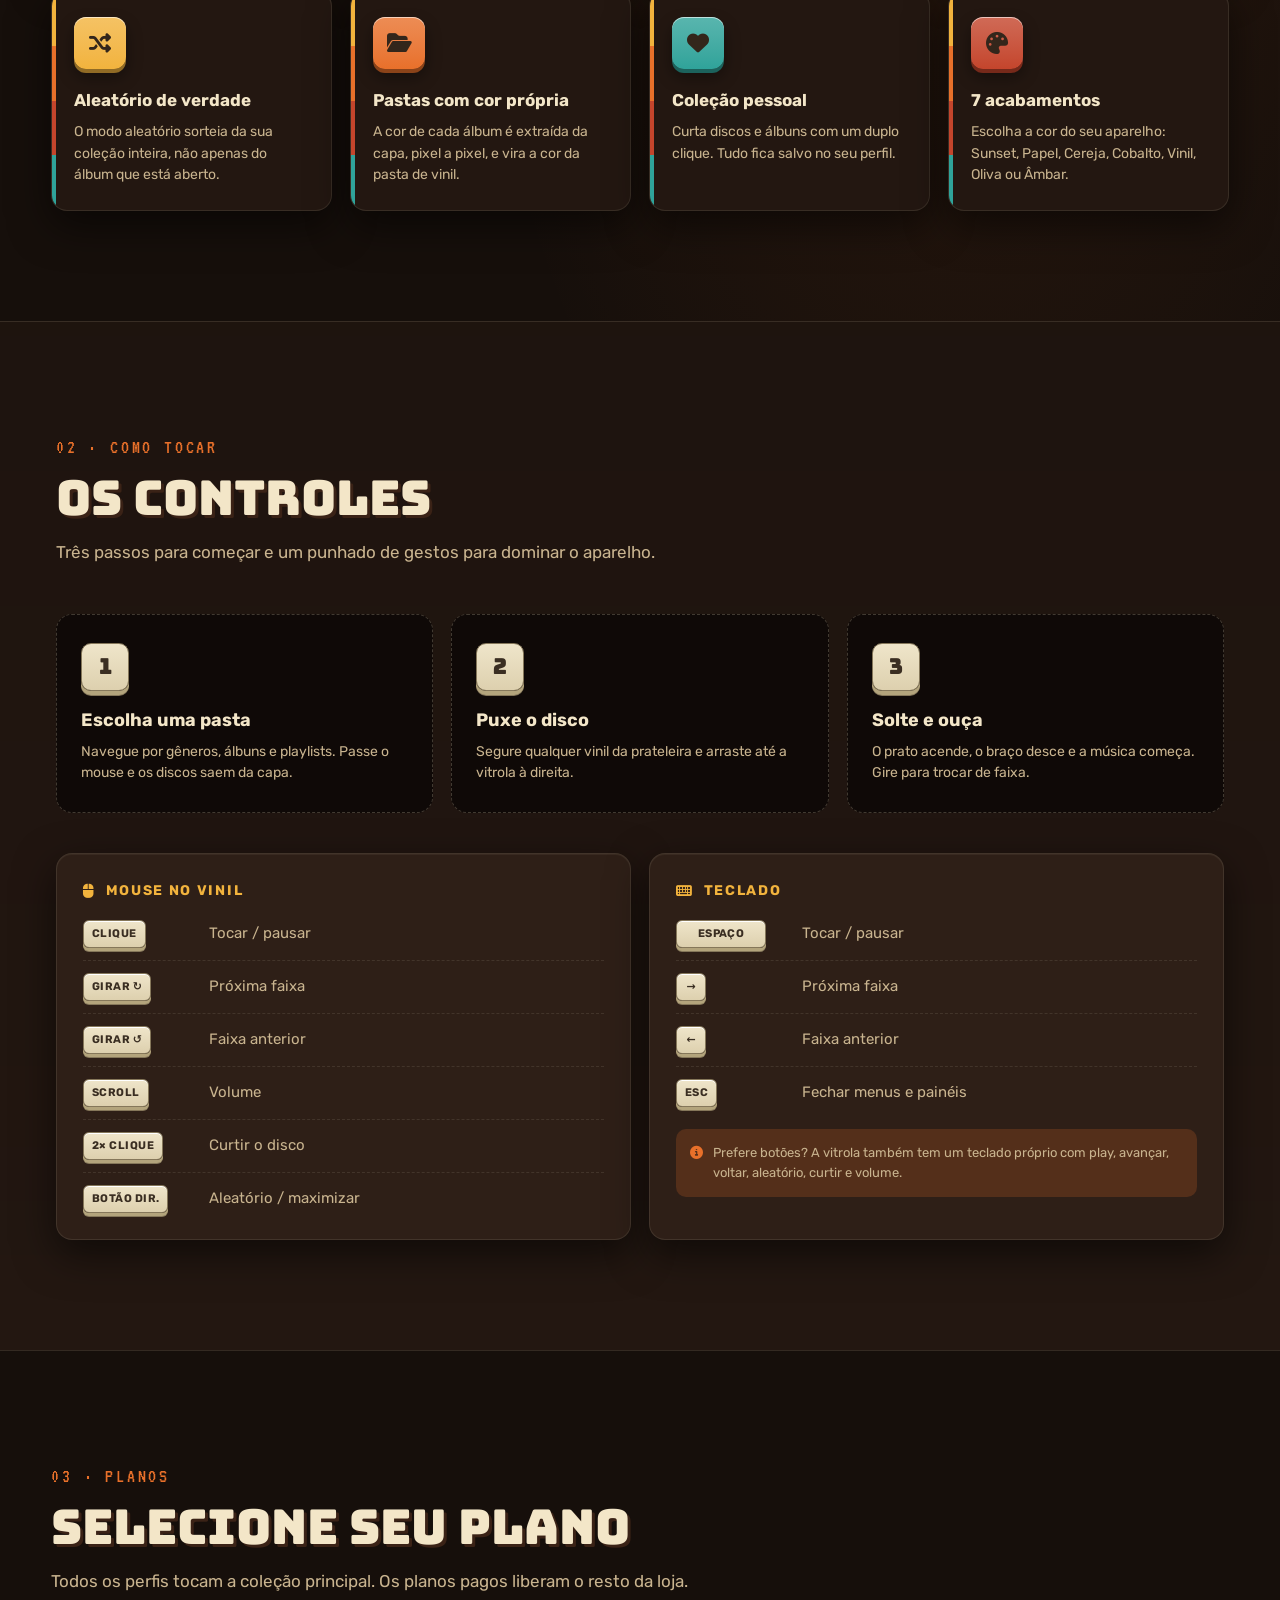
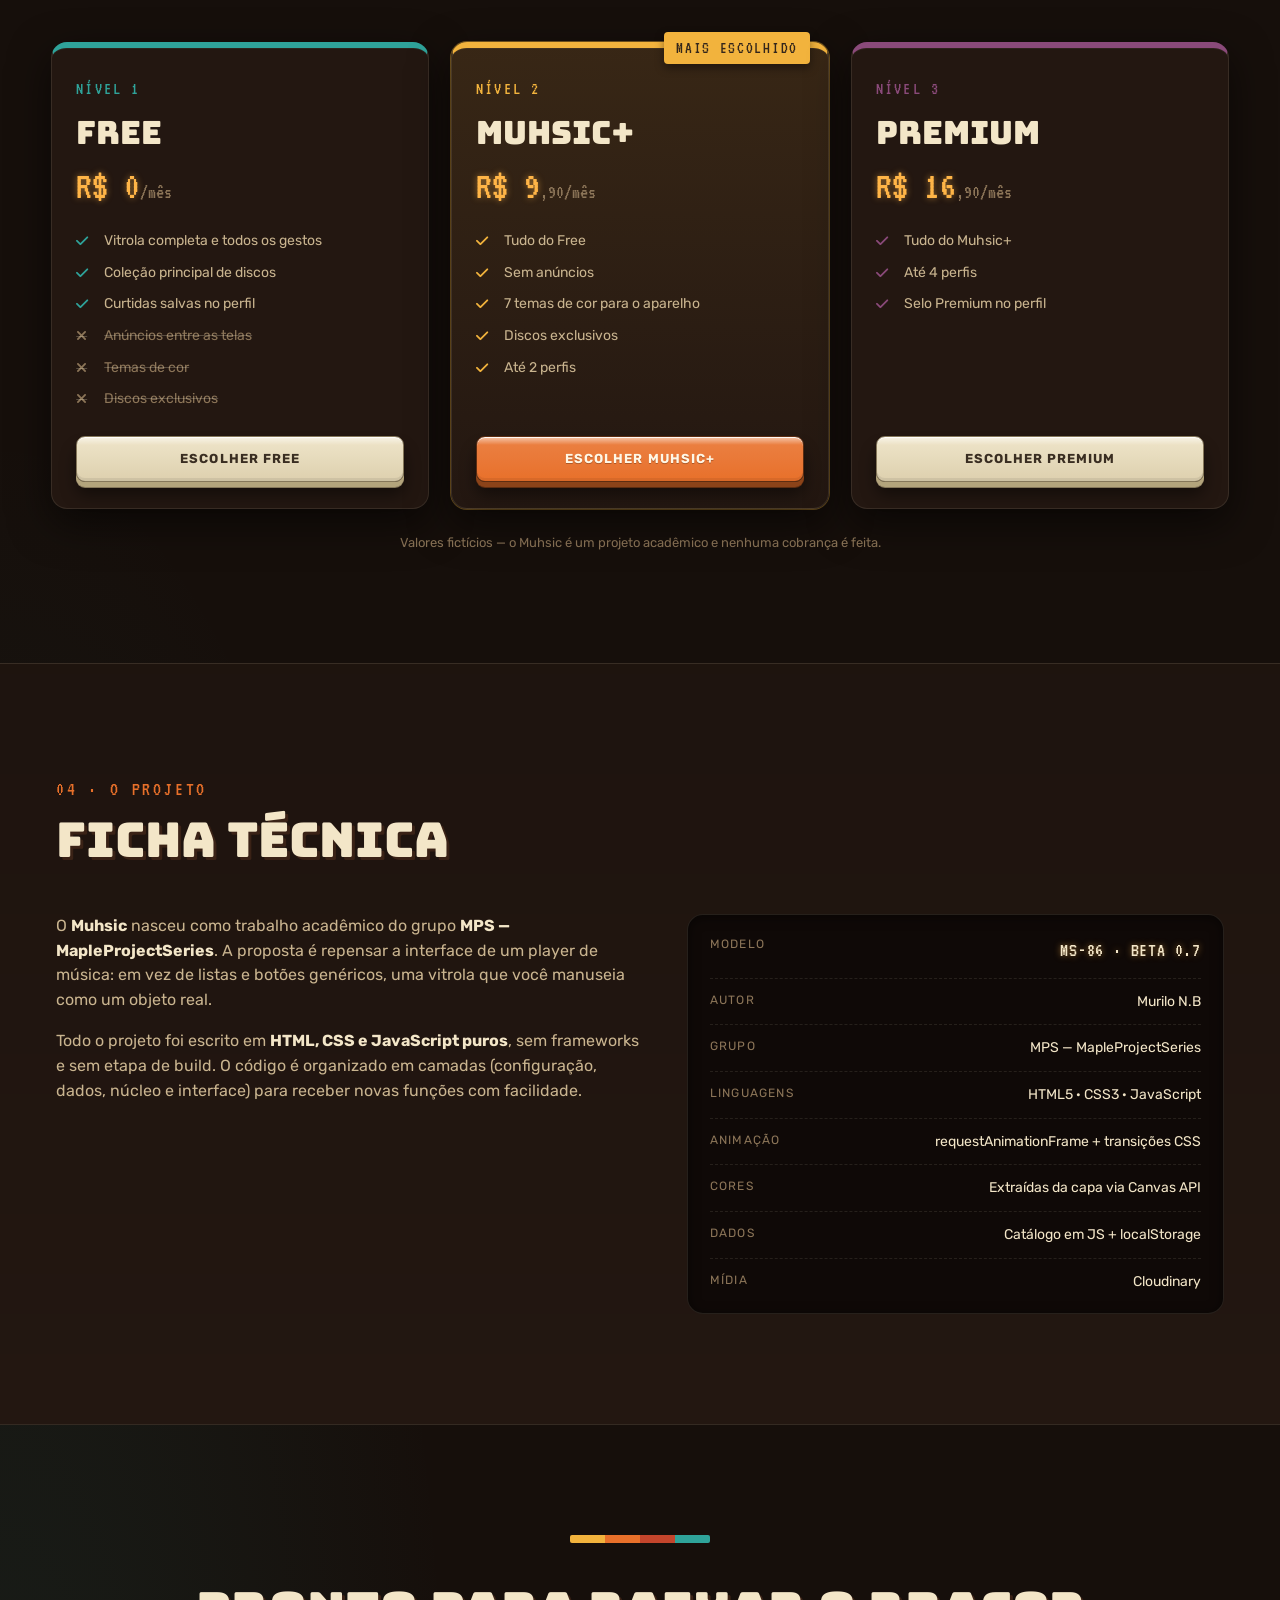
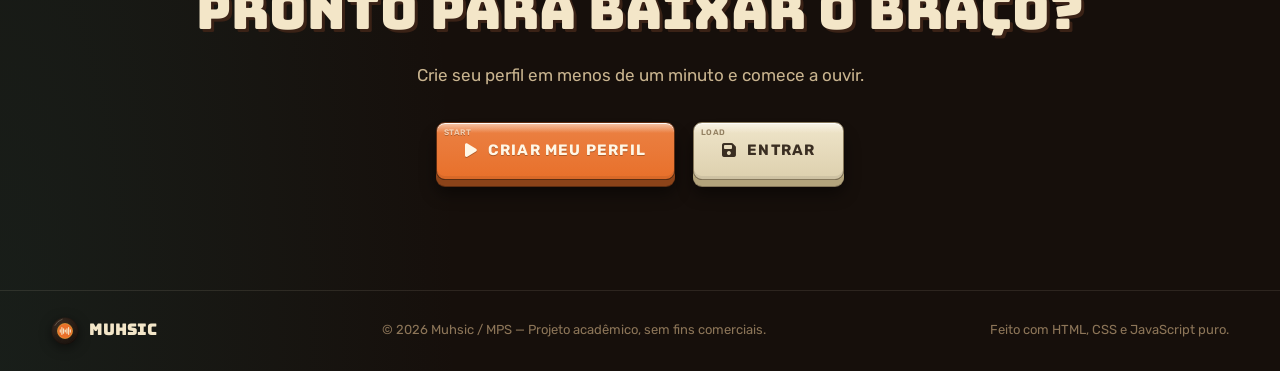
==== commit 9a94acfd: "Mega atualização de conceito" ====
--- a/muhsic.html
+++ b/muhsic.html
@@ -3,6 +3,8 @@
 <head>
     <meta charset="UTF-8">
 
+    <!-- Proteção de rota: sem sessão, volta ao login antes de desenhar a página.
+         (A chave precisa ser igual a STORAGE_KEYS.session em js/config/app.config.js) -->
     <script>
     (function () {
         var raw = null;
@@ -14,46 +16,75 @@
     </script>
 
     <meta name="viewport" content="width=device-width, initial-scale=1.0">
-    <title>Muhsic — Player</title>
-
-    <link rel="stylesheet" href="https://cdnjs.cloudflare.com/ajax/libs/font-awesome/6.0.0-beta3/css/all.min.css">
-    <link href="https://fonts.googleapis.com/css2?family=Inter:wght@300;400;500;600;700;800;900&display=swap" rel="stylesheet">
-
-    <link rel="stylesheet" href="css/style.css">
-    <link rel="stylesheet" href="css/perso.css">
+    <title>Muhsic — Vitrola</title>
+    <meta name="theme-color" content="#160f0b">
+    <link rel="icon" type="image/svg+xml" href="assets/img/muhsic-mark.svg">
+
+    <link rel="stylesheet" href="https://cdnjs.cloudflare.com/ajax/libs/font-awesome/6.5.2/css/all.min.css">
+    <link rel="preconnect" href="https://fonts.googleapis.com">
+    <link rel="preconnect" href="https://fonts.gstatic.com" crossorigin>
+    <link href="https://fonts.googleapis.com/css2?family=Bungee&family=Rubik:wght@400;500;600;700;800&family=VT323&display=swap" rel="stylesheet">
+
+    <!-- Todos os estilos do player são importados por css/app.css -->
+    <link rel="stylesheet" href="css/app.css">
 </head>
-<body>
-
+<body class="app-body crt">
+
+    <!-- Tela de carregamento ao entrar -->
     <div class="login-animation-overlay" id="loginAnimation">
-        <img src="https://res.cloudinary.com/oizv8icb/image/upload/v1786684408/MFADE.png" alt="Muhsic Logo">
+        <div class="boot">
+            <img src="assets/img/muhsic-mark.svg" alt="Muhsic" class="boot-mark">
+            <p class="boot-title">MUHSIC</p>
+            <p class="boot-text lcd-text">CARREGANDO LADO A<span class="blink">_</span></p>
+            <div class="boot-bar"><span></span></div>
+        </div>
     </div>
 
     <div class="app active" id="app">
 
-        <aside class="sidebar">
+        <!-- ======================================================
+             PAINEL 1 — RACK (menu e coleção)
+             ====================================================== -->
+        <aside class="sidebar panel">
             <div class="sidebar-top">
                 <div class="logo">
-                    <img src="https://res.cloudinary.com/oizv8icb/image/upload/v1786581131/Muhsic.png" alt="Muhsic">
-                </div>
-                <span class="version-badge">BETA 0.5</span>
+                    <img src="assets/img/muhsic-mark.svg" alt="" class="logo-mark">
+                    <span class="logo-word">MUHSIC</span>
+                </div>
+                <span class="version-badge">BETA 0.7</span>
             </div>
 
             <div class="menu-section">
-                <h3>Menu</h3>
+                <h3 class="panel-label">Menu</h3>
                 <ul class="nav-menu">
-                    <li class="active" data-page="home"><i class="fas fa-home"></i><span>Início</span></li>
-                    <li data-page="search"><i class="fas fa-search"></i><span>Buscar</span></li>
-                    <li data-page="library"><i class="fas fa-book"></i><span>Sua Biblioteca</span></li>
+                    <li class="key key--block nav-key active" data-page="home" data-legend="F1">
+                        <i class="fas fa-house"></i><span>Início</span>
+                    </li>
+                    <li class="key key--block nav-key" data-page="search" data-legend="F2">
+                        <i class="fas fa-magnifying-glass"></i><span>Buscar</span>
+                    </li>
+                    <li class="key key--block nav-key" data-page="library" data-legend="F3">
+                        <i class="fas fa-box-archive"></i><span>Coleção</span>
+                    </li>
                 </ul>
             </div>
 
-            <div id="sidebarPlaylistsContainer"></div>
+            <h3 class="panel-label panel-label--rack">Rack de discos</h3>
+            <div id="sidebarPlaylistsContainer" class="rack"></div>
         </aside>
 
-        <main class="main">
+        <!-- ======================================================
+             PAINEL 2 — TELA PRINCIPAL
+             ====================================================== -->
+        <main class="main panel">
 
             <header class="main-header">
-                <div class="user-profile" id="userProfile">
+                <div class="hud">
+                    <span class="hud-chip"><span class="rec-dot blink"></span> P1</span>
+                    <span class="hud-text lcd-text">LADO A · 33⅓ RPM</span>
+                </div>
+
+                <div class="user-profile" id="userProfile" tabindex="0">
                     <img src="https://res.cloudinary.com/oizv8icb/image/upload/v1786594773/178054037.jpg"
                          alt="Avatar" class="avatar-img" id="userAvatar">
                     <div class="user-meta-top">
@@ -67,85 +98,104 @@
                             <i class="fas fa-crown"></i> Plano: —
                         </div>
                         <div class="dropdown-item" id="openSettings">
-                            <i class="fas fa-palette"></i> Configurações
+                            <i class="fas fa-palette"></i> Acabamento do aparelho
                         </div>
                         <div class="dropdown-item logout-btn" id="logoutBtn">
-                            <i class="fas fa-sign-out-alt"></i> Sair
+                            <i class="fas fa-power-off"></i> Desligar (sair)
                         </div>
                     </div>
                 </div>
             </header>
 
-            <div class="welcome">
-                <div>
-                    <h1>Bem-vindo(a), <span id="greetingUser">—</span> 👋</h1>
-                    <p>Pronto pra ouvir algo novo?</p>
-                </div>
-            </div>
-
-            <div class="ad-banner" id="adBanner" style="display:none;">
-                <div class="ad-content">
-                    <i class="fas fa-bullhorn"></i>
-                    <div>
-                        <strong>Anúncio</strong>
-                        <p>Cansado de anúncios? Conheça o <strong>Muhsic+</strong> e ouça sem interrupções.</p>
-                    </div>
-                    <button class="ad-cta" id="adUpgradeBtn">Ver planos</button>
-                </div>
-            </div>
-
-            <section class="page active" id="page-home">
-                <div id="homePlaylistsContainer"></div>
-            </section>
-
-            <section class="playlist-detail" id="playlistDetail">
-                <button class="back-btn" id="backToHome"><i class="fas fa-arrow-left"></i></button>
-                <div class="playlist-header" id="detailHeader">
-                    <div class="detail-pasta-wrap" id="detailCover"></div>
-                    <div class="playlist-info">
-                        <h2 id="detailTitle">Playlist</h2>
-                        <div class="playlist-meta" id="detailMeta"></div>
-                        <div class="playlist-actions" id="detailActions">
-                            <button class="like-btn" id="detailLikeBtn" title="Curtir">
-                                <svg viewBox="0 0 24 24" stroke="currentColor" fill="none" stroke-width="2">
-                                    <path d="M12 21.35l-1.45-1.32C5.4 15.36 2 12.28 2 8.5 2 5.42 4.42 3 7.5 3c1.74 0 3.41.81 4.5 2.09C13.09 3.81 14.76 3 16.5 3 19.58 3 22 5.42 22 8.5c0 3.78-3.4 6.86-8.55 11.54L12 21.35z"/>
-                                </svg>
-                            </button>
-                            <button class="save-btn" id="detailSaveBtn" title="Salvar">
-                                <svg viewBox="0 0 24 24" stroke="currentColor" fill="none" stroke-width="2">
-                                    <circle cx="12" cy="12" r="10"/>
-                                    <line x1="12" y1="8" x2="12" y2="16"/>
-                                    <line x1="8" y1="12" x2="16" y2="12"/>
-                                </svg>
-                            </button>
-                        </div>
-                    </div>
-                </div>
-                <div class="track-list" id="trackList"></div>
-            </section>
-
-            <section class="page" id="page-search">
-                <div class="section-header"><h2>Buscar</h2></div>
-                <div class="search-bar">
-                    <i class="fas fa-search"></i>
-                    <input type="text" placeholder="O que você quer ouvir?" id="searchInput">
-                </div>
-                <div id="searchResults" class="track-list"></div>
-            </section>
-
-            <section class="page" id="page-library">
-                <div class="section-header">
-                    <h2>Sua Biblioteca</h2>
-                    <a href="#" id="libraryMeta">— discos</a>
-                </div>
-                <div class="track-list" id="libraryList"></div>
-            </section>
-
+            <div class="main-scroll">
+
+                <div class="welcome">
+                    <p class="welcome-kicker lcd-text">&gt; PERFIL CARREGADO</p>
+                    <h1>Bem-vindo(a), <span id="greetingUser">—</span></h1>
+                    <p>Escolha uma pasta, puxe um disco e solte na vitrola.</p>
+                </div>
+
+                <div class="ad-banner" id="adBanner" style="display:none;">
+                    <div class="ad-content">
+                        <span class="ad-tag">Comercial</span>
+                        <div>
+                            <strong>Cansado dos intervalos?</strong>
+                            <p>Com o <strong>Muhsic+</strong> a música não para — e o aparelho ganha 7 acabamentos.</p>
+                        </div>
+                        <button class="key key--sm key--accent ad-cta" id="adUpgradeBtn">Ver planos</button>
+                    </div>
+                </div>
+
+                <section class="page active" id="page-home">
+                    <div id="homePlaylistsContainer"></div>
+                </section>
+
+                <section class="playlist-detail" id="playlistDetail">
+                    <button class="key key--sm key--mod back-btn" id="backToHome" data-legend="ESC">
+                        <i class="fas fa-arrow-left"></i> Voltar
+                    </button>
+                    <div class="playlist-header" id="detailHeader">
+                        <div class="detail-pasta-wrap" id="detailCover"></div>
+                        <div class="playlist-info">
+                            <span class="detail-kicker lcd-text">PASTA</span>
+                            <h2 id="detailTitle">Playlist</h2>
+                            <div class="playlist-meta" id="detailMeta"></div>
+                            <div class="playlist-actions" id="detailActions">
+                                <button class="key key--icon like-btn" id="detailLikeBtn" title="Curtir">
+                                    <svg viewBox="0 0 24 24" stroke="currentColor" fill="none" stroke-width="2">
+                                        <path d="M12 21.35l-1.45-1.32C5.4 15.36 2 12.28 2 8.5 2 5.42 4.42 3 7.5 3c1.74 0 3.41.81 4.5 2.09C13.09 3.81 14.76 3 16.5 3 19.58 3 22 5.42 22 8.5c0 3.78-3.4 6.86-8.55 11.54L12 21.35z"/>
+                                    </svg>
+                                </button>
+                                <button class="key key--icon save-btn" id="detailSaveBtn" title="Salvar">
+                                    <svg viewBox="0 0 24 24" stroke="currentColor" fill="none" stroke-width="2">
+                                        <circle cx="12" cy="12" r="10"/>
+                                        <line x1="12" y1="8" x2="12" y2="16"/>
+                                        <line x1="8" y1="12" x2="16" y2="12"/>
+                                    </svg>
+                                </button>
+                            </div>
+                        </div>
+                    </div>
+                    <p class="shelf-hint"><i class="fas fa-hand-pointer"></i> Arraste um disco até a vitrola para tocar</p>
+                    <div class="track-list" id="trackList"></div>
+                </section>
+
+                <section class="page" id="page-search">
+                    <div class="section-header"><h2>Buscar</h2></div>
+                    <div class="search-bar">
+                        <i class="fas fa-magnifying-glass"></i>
+                        <input type="text" placeholder="Música, artista, álbum ou gênero..." id="searchInput">
+                    </div>
+                    <div id="searchResults" class="track-list"></div>
+                </section>
+
+                <section class="page" id="page-library">
+                    <div class="section-header">
+                        <h2>Sua coleção</h2>
+                        <a href="#" id="libraryMeta">— discos</a>
+                    </div>
+                    <div class="track-list" id="libraryList"></div>
+                </section>
+            </div>
         </main>
 
-        <div class="player-bar" id="playerBar">
-
-            <div class="track-center">
+        <!-- ======================================================
+             PAINEL 3 — VITROLA (player)
+             ====================================================== -->
+        <aside class="deck" id="playerBar">
+
+            <div class="deck-head">
+                <span class="deck-brand">MUHSIC <b>HI-FI</b></span>
+                <span class="deck-model">MS-86</span>
+                <span class="deck-led" title="Ligado"></span>
+            </div>
+
+            <!-- Visor LCD -->
+            <div class="lcd">
+                <div class="lcd-row lcd-top">
+                    <span>AGORA TOCANDO</span>
+                    <span class="lcd-badge">ESTÉREO</span>
+                </div>
                 <div class="track-info">
                     <div class="track-title" id="track-title">Nenhum disco</div>
                     <div class="track-artist" id="track-artist">—</div>
@@ -157,203 +207,263 @@
                     </div>
                     <span class="time" id="duration">0:00</span>
                 </div>
-            </div>
-
+                <div class="vu" aria-hidden="true">
+                    <span></span><span></span><span></span><span></span><span></span><span></span>
+                    <span></span><span></span><span></span><span></span><span></span><span></span>
+                    <span></span><span></span><span></span><span></span>
+                </div>
+            </div>
+
+            <!-- Toca-discos -->
             <div class="turntable">
-                <div class="tonearm" id="tonearm">
-                    <div class="tonearm-pivot"></div>
-                    <div class="tonearm-arm" id="tonearm-arm">
-                        <div class="tonearm-head"></div>
-                    </div>
-                </div>
-
-                <div class="vinyl-wrapper" id="vinyl-wrapper" title="Clique: play/pause · Gire: trocar disco · Scroll: volume · Duplo clique: curtir · Botão direito: opções">
-                    <div class="vinyl" id="vinyl">
-                        <div class="vinyl-label">
-                            <img id="cover-a" class="cover active" src="" alt="Capa">
-                            <img id="cover-b" class="cover" src="" alt="Capa">
-                        </div>
-                    </div>
-
-                    <div class="volume-overlay" id="volume-overlay">
-                        <svg class="volume-ring" viewBox="0 0 100 100" preserveAspectRatio="xMidYMid meet">
-                            <circle class="ring-track" cx="50" cy="50" r="46" />
-                            <circle class="ring-glow" cx="50" cy="50" r="46"
-                                    id="volume-ring-glow"
-                                    stroke-dasharray="289"
-                                    stroke-dashoffset="289" />
-                            <circle class="ring-fill" cx="50" cy="50" r="46"
-                                    id="volume-ring-fill"
-                                    stroke-dasharray="289"
-                                    stroke-dashoffset="289" />
-                        </svg>
-
-                        <svg class="volume-icon-center" viewBox="0 0 24 24" fill="currentColor">
-                            <path d="M3 10v4h4l5 5V5L7 10H3zm13.5 2c0-1.77-1.02-3.29-2.5-4.03v8.05c1.48-.73 2.5-2.25 2.5-4.02zM14 3.23v2.06c2.89.86 5 3.54 5 6.71s-2.11 5.85-5 6.71v2.06c4.01-.91 7-4.49 7-8.77s-2.99-7.86-7-8.77z"/>
-                        </svg>
-                    </div>
-
-                    <div class="like-overlay" id="like-overlay">
-                        <svg viewBox="0 0 24 24">
-                            <path d="M20.84 4.61a5.5 5.5 0 0 0-7.78 0L12 5.67l-1.06-1.06a5.5 5.5 0 0 0-7.78 7.78l1.06 1.06L12 21.23l7.78-7.78 1.06-1.06a5.5 5.5 0 0 0 0-7.78z"/>
-                        </svg>
-                    </div>
-
-                    <div class="context-menu" id="context-menu">
-                        <button class="ctx-btn" id="ctx-random" aria-label="Disco aleatório" title="Tocar disco aleatório">
-                            <svg viewBox="0 0 24 24" fill="none" stroke="currentColor" stroke-width="2.4" stroke-linecap="round" stroke-linejoin="round">
-                                <polyline points="16 3 21 3 21 8"/>
-                                <line x1="4" y1="20" x2="21" y2="3"/>
-                                <polyline points="21 16 21 21 16 21"/>
-                                <line x1="15" y1="15" x2="21" y2="21"/>
-                                <line x1="4" y1="4" x2="9" y2="9"/>
-                            </svg>
-                        </button>
-
-                        <button class="ctx-btn" id="ctx-maximize" aria-label="Maximizar player" title="Maximizar player">
-                            <svg viewBox="0 0 24 24" fill="none" stroke="currentColor" stroke-width="2.4" stroke-linecap="round" stroke-linejoin="round">
-                                <polyline points="15 3 21 3 21 9"/>
-                                <polyline points="9 21 3 21 3 15"/>
-                                <line x1="21" y1="3" x2="14" y2="10"/>
-                                <line x1="3" y1="21" x2="10" y2="14"/>
-                            </svg>
-                        </button>
-                    </div>
-
-                </div>
-            </div>
-
-        </div>
-
+                <div class="turntable-stage">
+                    <div class="platter"></div>
+
+                    <div class="tonearm" id="tonearm">
+                        <div class="tonearm-pivot"></div>
+                        <div class="tonearm-arm" id="tonearm-arm">
+                            <div class="tonearm-head"></div>
+                        </div>
+                    </div>
+
+                    <div class="vinyl-wrapper" id="vinyl-wrapper" title="Clique: tocar/pausar · Gire: trocar disco · Scroll: volume · Duplo clique: curtir · Botão direito: opções">
+                        <div class="vinyl" id="vinyl">
+                            <div class="vinyl-label">
+                                <img id="cover-a" class="cover active" src="" alt="Capa">
+                                <img id="cover-b" class="cover" src="" alt="Capa">
+                            </div>
+                        </div>
+
+                        <div class="volume-overlay" id="volume-overlay">
+                            <svg class="volume-ring" viewBox="0 0 100 100" preserveAspectRatio="xMidYMid meet">
+                                <circle class="ring-track" cx="50" cy="50" r="46" />
+                                <circle class="ring-glow" cx="50" cy="50" r="46" id="volume-ring-glow" stroke-dasharray="289" stroke-dashoffset="289" />
+                                <circle class="ring-fill" cx="50" cy="50" r="46" id="volume-ring-fill" stroke-dasharray="289" stroke-dashoffset="289" />
+                            </svg>
+                            <svg class="volume-icon-center" viewBox="0 0 24 24" fill="currentColor">
+                                <path d="M3 10v4h4l5 5V5L7 10H3zm13.5 2c0-1.77-1.02-3.29-2.5-4.03v8.05c1.48-.73 2.5-2.25 2.5-4.02zM14 3.23v2.06c2.89.86 5 3.54 5 6.71s-2.11 5.85-5 6.71v2.06c4.01-.91 7-4.49 7-8.77s-2.99-7.86-7-8.77z"/>
+                            </svg>
+                        </div>
+
+                        <div class="like-overlay" id="like-overlay">
+                            <svg viewBox="0 0 24 24">
+                                <path d="M20.84 4.61a5.5 5.5 0 0 0-7.78 0L12 5.67l-1.06-1.06a5.5 5.5 0 0 0-7.78 7.78l1.06 1.06L12 21.23l7.78-7.78 1.06-1.06a5.5 5.5 0 0 0 0-7.78z"/>
+                            </svg>
+                        </div>
+
+                        <div class="context-menu" id="context-menu">
+                            <button class="ctx-btn" id="ctx-random" aria-label="Disco aleatório" title="Tocar disco aleatório">
+                                <svg viewBox="0 0 24 24" fill="none" stroke="currentColor" stroke-width="2.4" stroke-linecap="round" stroke-linejoin="round">
+                                    <polyline points="16 3 21 3 21 8"/><line x1="4" y1="20" x2="21" y2="3"/>
+                                    <polyline points="21 16 21 21 16 21"/><line x1="15" y1="15" x2="21" y2="21"/>
+                                    <line x1="4" y1="4" x2="9" y2="9"/>
+                                </svg>
+                            </button>
+                            <button class="ctx-btn" id="ctx-maximize" aria-label="Maximizar player" title="Maximizar player">
+                                <svg viewBox="0 0 24 24" fill="none" stroke="currentColor" stroke-width="2.4" stroke-linecap="round" stroke-linejoin="round">
+                                    <polyline points="15 3 21 3 21 9"/><polyline points="9 21 3 21 3 15"/>
+                                    <line x1="21" y1="3" x2="14" y2="10"/><line x1="3" y1="21" x2="10" y2="14"/>
+                                </svg>
+                            </button>
+                        </div>
+                    </div>
+
+                    <div class="drop-hint"><i class="fas fa-arrow-down"></i> SOLTE O DISCO AQUI</div>
+                </div>
+            </div>
+
+            <!-- Fila -->
+            <div class="deck-queue">
+                <span class="deck-label">Próximos</span>
+                <div class="queue-stack" id="queueStack"></div>
+            </div>
+
+            <!-- Teclado da vitrola -->
+            <div class="deck-keys">
+                <button class="key key--icon key--mod" id="deckPrev" title="Faixa anterior (←)"><i class="fas fa-backward-step"></i></button>
+                <button class="key key--icon key--accent deck-play" id="deckPlay" title="Tocar / pausar (Espaço)">
+                    <i class="fas fa-play icon-play"></i><i class="fas fa-pause icon-pause"></i>
+                </button>
+                <button class="key key--icon key--mod" id="deckNext" title="Próxima faixa (→)"><i class="fas fa-forward-step"></i></button>
+                <button class="key key--icon has-led" id="deckShuffle" title="Disco aleatório"><i class="fas fa-shuffle"></i></button>
+                <button class="key key--icon" id="deckLike" title="Curtir disco"><i class="fas fa-heart"></i></button>
+                <button class="key key--icon" id="deckMax" title="Modo vitrine"><i class="fas fa-expand"></i></button>
+            </div>
+
+            <div class="deck-volume">
+                <button class="key key--icon key--sm key--mod" id="deckVolDown" title="Diminuir volume"><i class="fas fa-minus"></i></button>
+                <div class="volume-meter" id="volumeMeter" aria-label="Volume">
+                    <span class="volume-meter-fill"></span>
+                </div>
+                <button class="key key--icon key--sm key--mod" id="deckVolUp" title="Aumentar volume"><i class="fas fa-plus"></i></button>
+            </div>
+        </aside>
+
+        <!-- ======================================================
+             MODO VITRINE (player maximizado)
+             ====================================================== -->
         <aside class="max-player-panel" id="maxPlayerPanel" aria-hidden="true">
-
-            <div class="max-turntable">
-                <div class="max-tonearm" id="maxTonearm">
-                    <div class="max-tonearm-pivot"></div>
-                    <div class="max-tonearm-arm" id="maxTonearmArm">
-                        <div class="max-tonearm-head"></div>
-                    </div>
-                </div>
-
-                <div class="max-vinyl-wrapper" id="maxVinylWrapper">
-                    <div class="max-vinyl" id="maxVinyl">
-                        <div class="max-vinyl-label">
-                            <img id="maxCover" src="" alt="Capa">
-                        </div>
-                    </div>
-
-                    <div class="max-volume-overlay" id="maxVolumeOverlay">
-                        <svg class="volume-ring" viewBox="0 0 100 100" preserveAspectRatio="xMidYMid meet">
-                            <circle class="ring-track" cx="50" cy="50" r="46" />
-                            <circle class="ring-glow" cx="50" cy="50" r="46"
-                                    id="maxVolumeRingGlow"
-                                    stroke-dasharray="289"
-                                    stroke-dashoffset="289" />
-                            <circle class="ring-fill" cx="50" cy="50" r="46"
-                                    id="maxVolumeRingFill"
-                                    stroke-dasharray="289"
-                                    stroke-dashoffset="289" />
-                        </svg>
-
-                        <svg class="volume-icon-center" viewBox="0 0 24 24" fill="currentColor">
-                            <path d="M3 10v4h4l5 5V5L7 10H3zm13.5 2c0-1.77-1.02-3.29-2.5-4.03v8.05c1.48-.73 2.5-2.25 2.5-4.02zM14 3.23v2.06c2.89.86 5 3.54 5 6.71s-2.11 5.85-5 6.71v2.06c4.01-.91 7-4.49 7-8.77s-2.99-7.86-7-8.77z"/>
-                        </svg>
-                    </div>
-
-                    <div class="max-like-overlay" id="maxLikeOverlay">
-                        <svg viewBox="0 0 24 24">
-                            <path d="M20.84 4.61a5.5 5.5 0 0 0-7.78 0L12 5.67l-1.06-1.06a5.5 5.5 0 0 0-7.78 7.78l1.06 1.06L12 21.23l7.78-7.78 1.06-1.06a5.5 5.5 0 0 0 0-7.78z"/>
-                        </svg>
-                    </div>
-
-                    <div class="max-context-menu" id="maxContextMenu">
-                        <button class="max-ctx-btn" id="maxCtxRandom" aria-label="Disco aleatório" title="Disco aleatório">
-                            <svg viewBox="0 0 24 24" fill="none" stroke="currentColor" stroke-width="2.4" stroke-linecap="round" stroke-linejoin="round">
-                                <polyline points="16 3 21 3 21 8"/>
-                                <line x1="4" y1="20" x2="21" y2="3"/>
-                                <polyline points="21 16 21 21 16 21"/>
-                                <line x1="15" y1="15" x2="21" y2="21"/>
-                                <line x1="4" y1="4" x2="9" y2="9"/>
-                            </svg>
-                        </button>
-
-                        <button class="max-ctx-btn" id="maxCtxMinimize" aria-label="Minimizar" title="Minimizar">
-                            <svg viewBox="0 0 24 24" fill="none" stroke="currentColor" stroke-width="2.4" stroke-linecap="round" stroke-linejoin="round">
-                                <polyline points="4 14 10 14 10 20"/>
-                                <polyline points="20 10 14 10 14 4"/>
-                                <line x1="14" y1="10" x2="21" y2="3"/>
-                                <line x1="3" y1="21" x2="10" y2="14"/>
-                            </svg>
-                        </button>
-                    </div>
-                </div>
-            </div>
-
-            <div class="max-player-info">
-                <div class="max-title" id="maxTitle">—</div>
-                <div class="max-artist" id="maxArtist">—</div>
-            </div>
-
-            <div class="max-player-next-title">
-                <i class="fas fa-list-ul"></i> A seguir
-            </div>
-            <div class="max-player-next" id="maxNextList"></div>
+            <div class="max-stage">
+
+                <div class="max-turntable">
+                    <div class="max-platter"></div>
+
+                    <div class="max-tonearm" id="maxTonearm">
+                        <div class="max-tonearm-pivot"></div>
+                        <div class="max-tonearm-arm" id="maxTonearmArm">
+                            <div class="max-tonearm-head"></div>
+                        </div>
+                    </div>
+
+                    <div class="max-vinyl-wrapper" id="maxVinylWrapper">
+                        <div class="max-vinyl" id="maxVinyl">
+                            <div class="max-vinyl-label">
+                                <img id="maxCover" src="" alt="Capa">
+                            </div>
+                        </div>
+
+                        <div class="max-volume-overlay" id="maxVolumeOverlay">
+                            <svg class="volume-ring" viewBox="0 0 100 100" preserveAspectRatio="xMidYMid meet">
+                                <circle class="ring-track" cx="50" cy="50" r="46" />
+                                <circle class="ring-glow" cx="50" cy="50" r="46" id="maxVolumeRingGlow" stroke-dasharray="289" stroke-dashoffset="289" />
+                                <circle class="ring-fill" cx="50" cy="50" r="46" id="maxVolumeRingFill" stroke-dasharray="289" stroke-dashoffset="289" />
+                            </svg>
+                            <svg class="volume-icon-center" viewBox="0 0 24 24" fill="currentColor">
+                                <path d="M3 10v4h4l5 5V5L7 10H3zm13.5 2c0-1.77-1.02-3.29-2.5-4.03v8.05c1.48-.73 2.5-2.250 2.5-4.02zM14 3.23v2.06c2.89.86 5 3.54 5 6.71s-2.11 5.850-5 6.71v2.06c4.01-.91 7-4.49 7-8.77s-2.99-7.86-7-8.77z"/>
+                            </svg>
+                        </div>
+
+                        <div class="max-like-overlay" id="maxLikeOverlay">
+                            <svg viewBox="0 0 24 24">
+                                <path d="M20.84 4.61a5.5 5.5 0 0 0-7.78 0L12 5.67l-1.06-1.06a5.5 5.5 0 0 0-7.78 7.78l1.06 1.06L12 21.23l7.78-7.78 1.06-1.06a5.5 5.5 0 0 0 0-7.78z"/>
+                            </svg>
+                        </div>
+
+                        <div class="max-context-menu" id="maxContextMenu">
+                            <button class="max-ctx-btn" id="maxCtxRandom" aria-label="Disco aleatório" title="Disco aleatório">
+                                <svg viewBox="0 0 24 24" fill="none" stroke="currentColor" stroke-width="2.4" stroke-linecap="round" stroke-linejoin="round">
+                                    <polyline points="16 3 21 3 21 8"/><line x1="4" y1="20" x2="21" y2="3"/>
+                                    <polyline points="21 16 21 21 16 21"/><line x1="15" y1="15" x2="21" y2="21"/>
+                                    <line x1="4" y1="4" x2="9" y2="9"/>
+                                </svg>
+                            </button>
+                            <button class="max-ctx-btn" id="maxCtxMinimize" aria-label="Minimizar" title="Minimizar">
+                                <svg viewBox="0 0 24 24" fill="none" stroke="currentColor" stroke-width="2.4" stroke-linecap="round" stroke-linejoin="round">
+                                    <polyline points="4 14 10 14 10 20"/><polyline points="20 10 14 10 14 4"/>
+                                    <line x1="14" y1="10" x2="21" y2="3"/><line x1="3" y1="21" x2="10" y2="14"/>
+                                </svg>
+                            </button>
+                        </div>
+                    </div>
+                </div>
+
+                <div class="max-side">
+                    <button class="key key--sm key--mod max-close" id="maxClose" data-legend="ESC">
+                        <i class="fas fa-compress"></i> Fechar vitrine
+                    </button>
+
+                    <div class="max-player-info">
+                        <span class="lcd-text max-kicker">AGORA TOCANDO</span>
+                        <div class="max-title" id="maxTitle">—</div>
+                        <div class="max-artist" id="maxArtist">—</div>
+                    </div>
+
+                    <div class="max-player-next-title">
+                        <i class="fas fa-layer-group"></i> A seguir
+                    </div>
+                    <div class="max-player-next" id="maxNextList"></div>
+                </div>
+            </div>
         </aside>
 
     </div>
 
     <audio id="audio" preload="metadata"></audio>
 
+    <!-- ======================================================
+         ACABAMENTO DO APARELHO (temas)
+         ====================================================== -->
     <div class="settings-overlay" id="settingsModal">
         <div class="settings-panel">
-            <button class="settings-close" id="closeSettings"><i class="fas fa-times"></i></button>
-            <h2><i class="fas fa-palette"></i> Configurações</h2>
-            <p class="settings-sub">Personalize seu Muhsic do seu jeito</p>
-
-            <div class="settings-section">
-                <h3>Tema de cores</h3>
-                <div class="theme-grid" id="themeGrid">
-                    <button class="theme-swatch" data-theme="default" title="Padrão Muhsic">
-                        <span class="swatch-color" style="background:#1ed760;"></span>
-                        <span>Padrão</span>
-                    </button>
-                    <button class="theme-swatch" data-theme="light" title="Claro">
-                        <span class="swatch-color" style="background:#ffffff;"></span>
-                        <span>Claro</span>
-                    </button>
-                    <button class="theme-swatch" data-theme="red" title="Vermelho">
-                        <span class="swatch-color" style="background:#e63946;"></span>
-                        <span>Vermelho</span>
-                    </button>
-                    <button class="theme-swatch" data-theme="blue" title="Azul">
-                        <span class="swatch-color" style="background:#457b9d;"></span>
-                        <span>Azul</span>
-                    </button>
-                    <button class="theme-swatch" data-theme="purple" title="Roxo">
-                        <span class="swatch-color" style="background:#a020f0;"></span>
-                        <span>Roxo</span>
-                    </button>
-                    <button class="theme-swatch" data-theme="green" title="Verde">
-                        <span class="swatch-color" style="background:#2ecc71;"></span>
-                        <span>Verde</span>
-                    </button>
-                    <button class="theme-swatch" data-theme="orange" title="Laranja">
-                        <span class="swatch-color" style="background:#f39c12;"></span>
-                        <span>Laranja</span>
-                    </button>
-                </div>
-
-                <div class="settings-locked" id="settingsLocked" style="display:none;">
-                    <i class="fas fa-lock"></i>
-                    <p>Temas personalizados são exclusivos dos planos <strong>Muhsic+</strong> e <strong>Premium</strong>.</p>
+            <div class="settings-titlebar">
+                <span class="settings-stripes"></span>
+                <h2>Acabamento do aparelho</h2>
+                <button class="key key--icon key--sm key--mod settings-close" id="closeSettings" aria-label="Fechar" data-legend="ESC">
+                    <i class="fas fa-xmark"></i>
+                </button>
+            </div>
+
+            <div class="settings-body">
+                <p class="settings-sub">Escolha a cor do seu Muhsic. A escolha fica salva no seu perfil.</p>
+
+                <div class="settings-section">
+                    <div class="theme-grid" id="themeGrid">
+                        <button class="key theme-swatch" data-theme="default" title="Sunset">
+                            <span class="swatch-color" style="background:#e8702a;"></span><span>Sunset</span>
+                        </button>
+                        <button class="key theme-swatch" data-theme="light" title="Papel">
+                            <span class="swatch-color" style="background:#f3e6c8;"></span><span>Papel</span>
+                        </button>
+                        <button class="key theme-swatch" data-theme="red" title="Cereja">
+                            <span class="swatch-color" style="background:#d2364b;"></span><span>Cereja</span>
+                        </button>
+                        <button class="key theme-swatch" data-theme="blue" title="Cobalto">
+                            <span class="swatch-color" style="background:#3f7fc4;"></span><span>Cobalto</span>
+                        </button>
+                        <button class="key theme-swatch" data-theme="purple" title="Vinil">
+                            <span class="swatch-color" style="background:#a65597;"></span><span>Vinil</span>
+                        </button>
+                        <button class="key theme-swatch" data-theme="green" title="Oliva">
+                            <span class="swatch-color" style="background:#2fa39a;"></span><span>Oliva</span>
+                        </button>
+                        <button class="key theme-swatch" data-theme="orange" title="Âmbar">
+                            <span class="swatch-color" style="background:#f2b33d;"></span><span>Âmbar</span>
+                        </button>
+                    </div>
+
+                    <div class="settings-locked" id="settingsLocked" style="display:none;">
+                        <i class="fas fa-lock"></i>
+                        <p>Os acabamentos são exclusivos dos planos <strong>Muhsic+</strong> e <strong>Premium</strong>.</p>
+                    </div>
                 </div>
             </div>
         </div>
     </div>
 
-    <script src="js/users.js"></script>
-    <script src="js/musics.js"></script>
-    <script src="js/login.js"></script>
-    <script src="js/script.js"></script>
+    <!-- ===== SCRIPTS (a ordem importa: cada camada usa a anterior) ===== -->
+
+    <!-- 1. Configuração -->
+    <script src="js/config/app.config.js"></script>
+    <script src="js/config/plans.js"></script>
+
+    <!-- 2. Dados -->
+    <script src="js/data/songs.js"></script>
+
+    <!-- 3. Núcleo (regras sem interface) -->
+    <script src="js/core/storage.js"></script>
+    <script src="js/core/utils.js"></script>
+    <script src="js/core/session.js"></script>
+    <script src="js/core/library.js"></script>
+
+    <!-- 4. Aplicação -->
+    <script src="js/app/state.js"></script>
+    <script src="js/app/colors.js"></script>
+    <script src="js/app/vinyl.js"></script>
+    <script src="js/app/player.js"></script>
+    <script src="js/app/queue.js"></script>
+    <script src="js/app/likes.js"></script>
+    <script src="js/app/player-events.js"></script>
+    <script src="js/app/max-panel.js"></script>
+    <script src="js/app/views/cards.js"></script>
+    <script src="js/app/views/home.js"></script>
+    <script src="js/app/views/sidebar.js"></script>
+    <script src="js/app/views/detail.js"></script>
+    <script src="js/app/views/shelf.js"></script>
+    <script src="js/app/navigation.js"></script>
+    <script src="js/app/themes.js"></script>
+    <script src="js/app/user-ui.js"></script>
+
+    <!-- 5. Inicialização (sempre por último) -->
+    <script src="js/app/main.js"></script>
 </body>
-</html>+</html>
--- a/css/app.css
+++ b/css/app.css
@@ -0,0 +1,45 @@
+/* ============================================================
+   MUHSIC — APP.CSS  (ponto de entrada dos estilos do player)
+   ------------------------------------------------------------
+   Este arquivo NÃO contém regras: apenas importa os módulos
+   na ordem correta da cascata.
+
+   Para adicionar um novo componente:
+     1. Crie o arquivo na pasta adequada (components/, player/...)
+     2. Importe-o aqui ANTES de base/responsive.css
+   ============================================================ */
+
+/* 1. Fundamentos */
+@import url('base/variables.css');
+@import url('base/reset.css');
+@import url('base/effects.css');
+@import url('components/keycaps.css');
+
+/* 2. Estrutura da tela (3 painéis) */
+@import url('layout/app.css');
+@import url('layout/sidebar.css');
+@import url('layout/header.css');
+
+/* 3. Componentes de conteúdo */
+@import url('components/ad-banner.css');
+@import url('components/folder-cards.css');
+@import url('components/vinyl-shelf.css');
+@import url('pages/detail.css');
+@import url('components/search.css');
+@import url('components/login-animation.css');
+
+/* 4. Vitrola (painel direito) */
+@import url('player/deck.css');
+@import url('player/turntable.css');
+@import url('player/queue.css');
+@import url('player/overlays.css');
+
+/* 5. Modais e painéis */
+@import url('components/settings-modal.css');
+@import url('player/max-panel.css');
+
+/* 6. Responsividade (sempre por último entre os módulos) */
+@import url('base/responsive.css');
+
+/* 7. Acabamentos / temas (sobrescrevem as variáveis acima) */
+@import url('themes/themes.css');
